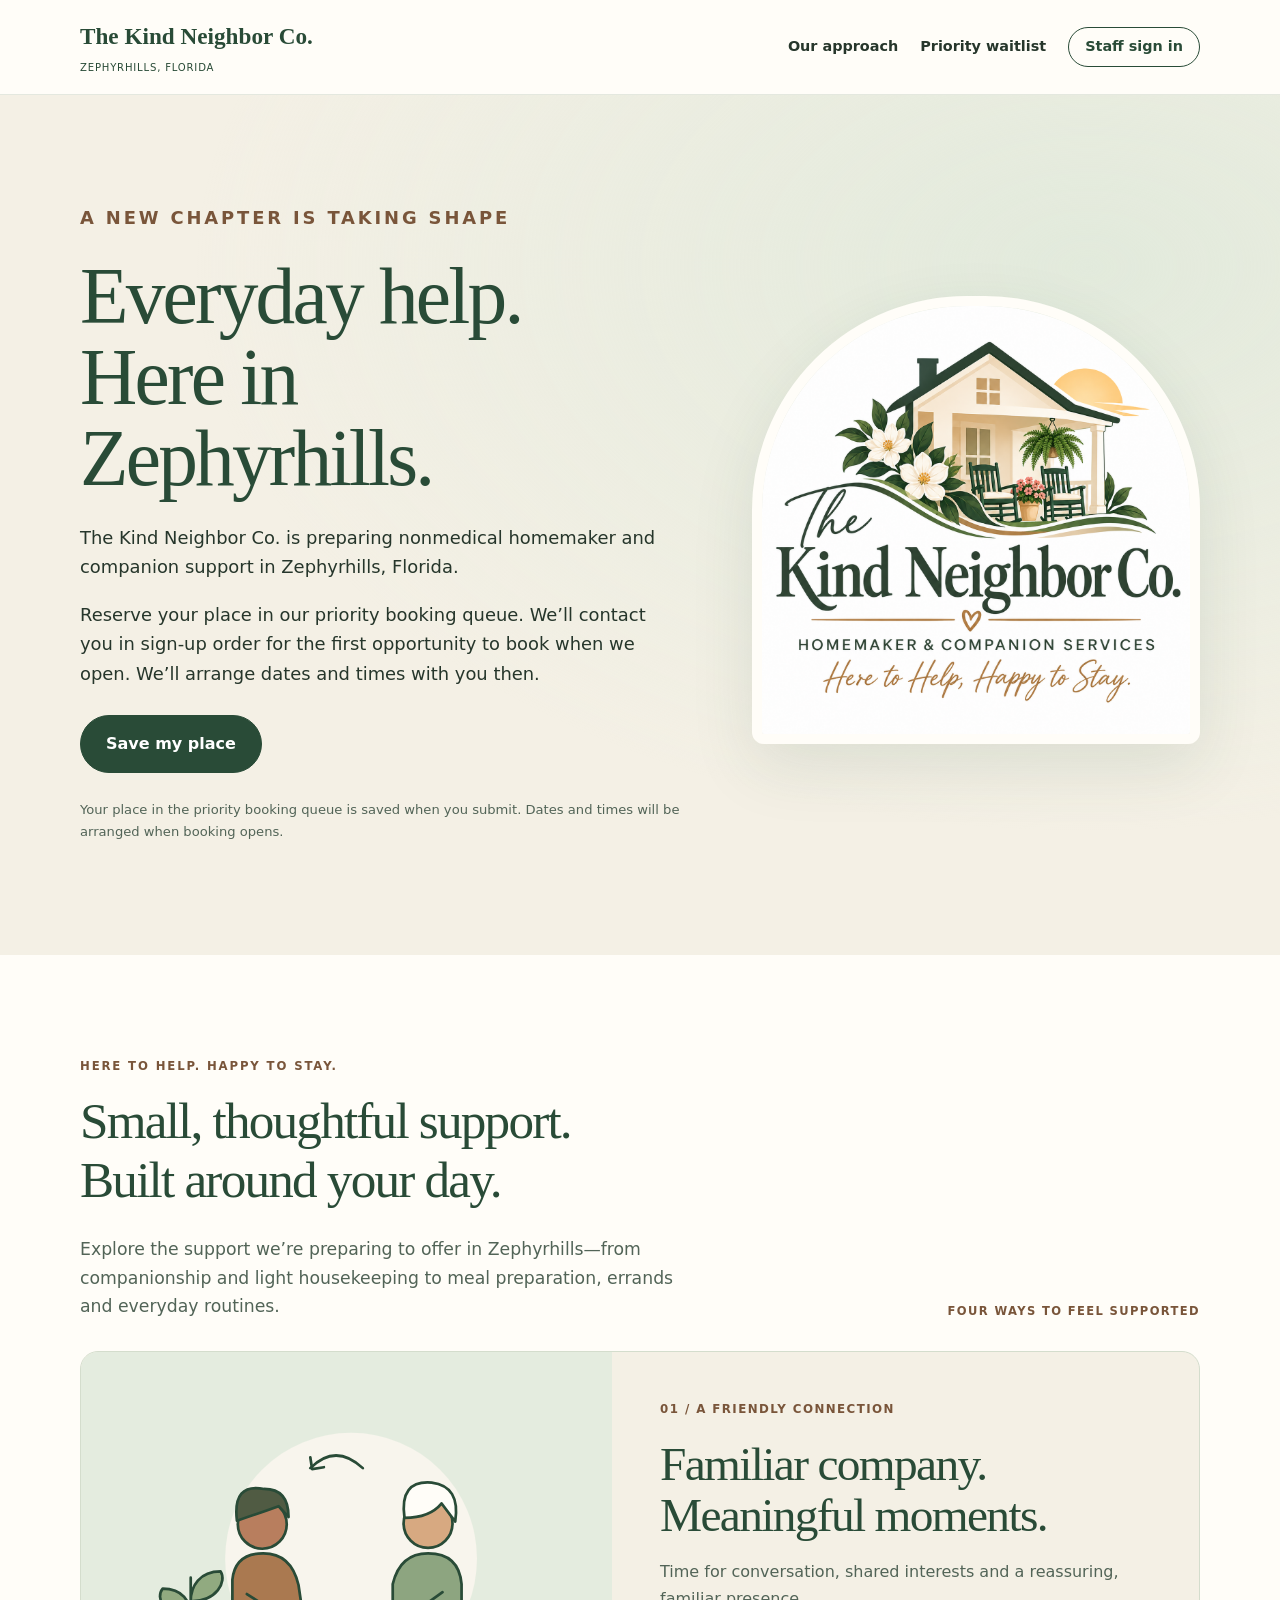
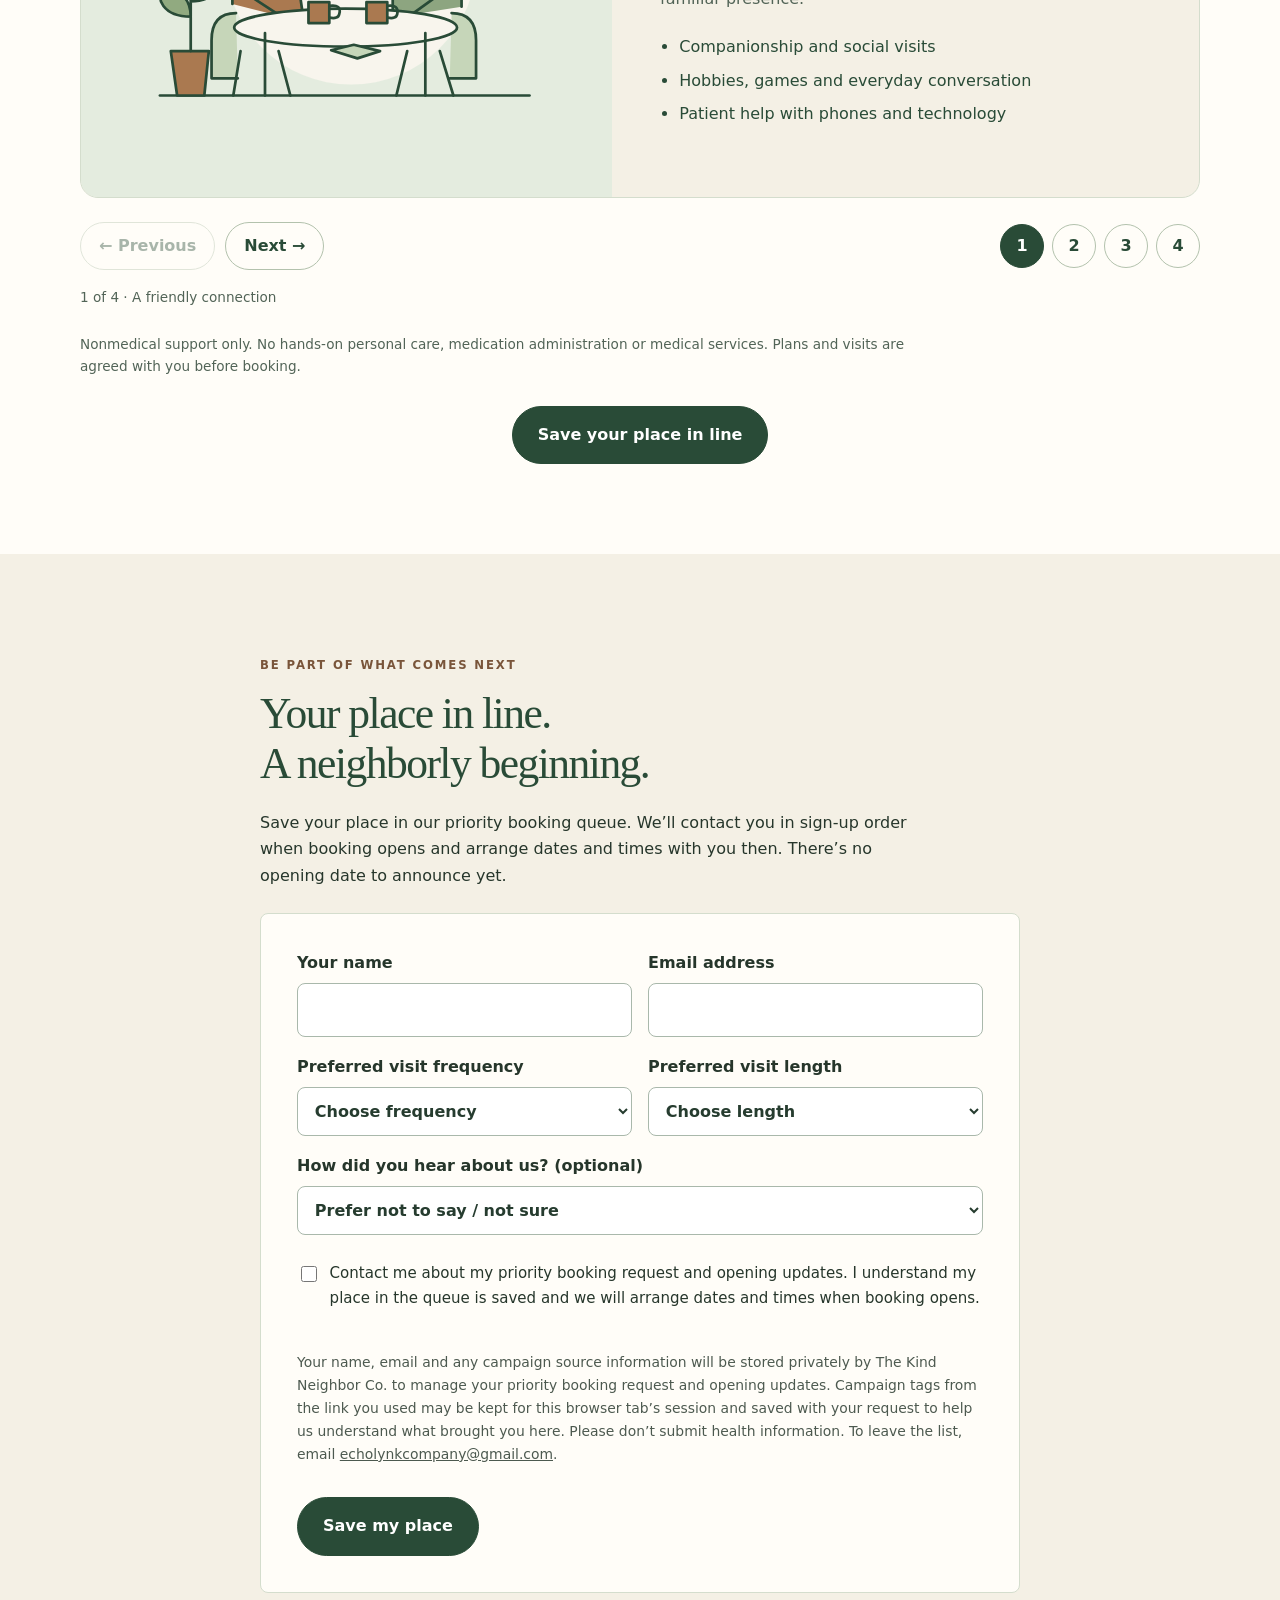
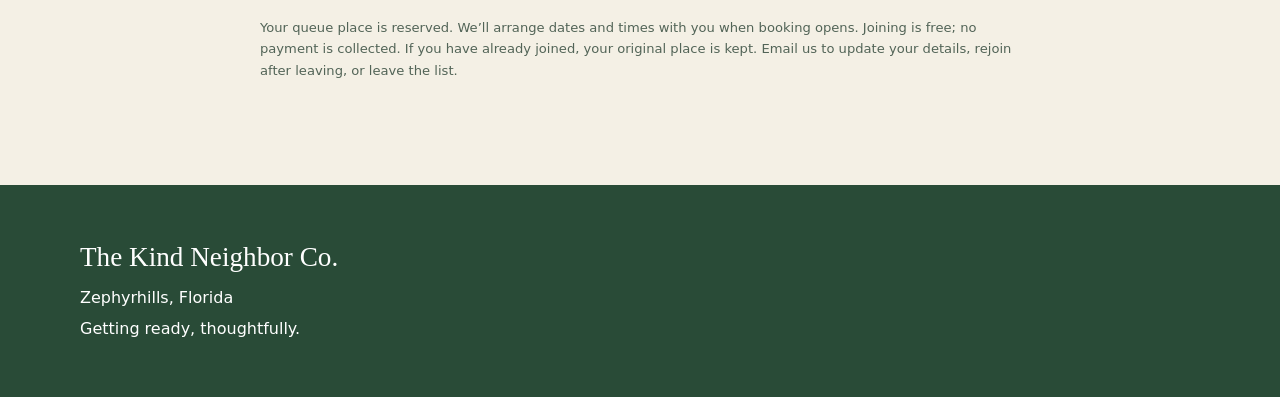
==== index.html @ ed4eddf7 "Capture campaign source with priority requests and add optional referral answer" ====
<!doctype html>
<html lang="en"><head><meta charset="utf-8"><meta name="viewport" content="width=device-width,initial-scale=1"><meta name="theme-color" content="#294b37"><meta name="robots" content="index,follow,max-image-preview:large"><meta name="description" content="Preparing nonmedical homemaker and companion support in Zephyrhills, FL. Explore our planned services and join The Kind Neighbor Co. priority waitlist."><title>Zephyrhills Homemaker &amp; Companion Support | Kind Neighbor</title><link rel="icon" href="assets/logo.png"><link rel="stylesheet" href="styles.css?v=priority1"><link rel="stylesheet" href="carousel.css?v=2"><script src="carousel.js?v=1" defer></script><script src="launch.js?v=4" defer></script><link rel="canonical" href="https://thekindneighbor.site/">
<meta property="og:type" content="website"><meta property="og:locale" content="en_US"><meta property="og:site_name" content="The Kind Neighbor Co."><meta property="og:url" content="https://thekindneighbor.site/"><meta property="og:title" content="Zephyrhills Homemaker &amp; Companion Support | Kind Neighbor"><meta property="og:description" content="Preparing nonmedical homemaker and companion support in Zephyrhills, FL. Explore our planned services and join The Kind Neighbor Co. priority waitlist."><meta property="og:image" content="https://thekindneighbor.site/assets/logo.png"><meta property="og:image:alt" content="The Kind Neighbor Co. logo">
<meta name="twitter:card" content="summary"><meta name="twitter:title" content="Zephyrhills Homemaker &amp; Companion Support | Kind Neighbor"><meta name="twitter:description" content="Preparing nonmedical homemaker and companion support in Zephyrhills, FL. Explore our planned services and join The Kind Neighbor Co. priority waitlist."><meta name="twitter:image" content="https://thekindneighbor.site/assets/logo.png">
<script type="application/ld+json">{"@context":"https://schema.org","@graph":[{"@type":"Organization","@id":"https://thekindneighbor.site/#organization","name":"The Kind Neighbor Co.","url":"https://thekindneighbor.site/","logo":"https://thekindneighbor.site/assets/logo.png","email":"echolynkcompany@gmail.com"},{"@type":"WebSite","@id":"https://thekindneighbor.site/#website","url":"https://thekindneighbor.site/","name":"The Kind Neighbor Co.","inLanguage":"en-US","publisher":{"@id":"https://thekindneighbor.site/#organization"}}]}</script></head>
<body><a class="skip" href="#main">Skip to content</a><header class="header"><div class="wrap nav"><a href="#main" class="brand">The Kind Neighbor Co.<small>Zephyrhills, Florida</small></a><nav aria-label="Main navigation"><a href="#our-approach">Our approach</a><a href="#launch-list">Priority waitlist</a><a class="navcta" href="https://portal.thekindneighbor.site">Staff sign in</a></nav></div></header>
<main id="main"><section class="hero"><div class="wrap hero-grid"><div><p class="eyebrow">A new chapter is taking shape</p><h1>Everyday help.<br>Here in<br>Zephyrhills.</h1><p>The Kind Neighbor Co. is preparing nonmedical homemaker and companion support in Zephyrhills, Florida.</p><p>Reserve your place in our priority booking queue. We’ll contact you in sign-up order for the first opportunity to book when we open. We’ll arrange dates and times with you then.</p><div class="actions"><a class="button" href="#launch-list">Save my place</a></div><p class="fine">Your place in the priority booking queue is saved when you submit. Dates and times will be arranged when booking opens.</p></div><img class="hero-logo" src="assets/logo.png" alt="The Kind Neighbor Co. front porch logo" width="650" height="650"></div></section>
<section id="our-approach" class="section neighbor-stories" data-neighbor-carousel role="region" aria-roledescription="carousel" aria-labelledby="stories-title"><div class="wrap"><div class="story-head"><div><p class="eyebrow">Here to help. Happy to stay.</p><h2 id="stories-title">Small, thoughtful support.<br>Built around your day.</h2><p class="lead">Explore the support we’re preparing to offer in Zephyrhills—from companionship and light housekeeping to meal preparation, errands and everyday routines.</p></div><span class="story-kicker">Four ways to feel supported</span></div><div class="story-track" data-story-track aria-label="Explore planned support; use arrow keys to move between slides"><article class="story-card" data-story data-title="A friendly connection" role="group" aria-roledescription="slide" aria-label="1 of 4: A friendly connection"><div class="story-art green"><svg viewBox="0 0 520 380" xmlns="http://www.w3.org/2000/svg" aria-hidden="true" focusable="false"><g stroke="#294b37" stroke-width="3" stroke-linecap="round" stroke-linejoin="round"><circle cx="265" cy="173" r="139" fill="#f8f5ed" stroke="none"/><path d="M54 324h408"/><path d="M66 275h42l-5 49H73z" fill="#aa7950"/><path d="M88 275v-81m0 43c-31 0-39-21-31-31 22 0 31 14 31 31zm0-17c29 0 40-22 33-33-23 0-33 16-33 33z" fill="#91aa80"/><path d="M138 233q-27 0-27 30v42h29m236-72q27 0 27 30v42h-29" fill="#c6d6b9"/><circle cx="167" cy="135" r="27" fill="#b87e5e"/><path d="M139 131q-5-42 30-35 27 0 27 31l-11-12q-22 8-46 16" fill="#505b43"/><path d="M134 223v-27q3-29 34-29t39 35l6 41" fill="#aa7950"/><path d="m150 212 40 26h47" fill="none"/><path d="m143 275-8 49m50-49 13 49"/><circle cx="350" cy="134" r="27" fill="#d7a981"/><path d="M324 128q-6-42 30-39 32 4 26 43l-15-20q-13 16-41 16" fill="#fffdf8"/><path d="M311 238v-37q8-34 39-34 34 0 37 34v25" fill="#8da580"/><path d="m366 210-39 28h-46" fill="none"/><path d="m327 275-12 49m48-49 15 49"/><ellipse cx="259" cy="249" rx="123" ry="21" fill="#f8f5ed"/><path d="M170 255v69m177-69v69"/><path d="M218 221h23v23h-23zm64 0h23v23h-23z" fill="#aa7950"/><path d="M241 225q14-2 11 9-1 6-11 4m64-13q13-2 11 9-1 6-11 4" fill="none"/><path d="m243 274 25-6 29 7-25 8z" fill="#c6d6b9"/><path d="M220 73q28-28 58 0" fill="none"/><path d="m222 74-2-13m2 13 13-2" fill="none"/></g></svg></div><div class="story-copy"><span class="story-number">01 / A friendly connection</span><h3>Familiar company.<br>Meaningful moments.</h3><p>Time for conversation, shared interests and a reassuring, familiar presence.</p><ul><li>Companionship and social visits</li><li>Hobbies, games and everyday conversation</li><li>Patient help with phones and technology</li></ul></div></article><article class="story-card" data-story data-title="Help around the home" role="group" aria-roledescription="slide" aria-label="2 of 4: Help around the home"><div class="story-art warm"><svg viewBox="0 0 520 380" xmlns="http://www.w3.org/2000/svg" aria-hidden="true" focusable="false"><g stroke="#294b37" stroke-width="3" stroke-linecap="round" stroke-linejoin="round"><circle cx="270" cy="176" r="143" fill="#f8f5ed" stroke="none"/><path d="M55 326h411"/><rect x="74" y="225" width="159" height="99" rx="12" fill="#c6d6b9"/><path d="m88 250 131 0m-123 23h113m-103 23h94"/><rect x="91" y="196" width="128" height="29" rx="8" fill="#f8f5ed"/><rect x="105" y="170" width="109" height="26" rx="8" fill="#aa7950"/><path d="M156 172v25m21 0v26" fill="none"/><path d="M264 222h170v102H264z" fill="#fffdf8"/><path d="M254 215h190v13H254z" fill="#aa7950"/><ellipse cx="348" cy="180" rx="50" ry="14" fill="#c6d6b9"/><path d="M298 179v25q50 24 100 0v-25m-99 9h-18m118 0h18" fill="#8da580"/><path d="M331 150q-14-15 1-31m22 31q-14-15 1-31m21 31q-14-15 1-31" fill="none"/><path d="M281 252h137m-73 0v72" fill="none"/><circle cx="333" cy="276" r="3" fill="#294b37"/><circle cx="362" cy="276" r="3" fill="#294b37"/><path d="M101 110h99m-82-1V72h65v37" fill="#fffdf8"/><path d="M126 72q-5-28 13-42m19 42q22-22 10-39" fill="none"/><path d="M138 50q-27-7-23-22 25-2 23 22m25-1q26-5 27-22-26 0-27 22" fill="#8da580"/></g></svg></div><div class="story-copy"><span class="story-number">02 / Help around the home</span><h3>A little help.<br>A lighter day.</h3><p>Practical support for the everyday tasks that make home feel comfortable.</p><ul><li>Light housekeeping and laundry</li><li>Meal preparation and grocery planning</li><li>Home organization and everyday routines</li></ul></div></article><article class="story-card" data-story data-title="Everyday outings" role="group" aria-roledescription="slide" aria-label="3 of 4: Everyday outings"><div class="story-art soft"><svg viewBox="0 0 520 380" xmlns="http://www.w3.org/2000/svg" aria-hidden="true" focusable="false"><g stroke="#294b37" stroke-width="3" stroke-linecap="round" stroke-linejoin="round"><circle cx="266" cy="176" r="141" fill="#f8f5ed" stroke="none"/><path d="M58 327h409"/><rect x="286" y="66" width="148" height="133" rx="12" fill="#fffdf8"/><path d="M286 102h148m-116-49v27m85-27v27"/><path d="m319 148 17 16 35-38" fill="none" stroke-width="6"/><path d="M126 220h131l-14 104H139z" fill="#aa7950"/><path d="M154 223v-29q0-36 38-36 37 0 37 36v29" fill="none"/><circle cx="164" cy="201" r="22" fill="#b56645"/><circle cx="205" cy="208" r="24" fill="#8da580"/><path d="M167 180q-4-23 17-27m21 31q24-14 33 5" fill="none"/><path d="m218 220 31-68q13-22 26-9l-25 80" fill="#d9bc81"/><path d="M158 252q32 22 68 0" fill="none"/><path d="M292 324q19-63 59-63t65 63" fill="#c6d6b9"/><path d="m306 263 29-39h48l19 39m-66-38v37m-24 22h14m55 0h14" fill="none"/><circle cx="320" cy="324" r="12" fill="#fffdf8"/><circle cx="392" cy="324" r="12" fill="#fffdf8"/><path d="M96 151q-28-28-43 0m43 0q-2-37-28-42" fill="none"/></g></svg></div><div class="story-copy"><span class="story-number">03 / Everyday outings</span><h3>A helping hand.<br>Beyond the front door.</h3><p>Plan everyday errands and outings together, with companionship along the way.</p><ul><li>Grocery shopping and everyday errands</li><li>Appointment and outing companionship</li><li>Companionship while family takes a break</li></ul></div></article><article class="story-card" data-story data-title="A plan built together" role="group" aria-roledescription="slide" aria-label="4 of 4: A plan built together"><div class="story-art paper"><svg viewBox="0 0 520 380" xmlns="http://www.w3.org/2000/svg" aria-hidden="true" focusable="false"><g stroke="#294b37" stroke-width="3" stroke-linecap="round" stroke-linejoin="round"><circle cx="259" cy="179" r="144" fill="#f8f5ed" stroke="none"/><path d="M69 326h387"/><rect x="136" y="63" width="233" height="258" rx="17" fill="#fffdf8"/><rect x="192" y="48" width="120" height="37" rx="9" fill="#aa7950"/><path d="m166 128 10 10 18-23m-28 73 10 10 18-23m-28 73 10 10 18-23" fill="none" stroke-width="5"/><path d="M214 127h121m-121 14h79m-79 46h121m-121 14h100m-100 46h121m-121 14h64" stroke="#8da580"/><path d="m355 295 49-91 15 9-49 92-19 14z" fill="#aa7950"/><path d="m404 204 7-13q5-8 12-3 7 4 3 12l-7 13" fill="#c6d6b9"/><path d="M87 270h39l-5 54H92z" fill="#c6d6b9"/><path d="M106 269v-66m0 25q-24-3-28-25 26-1 28 25m0 7q26-4 29-25-27 0-29 25" fill="#8da580"/></g></svg></div><div class="story-copy"><span class="story-number">04 / A plan built together</span><h3>Your preferences.<br>A plan we agree on.</h3><p>Start with a conversation about what would help, what matters to you and the support we can provide.</p><ul><li>Discuss needs, preferences and boundaries</li><li>Agree on the plan, visit length and price</li><li>Confirm dates and times when booking opens</li></ul></div></article></div><div class="story-controls"><div class="story-buttons"><button type="button" data-story-prev aria-label="Previous story">← Previous</button><button type="button" data-story-next aria-label="Next story">Next →</button></div><div class="story-dots" aria-label="Choose a story"><button type="button" class="story-dot" data-story-go aria-label="Show story 1: A friendly connection">1</button><button type="button" class="story-dot" data-story-go aria-label="Show story 2: Help around the home">2</button><button type="button" class="story-dot" data-story-go aria-label="Show story 3: Everyday outings">3</button><button type="button" class="story-dot" data-story-go aria-label="Show story 4: A plan built together">4</button></div></div><p class="story-status" data-story-status role="status" aria-live="polite" aria-atomic="true"></p><p class="story-boundary">Nonmedical support only. No hands-on personal care, medication administration or medical services. Plans and visits are agreed with you before booking.</p><div class="story-cta"><a class="button" href="#launch-list">Save your place in line</a></div></div></section>
<section class="section tinted" id="launch-list"><div class="wrap narrow"><p class="eyebrow">Be part of what comes next</p><h2>Your place in line.<br>A neighborly beginning.</h2><p class="launch-note">Save your place in our priority booking queue. We’ll contact you in sign-up order when booking opens and arrange dates and times with you then. There’s no opening date to announce yet.</p>
<form id="launch-form" class="inquiry-form" aria-describedby="launch-privacy launch-boundary">
<div class="form-grid"><label for="launch-name">Your name<input id="launch-name" name="name" autocomplete="name" maxlength="100" required></label><label for="launch-email">Email address<input id="launch-email" name="email" type="email" autocomplete="email" maxlength="150" required></label></div>
<div class="form-grid"><label for="visit-frequency">Preferred visit frequency<select id="visit-frequency" name="frequency" required><option value="">Choose frequency</option><option>One-time visit</option><option>Weekly</option><option>Twice a week</option><option>Three or more times a week</option><option>Not sure yet</option></select></label><label for="visit-hours">Preferred visit length<select id="visit-hours" name="hours" required><option value="">Choose length</option><option value="1">1 hour</option><option value="2">2 hours</option><option value="3">3 hours</option><option value="4">4 hours</option></select></label></div>
<div class="launch-trap" aria-hidden="true"><label>Leave this empty<input name="company_website" tabindex="-1" autocomplete="off"></label></div>
<label>How did you hear about us? (optional)<select name="heard_from"><option value="">Prefer not to say / not sure</option><option value="google_business_profile">Google Business Profile / Maps</option><option value="facebook">Facebook</option><option value="nextdoor">Nextdoor</option><option value="flyer">Flyer</option><option value="referral">Referral</option><option value="other">Other</option></select></label>
<label class="choice consent"><input type="checkbox" name="contact_consent" value="Yes" required><span>Contact me about my priority booking request and opening updates. I understand my place in the queue is saved and we will arrange dates and times when booking opens.</span></label>
<p id="launch-privacy" class="form-hint">Your name, email and any campaign source information will be stored privately by The Kind Neighbor Co. to manage your priority booking request and opening updates. Campaign tags from the link you used may be kept for this browser tab’s session and saved with your request to help us understand what brought you here. Please don’t submit health information. To leave the list, email <a href="mailto:echolynkcompany@gmail.com?subject=Remove%20me%20from%20Kind%20Neighbor%20priority%20waitlist">echolynkcompany@gmail.com</a>.</p>
<button type="submit" class="button" id="join-launch">Save my place</button><p id="launch-status" class="form-status" role="status" aria-live="polite" aria-atomic="true"></p>
<noscript><p>This form needs JavaScript. You can email echolynkcompany@gmail.com to ask about joining the priority waitlist.</p></noscript></form>
<p id="launch-boundary" class="fine">Your queue place is reserved. We’ll arrange dates and times with you when booking opens. Joining is free; no payment is collected. If you have already joined, your original place is kept. Email us to update your details, rejoin after leaving, or leave the list.</p></div></section></main>
<footer><div class="wrap"><strong>The Kind Neighbor Co.</strong><p>Zephyrhills, Florida</p><p>Getting ready, thoughtfully.</p></div></footer></body></html>
---- styles.css ----
:root{--green:#294b37;--sage:#dce7d8;--cream:#f8f5ed;--gold:#aa7950;--ink:#26362b;--muted:#526457}*{box-sizing:border-box}html{scroll-behavior:smooth}body{margin:0;color:var(--ink);font-family:system-ui,-apple-system,Segoe UI,Arial,sans-serif;line-height:1.65}a{color:inherit}h1,h2,h3{font-family:Georgia,serif;line-height:1.15;color:var(--green)}h1{font-size:clamp(2.4rem,5vw,4.5rem);margin:.3em 0}h2{font-size:clamp(1.9rem,3.4vw,3rem);margin:.3em 0 .5em}h3{font-size:1.28rem;margin:.5em 0}.wrap{width:min(1120px,calc(100% - 36px));margin:auto}.narrow{max-width:780px}.skip{position:absolute;left:-9999px}.skip:focus{left:12px;top:12px;background:white;padding:10px;z-index:10}.header{background:white;position:sticky;top:0;z-index:5;border-bottom:1px solid #e4e8df}.nav{display:flex;align-items:center;justify-content:space-between;gap:20px;min-height:82px}.brand{font-family:Georgia,serif;font-size:1.25rem;font-weight:bold;text-decoration:none;color:var(--green)}.brand small{display:block;font-family:system-ui;font-size:.65rem;text-transform:uppercase;letter-spacing:.08em;font-weight:500}.nav nav{display:flex;gap:22px;align-items:center}.nav nav a{text-decoration:none;font-size:.9rem;font-weight:600}.navcta{color:var(--green);border:1px solid var(--green);border-radius:999px;padding:7px 16px}.hero{background:var(--cream);padding:75px 0}.hero-grid{display:grid;grid-template-columns:1.15fr .85fr;gap:40px;align-items:center}.hero p{font-size:1.12rem;max-width:600px}.hero-logo{width:100%;height:auto;border-radius:22px;box-shadow:0 14px 40px #294b3717}.eyebrow{color:#8c623f;font-size:.8rem;font-weight:800;text-transform:uppercase;letter-spacing:.14em}.actions{display:flex;flex-wrap:wrap;gap:12px;margin:26px 0}.button{display:inline-block;background:var(--green);color:white;text-decoration:none;border-radius:8px;padding:13px 22px;font-weight:700;text-align:center}.button:hover,.button:focus{background:#41674e}.button.secondary{background:transparent;color:var(--green);border:1px solid var(--green)}.fine{font-size:.82rem!important;color:var(--muted)}.section{padding:75px 0;scroll-margin-top:90px}.lead{max-width:800px;color:var(--muted);font-size:1.08rem}.cards,.prices{display:grid;grid-template-columns:repeat(3,minmax(0,1fr));gap:18px;margin-top:32px}.cards article,.prices article{background:white;border:1px solid #e2e8df;border-radius:15px;padding:24px}.symbol{color:var(--gold);font-size:2rem}.tinted{background:var(--cream)}.price{font-size:2rem;font-weight:800;color:var(--green);margin:12px 0}.price small{font-size:.9rem;font-weight:500;color:var(--muted)}details{border-bottom:1px solid #d4ded0;padding:16px 0}summary{cursor:pointer;font-weight:700;color:var(--green)}.contact{text-align:center}.contact .button{margin:18px 0}footer{background:var(--green);color:white;padding:42px 0;text-align:center}footer .fine{color:#e0e8dd}footer p{margin:5px 0}@media(max-width:800px){.hero-grid{grid-template-columns:1fr}.hero-logo{max-width:460px;margin:auto}.cards,.prices{grid-template-columns:repeat(2,minmax(0,1fr))}.nav{align-items:flex-start;flex-direction:column;padding:15px 0}.nav nav{gap:12px;flex-wrap:wrap}}@media(max-width:520px){.cards,.prices{grid-template-columns:1fr}.hero{padding:45px 0}.section{padding:55px 0}.nav nav a{font-size:.82rem}.nav nav{gap:10px}}

/* Consultation inquiry form */
.inquiry-form{display:grid;gap:1.1rem;margin:1.5rem 0;text-align:left}
.inquiry-form label{display:grid;gap:.4rem;font-weight:600}
.inquiry-form input:not([type=checkbox]),.inquiry-form select,.inquiry-form textarea{width:100%;box-sizing:border-box;padding:.8rem;border:1px solid #a9b8ab;border-radius:8px;background:white;color:#263c2f;font:inherit}
.inquiry-form input:focus-visible,.inquiry-form select:focus-visible,.inquiry-form textarea:focus-visible{outline:3px solid #91b39a;outline-offset:2px}
.inquiry-form fieldset{border:1px solid #b6c4b9;border-radius:12px;padding:1rem}
.inquiry-form legend{font-weight:700;padding:0 .3rem}
.inquiry-form .choice{display:flex;align-items:flex-start;gap:.6rem;font-weight:400;margin:.55rem 0}
.inquiry-form .choice input{margin-top:.3rem;min-width:1rem;min-height:1rem}
.inquiry-form .consent{font-size:.94rem}
.form-grid{display:grid;grid-template-columns:repeat(2,minmax(0,1fr));gap:1rem}
.form-hint{font-size:.87rem;opacity:.82}
.form-status{min-height:1.5rem;font-weight:600}
.form-status.error{color:#a12b27}.form-status.success{color:#216e42}
.inquiry-form button:disabled{opacity:.6;cursor:wait}
@media(max-width:640px){.form-grid{grid-template-columns:1fr}}

/* Kind Neighbor launch design: warm paper, forest green and generous type. */
body{background:#fffdf8}h1,h2,h3{font-weight:500;letter-spacing:-.035em}.header{background:#fffdf8f5;backdrop-filter:blur(12px)}.nav{min-height:94px}.brand{font-size:1.45rem}.brand small{margin-top:5px;font-size:.63rem}.hero{background:radial-gradient(ellipse at 85% 20%,#e2eadc 0,transparent 58%),#f4f0e5;padding:90px 0 100px}.hero-grid{gap:65px}.hero h1{font-size:clamp(3rem,6.2vw,5.5rem);line-height:1.02}.hero-logo{border-radius:48% 48% 12px 12px;box-shadow:0 22px 65px #294b371b;border:10px solid #fffdf8}.eyebrow{color:#79553a;font-size:.73rem;letter-spacing:.16em}.button{border-radius:999px;padding:15px 25px;border:1px solid var(--green);font:inherit;font-weight:650;cursor:pointer}.button.secondary:hover{background:#e1e9db}.welcome-strip{background:#294b37;color:#fffdf8;padding:22px 0}.welcome-strip .wrap{display:flex;justify-content:space-between;gap:18px;font-size:.86rem}.section{padding:90px 0}.tinted{background:#f4f0e5}.cards article,.prices article{border:1px solid #dce2d7;border-radius:5px;padding:29px;background:#fffdf8}.cards h3{font-size:1.5rem}.cards p,.prices p{color:#526457}.symbol{display:block;font-size:2.3rem;margin-bottom:20px}.prices{grid-template-columns:repeat(3,minmax(0,1fr))}.prices article:first-child{background:#e4ecdf}.price{font-family:Georgia,serif;font-size:2.8rem;font-weight:500;letter-spacing:-.03em}.narrow{max-width:760px}.contact{text-align:left;background:#e8eedf}.inquiry-form{background:#fffdf8;border:1px solid #d4ddcd;padding:clamp(18px,4vw,36px);border-radius:8px}.inquiry-form .button{justify-self:start;margin:0}.form-status:empty{display:none}summary{padding-right:20px}footer{text-align:left;padding:50px 0}footer strong{font-family:Georgia,serif;font-size:1.7rem;font-weight:500}footer a{text-underline-offset:4px}:focus-visible{outline:3px solid #aa7950;outline-offset:4px}@media(max-width:800px){.hero{padding:55px 0}.hero-grid{gap:35px}.hero-logo{max-width:350px}.welcome-strip .wrap{flex-wrap:wrap;justify-content:center;text-align:center}.section{padding:60px 0}.prices{grid-template-columns:repeat(2,minmax(0,1fr))}.nav{min-height:auto}}@media(max-width:520px){.prices{grid-template-columns:1fr}.hero h1{font-size:3.2rem}.welcome-strip .wrap{flex-direction:column;gap:6px}.hero-logo{max-width:280px}}@media(prefers-reduced-motion:reduce){html{scroll-behavior:auto}}

.launch-trap{position:absolute;left:-10000px;width:1px;height:1px;overflow:hidden}.launch-note{max-width:42rem}.inquiry-form input[type=checkbox]{accent-color:#294b37}
---- carousel.css ----
/* Four stories, read at your own pace. No autoplay. */
.neighbor-stories{background:#fffdf8}.story-head{display:flex;justify-content:space-between;align-items:end;gap:28px;margin-bottom:30px}.story-head h2{font-size:clamp(2rem,4vw,3.4rem);max-width:680px}.story-head .lead{max-width:620px;margin-bottom:0}.story-kicker{white-space:nowrap;letter-spacing:.12em;text-transform:uppercase;color:#79553a;font-size:.72rem;font-weight:700}.story-track{position:relative;display:grid;grid-template-columns:repeat(2,minmax(0,1fr));gap:22px}.story-card{border:1px solid #d4ddcd;border-radius:18px;overflow:hidden;background:#f4f0e5;min-width:0}.story-art{background:#e4ecdf;display:flex;align-items:center;justify-content:center;min-height:260px;padding:30px}.story-art svg{display:block;width:100%;max-width:490px;height:auto}.story-copy{padding:clamp(25px,4vw,48px)}.story-number{display:block;font-size:.74rem;color:#79553a;font-weight:750;letter-spacing:.12em;text-transform:uppercase;margin-bottom:20px}.story-copy h3{font-size:clamp(1.9rem,3.7vw,3.1rem);margin:0 0 18px;line-height:1.08}.story-copy p{color:#526457;max-width:38em}.story-copy ul{padding-left:1.2em;color:#294b37;margin:22px 0;line-height:1.6}.story-copy li{margin:8px 0}.story-copy a{display:inline-block;color:#294b37;font-weight:700;text-underline-offset:5px}.story-controls{display:none;align-items:center;justify-content:space-between;gap:18px;margin-top:24px}.story-buttons{display:flex;gap:10px}.story-buttons button,.story-dot{border:1px solid #b3c2ad;background:#fffdf8;color:#294b37;cursor:pointer;min-height:44px;min-width:44px;border-radius:999px;font:inherit;font-weight:650}.story-buttons button{padding:10px 18px}.story-buttons button:disabled{opacity:.4;cursor:default}.story-buttons button:not(:disabled):hover,.story-dot:hover{background:#e4ecdf}.story-dots{display:flex;gap:8px}.story-dot[aria-current=true]{background:#294b37;color:white;border-color:#294b37}.story-status{font-size:.85rem;color:#526457;margin:16px 0 0;min-height:1.5em}.story-boundary{font-size:.85rem;color:#526457;max-width:850px;margin-top:24px}.stories-enhanced .story-track{display:flex;gap:0;overflow-x:auto;scroll-snap-type:x mandatory;scrollbar-width:thin;scrollbar-color:#9ab08e transparent;overscroll-behavior-x:contain}.stories-enhanced .story-card{flex:0 0 100%;scroll-snap-align:start;display:grid;grid-template-columns:.95fr 1.05fr;min-height:440px}.stories-enhanced .story-controls{display:flex}.stories-enhanced .story-track:focus-visible{outline:3px solid #aa7950;outline-offset:5px;border-radius:18px}.story-art.warm{background:#ede2d2}.story-art.soft{background:#dce8e0}.story-art.paper{background:#ebe6d8}@media(max-width:760px){.story-head{display:block}.story-kicker{display:none}.story-track{grid-template-columns:1fr}.stories-enhanced .story-card{grid-template-columns:1fr;min-height:0}.story-art{min-height:0;padding:20px}.story-art svg{max-width:320px}.story-copy{padding:28px}.story-number{margin-bottom:12px}.story-copy h3{font-size:2rem}.story-copy p{font-size:.98rem}.story-controls{flex-wrap:wrap;justify-content:center}.story-buttons{order:2;width:100%;justify-content:space-between}.story-buttons button{flex:1}.story-dots{justify-content:center}.story-status{text-align:center}}@media(prefers-reduced-motion:reduce){.story-track{scroll-behavior:auto}}

.story-cta{margin:28px 0 0;text-align:center}.story-cta .button{min-height:48px}
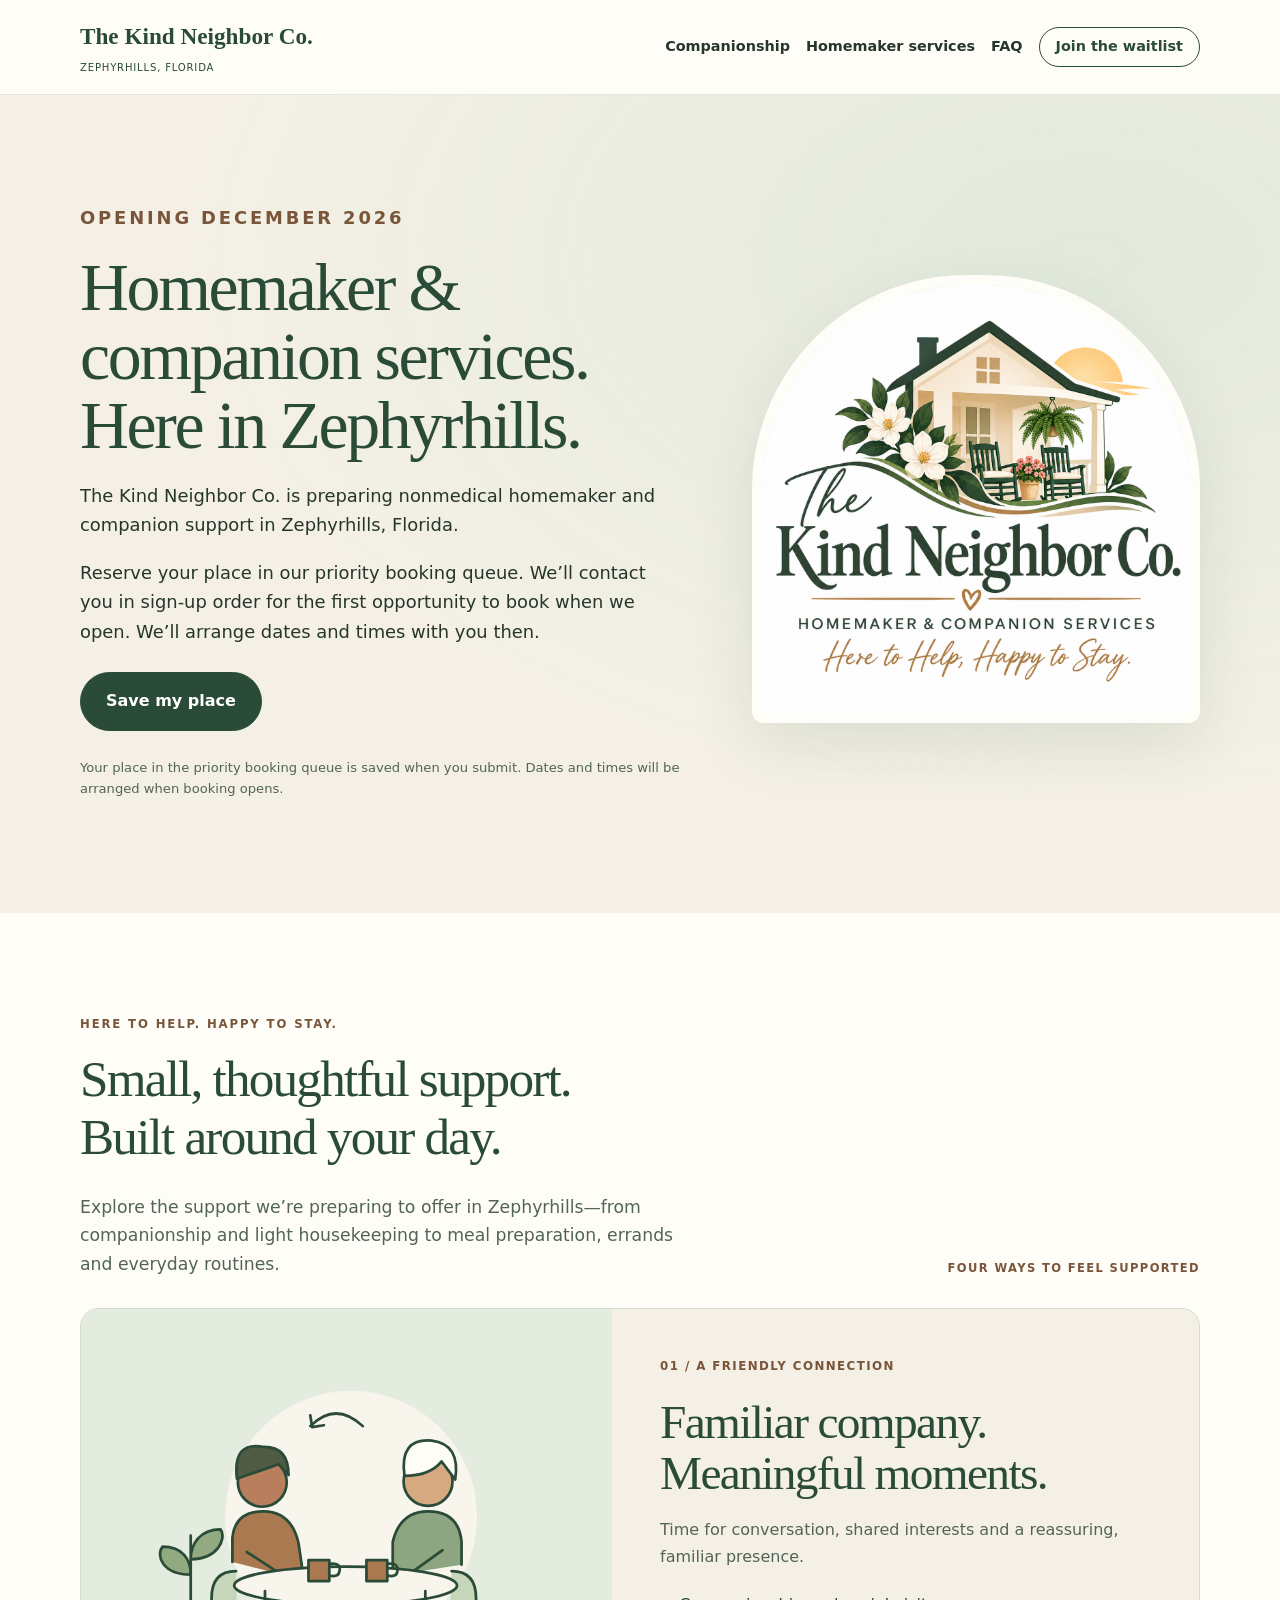
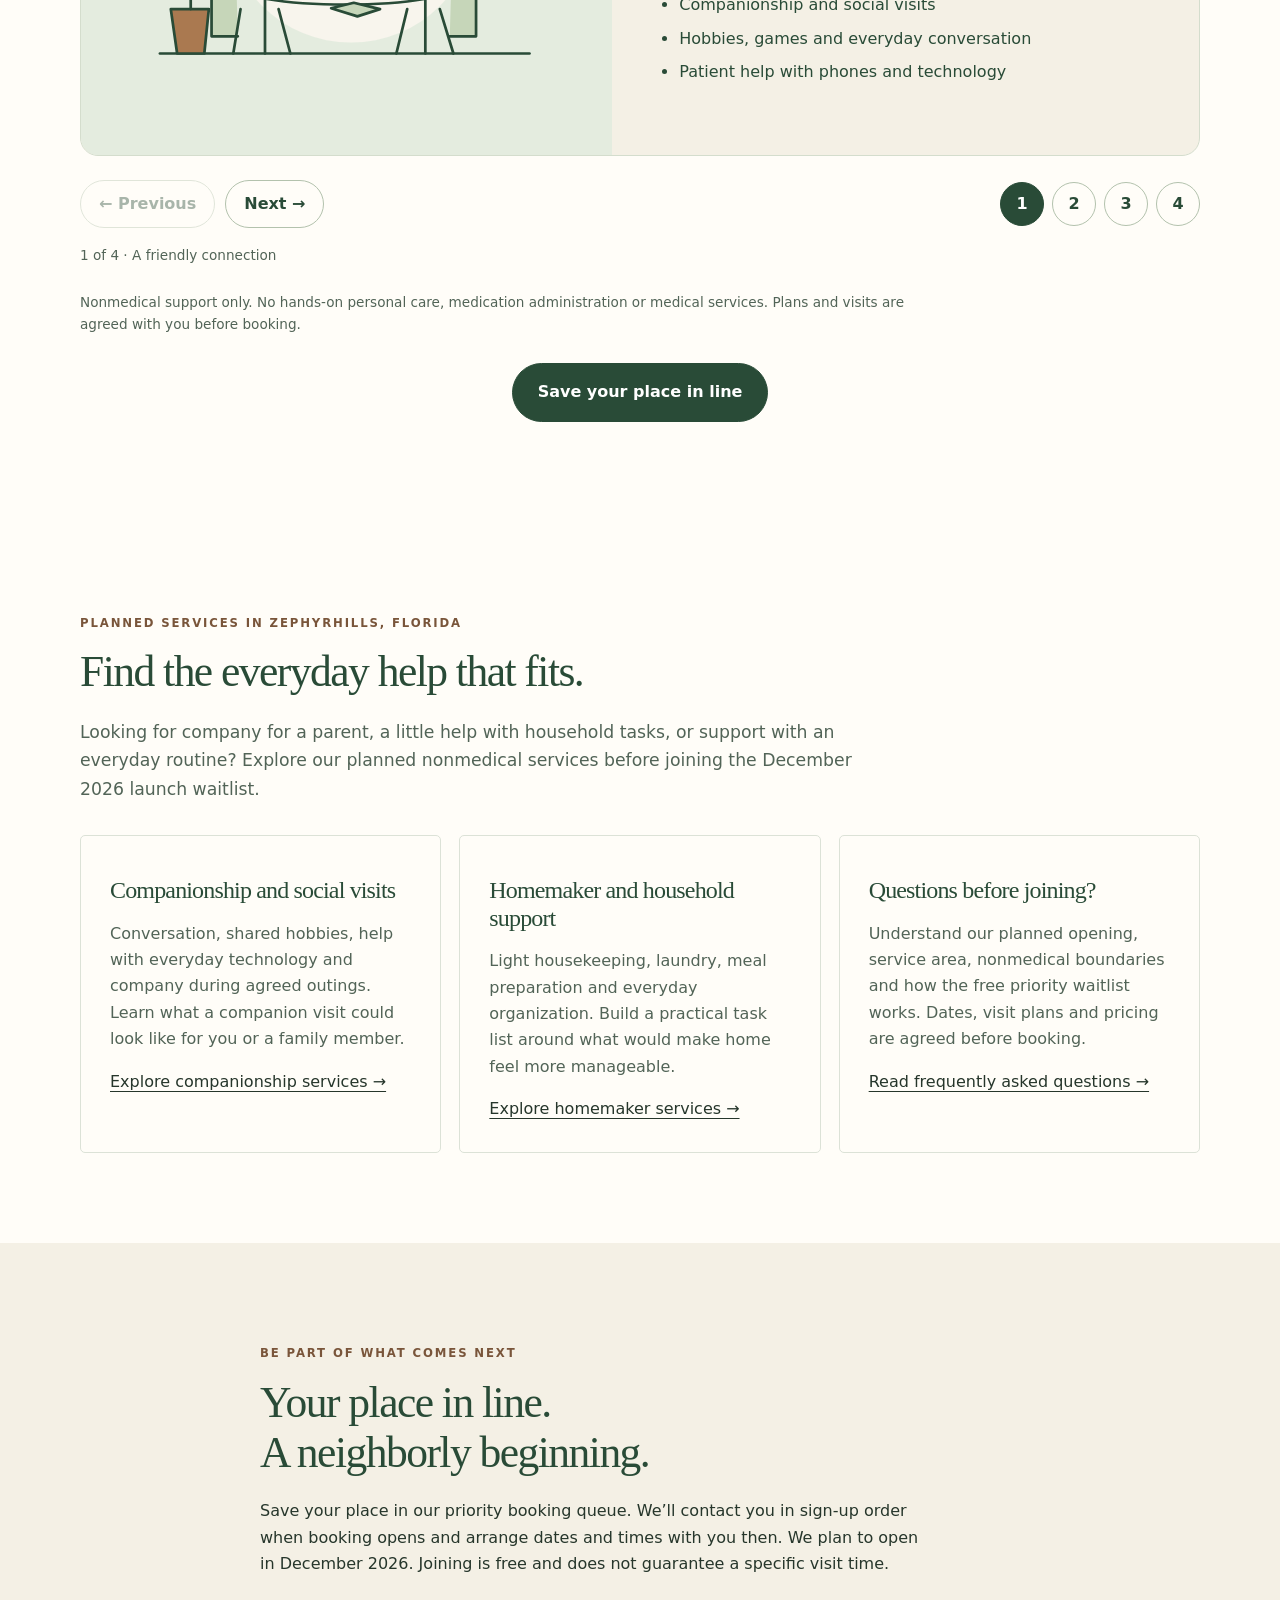
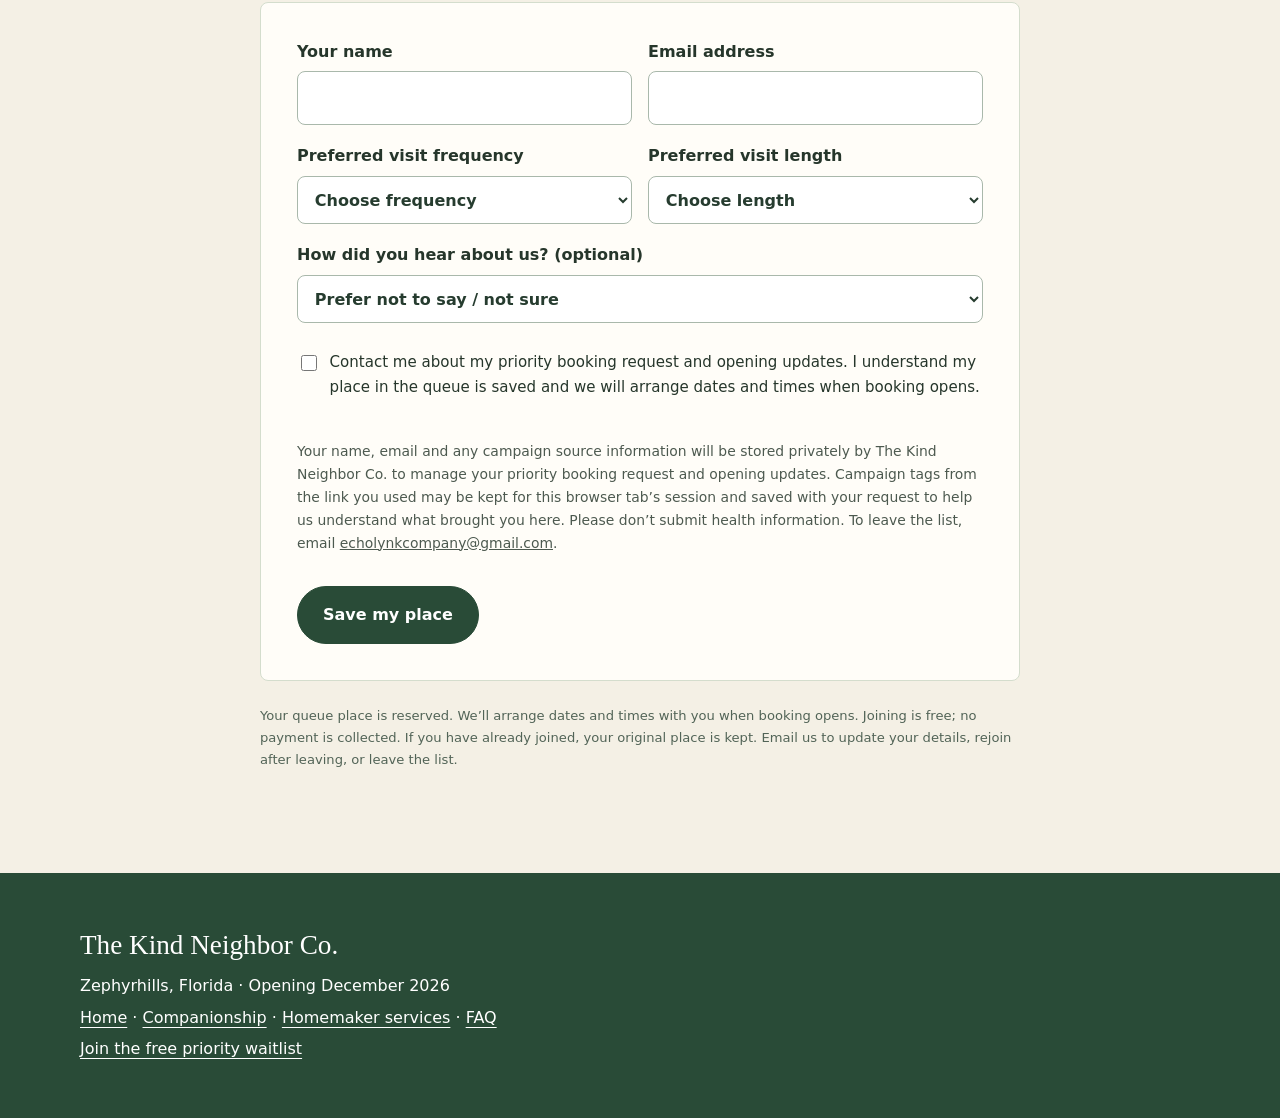
==== commit 52a7706f: "Expand Zephyrhills service content and December 2026 launch information" ====
--- a/index.html
+++ b/index.html
@@ -1,12 +1,12 @@
 <!doctype html>
-<html lang="en"><head><meta charset="utf-8"><meta name="viewport" content="width=device-width,initial-scale=1"><meta name="theme-color" content="#294b37"><meta name="robots" content="index,follow,max-image-preview:large"><meta name="description" content="Preparing nonmedical homemaker and companion support in Zephyrhills, FL. Explore our planned services and join The Kind Neighbor Co. priority waitlist."><title>Zephyrhills Homemaker &amp; Companion Support | Kind Neighbor</title><link rel="icon" href="assets/logo.png"><link rel="stylesheet" href="styles.css?v=priority1"><link rel="stylesheet" href="carousel.css?v=2"><script src="carousel.js?v=1" defer></script><script src="launch.js?v=4" defer></script><link rel="canonical" href="https://thekindneighbor.site/">
-<meta property="og:type" content="website"><meta property="og:locale" content="en_US"><meta property="og:site_name" content="The Kind Neighbor Co."><meta property="og:url" content="https://thekindneighbor.site/"><meta property="og:title" content="Zephyrhills Homemaker &amp; Companion Support | Kind Neighbor"><meta property="og:description" content="Preparing nonmedical homemaker and companion support in Zephyrhills, FL. Explore our planned services and join The Kind Neighbor Co. priority waitlist."><meta property="og:image" content="https://thekindneighbor.site/assets/logo.png"><meta property="og:image:alt" content="The Kind Neighbor Co. logo">
-<meta name="twitter:card" content="summary"><meta name="twitter:title" content="Zephyrhills Homemaker &amp; Companion Support | Kind Neighbor"><meta name="twitter:description" content="Preparing nonmedical homemaker and companion support in Zephyrhills, FL. Explore our planned services and join The Kind Neighbor Co. priority waitlist."><meta name="twitter:image" content="https://thekindneighbor.site/assets/logo.png">
+<html lang="en"><head><meta charset="utf-8"><meta name="viewport" content="width=device-width,initial-scale=1"><meta name="theme-color" content="#294b37"><meta name="robots" content="index,follow,max-image-preview:large"><meta name="description" content="Opening December 2026: nonmedical homemaker and companion services in Zephyrhills, FL. Explore planned support and join our free priority waitlist."><title>Homemaker &amp; Companion Services in Zephyrhills | The Kind Neighbor Co.</title><link rel="icon" href="assets/logo.png"><link rel="stylesheet" href="styles.css?v=priority1"><link rel="stylesheet" href="carousel.css?v=2"><script src="carousel.js?v=1" defer></script><script src="launch.js?v=4" defer></script><link rel="canonical" href="https://thekindneighbor.site/">
+<meta property="og:type" content="website"><meta property="og:locale" content="en_US"><meta property="og:site_name" content="The Kind Neighbor Co."><meta property="og:url" content="https://thekindneighbor.site/"><meta property="og:title" content="Homemaker &amp; Companion Services in Zephyrhills | The Kind Neighbor Co."><meta property="og:description" content="Opening December 2026: nonmedical homemaker and companion services in Zephyrhills, FL. Explore planned support and join our free priority waitlist."><meta property="og:image" content="https://thekindneighbor.site/assets/logo.png"><meta property="og:image:alt" content="The Kind Neighbor Co. logo">
+<meta name="twitter:card" content="summary"><meta name="twitter:title" content="Homemaker &amp; Companion Services in Zephyrhills | The Kind Neighbor Co."><meta name="twitter:description" content="Opening December 2026: nonmedical homemaker and companion services in Zephyrhills, FL. Explore planned support and join our free priority waitlist."><meta name="twitter:image" content="https://thekindneighbor.site/assets/logo.png">
 <script type="application/ld+json">{"@context":"https://schema.org","@graph":[{"@type":"Organization","@id":"https://thekindneighbor.site/#organization","name":"The Kind Neighbor Co.","url":"https://thekindneighbor.site/","logo":"https://thekindneighbor.site/assets/logo.png","email":"echolynkcompany@gmail.com"},{"@type":"WebSite","@id":"https://thekindneighbor.site/#website","url":"https://thekindneighbor.site/","name":"The Kind Neighbor Co.","inLanguage":"en-US","publisher":{"@id":"https://thekindneighbor.site/#organization"}}]}</script></head>
-<body><a class="skip" href="#main">Skip to content</a><header class="header"><div class="wrap nav"><a href="#main" class="brand">The Kind Neighbor Co.<small>Zephyrhills, Florida</small></a><nav aria-label="Main navigation"><a href="#our-approach">Our approach</a><a href="#launch-list">Priority waitlist</a><a class="navcta" href="https://portal.thekindneighbor.site">Staff sign in</a></nav></div></header>
-<main id="main"><section class="hero"><div class="wrap hero-grid"><div><p class="eyebrow">A new chapter is taking shape</p><h1>Everyday help.<br>Here in<br>Zephyrhills.</h1><p>The Kind Neighbor Co. is preparing nonmedical homemaker and companion support in Zephyrhills, Florida.</p><p>Reserve your place in our priority booking queue. We’ll contact you in sign-up order for the first opportunity to book when we open. We’ll arrange dates and times with you then.</p><div class="actions"><a class="button" href="#launch-list">Save my place</a></div><p class="fine">Your place in the priority booking queue is saved when you submit. Dates and times will be arranged when booking opens.</p></div><img class="hero-logo" src="assets/logo.png" alt="The Kind Neighbor Co. front porch logo" width="650" height="650"></div></section>
+<body><a class="skip" href="#main">Skip to content</a><header class="header"><div class="wrap nav"><a href="#main" class="brand">The Kind Neighbor Co.<small>Zephyrhills, Florida</small></a><nav aria-label="Main navigation"><a href="/companionship.html">Companionship</a><a href="/homemaker-services.html">Homemaker services</a><a href="/faq.html">FAQ</a><a class="navcta" href="/#launch-list">Join the waitlist</a></nav></div></header>
+<main id="main"><section class="hero"><div class="wrap hero-grid"><div><p class="eyebrow">Opening December 2026</p><h1>Homemaker &amp; companion services.<br>Here in Zephyrhills.</h1><p>The Kind Neighbor Co. is preparing nonmedical homemaker and companion support in Zephyrhills, Florida.</p><p>Reserve your place in our priority booking queue. We’ll contact you in sign-up order for the first opportunity to book when we open. We’ll arrange dates and times with you then.</p><div class="actions"><a class="button" href="#launch-list">Save my place</a></div><p class="fine">Your place in the priority booking queue is saved when you submit. Dates and times will be arranged when booking opens.</p></div><img class="hero-logo" src="assets/logo.png" alt="The Kind Neighbor Co. front porch logo" width="650" height="650"></div></section>
 <section id="our-approach" class="section neighbor-stories" data-neighbor-carousel role="region" aria-roledescription="carousel" aria-labelledby="stories-title"><div class="wrap"><div class="story-head"><div><p class="eyebrow">Here to help. Happy to stay.</p><h2 id="stories-title">Small, thoughtful support.<br>Built around your day.</h2><p class="lead">Explore the support we’re preparing to offer in Zephyrhills—from companionship and light housekeeping to meal preparation, errands and everyday routines.</p></div><span class="story-kicker">Four ways to feel supported</span></div><div class="story-track" data-story-track aria-label="Explore planned support; use arrow keys to move between slides"><article class="story-card" data-story data-title="A friendly connection" role="group" aria-roledescription="slide" aria-label="1 of 4: A friendly connection"><div class="story-art green"><svg viewBox="0 0 520 380" xmlns="http://www.w3.org/2000/svg" aria-hidden="true" focusable="false"><g stroke="#294b37" stroke-width="3" stroke-linecap="round" stroke-linejoin="round"><circle cx="265" cy="173" r="139" fill="#f8f5ed" stroke="none"/><path d="M54 324h408"/><path d="M66 275h42l-5 49H73z" fill="#aa7950"/><path d="M88 275v-81m0 43c-31 0-39-21-31-31 22 0 31 14 31 31zm0-17c29 0 40-22 33-33-23 0-33 16-33 33z" fill="#91aa80"/><path d="M138 233q-27 0-27 30v42h29m236-72q27 0 27 30v42h-29" fill="#c6d6b9"/><circle cx="167" cy="135" r="27" fill="#b87e5e"/><path d="M139 131q-5-42 30-35 27 0 27 31l-11-12q-22 8-46 16" fill="#505b43"/><path d="M134 223v-27q3-29 34-29t39 35l6 41" fill="#aa7950"/><path d="m150 212 40 26h47" fill="none"/><path d="m143 275-8 49m50-49 13 49"/><circle cx="350" cy="134" r="27" fill="#d7a981"/><path d="M324 128q-6-42 30-39 32 4 26 43l-15-20q-13 16-41 16" fill="#fffdf8"/><path d="M311 238v-37q8-34 39-34 34 0 37 34v25" fill="#8da580"/><path d="m366 210-39 28h-46" fill="none"/><path d="m327 275-12 49m48-49 15 49"/><ellipse cx="259" cy="249" rx="123" ry="21" fill="#f8f5ed"/><path d="M170 255v69m177-69v69"/><path d="M218 221h23v23h-23zm64 0h23v23h-23z" fill="#aa7950"/><path d="M241 225q14-2 11 9-1 6-11 4m64-13q13-2 11 9-1 6-11 4" fill="none"/><path d="m243 274 25-6 29 7-25 8z" fill="#c6d6b9"/><path d="M220 73q28-28 58 0" fill="none"/><path d="m222 74-2-13m2 13 13-2" fill="none"/></g></svg></div><div class="story-copy"><span class="story-number">01 / A friendly connection</span><h3>Familiar company.<br>Meaningful moments.</h3><p>Time for conversation, shared interests and a reassuring, familiar presence.</p><ul><li>Companionship and social visits</li><li>Hobbies, games and everyday conversation</li><li>Patient help with phones and technology</li></ul></div></article><article class="story-card" data-story data-title="Help around the home" role="group" aria-roledescription="slide" aria-label="2 of 4: Help around the home"><div class="story-art warm"><svg viewBox="0 0 520 380" xmlns="http://www.w3.org/2000/svg" aria-hidden="true" focusable="false"><g stroke="#294b37" stroke-width="3" stroke-linecap="round" stroke-linejoin="round"><circle cx="270" cy="176" r="143" fill="#f8f5ed" stroke="none"/><path d="M55 326h411"/><rect x="74" y="225" width="159" height="99" rx="12" fill="#c6d6b9"/><path d="m88 250 131 0m-123 23h113m-103 23h94"/><rect x="91" y="196" width="128" height="29" rx="8" fill="#f8f5ed"/><rect x="105" y="170" width="109" height="26" rx="8" fill="#aa7950"/><path d="M156 172v25m21 0v26" fill="none"/><path d="M264 222h170v102H264z" fill="#fffdf8"/><path d="M254 215h190v13H254z" fill="#aa7950"/><ellipse cx="348" cy="180" rx="50" ry="14" fill="#c6d6b9"/><path d="M298 179v25q50 24 100 0v-25m-99 9h-18m118 0h18" fill="#8da580"/><path d="M331 150q-14-15 1-31m22 31q-14-15 1-31m21 31q-14-15 1-31" fill="none"/><path d="M281 252h137m-73 0v72" fill="none"/><circle cx="333" cy="276" r="3" fill="#294b37"/><circle cx="362" cy="276" r="3" fill="#294b37"/><path d="M101 110h99m-82-1V72h65v37" fill="#fffdf8"/><path d="M126 72q-5-28 13-42m19 42q22-22 10-39" fill="none"/><path d="M138 50q-27-7-23-22 25-2 23 22m25-1q26-5 27-22-26 0-27 22" fill="#8da580"/></g></svg></div><div class="story-copy"><span class="story-number">02 / Help around the home</span><h3>A little help.<br>A lighter day.</h3><p>Practical support for the everyday tasks that make home feel comfortable.</p><ul><li>Light housekeeping and laundry</li><li>Meal preparation and grocery planning</li><li>Home organization and everyday routines</li></ul></div></article><article class="story-card" data-story data-title="Everyday outings" role="group" aria-roledescription="slide" aria-label="3 of 4: Everyday outings"><div class="story-art soft"><svg viewBox="0 0 520 380" xmlns="http://www.w3.org/2000/svg" aria-hidden="true" focusable="false"><g stroke="#294b37" stroke-width="3" stroke-linecap="round" stroke-linejoin="round"><circle cx="266" cy="176" r="141" fill="#f8f5ed" stroke="none"/><path d="M58 327h409"/><rect x="286" y="66" width="148" height="133" rx="12" fill="#fffdf8"/><path d="M286 102h148m-116-49v27m85-27v27"/><path d="m319 148 17 16 35-38" fill="none" stroke-width="6"/><path d="M126 220h131l-14 104H139z" fill="#aa7950"/><path d="M154 223v-29q0-36 38-36 37 0 37 36v29" fill="none"/><circle cx="164" cy="201" r="22" fill="#b56645"/><circle cx="205" cy="208" r="24" fill="#8da580"/><path d="M167 180q-4-23 17-27m21 31q24-14 33 5" fill="none"/><path d="m218 220 31-68q13-22 26-9l-25 80" fill="#d9bc81"/><path d="M158 252q32 22 68 0" fill="none"/><path d="M292 324q19-63 59-63t65 63" fill="#c6d6b9"/><path d="m306 263 29-39h48l19 39m-66-38v37m-24 22h14m55 0h14" fill="none"/><circle cx="320" cy="324" r="12" fill="#fffdf8"/><circle cx="392" cy="324" r="12" fill="#fffdf8"/><path d="M96 151q-28-28-43 0m43 0q-2-37-28-42" fill="none"/></g></svg></div><div class="story-copy"><span class="story-number">03 / Everyday outings</span><h3>A helping hand.<br>Beyond the front door.</h3><p>Plan everyday errands and outings together, with companionship along the way.</p><ul><li>Grocery shopping and everyday errands</li><li>Appointment and outing companionship</li><li>Companionship while family takes a break</li></ul></div></article><article class="story-card" data-story data-title="A plan built together" role="group" aria-roledescription="slide" aria-label="4 of 4: A plan built together"><div class="story-art paper"><svg viewBox="0 0 520 380" xmlns="http://www.w3.org/2000/svg" aria-hidden="true" focusable="false"><g stroke="#294b37" stroke-width="3" stroke-linecap="round" stroke-linejoin="round"><circle cx="259" cy="179" r="144" fill="#f8f5ed" stroke="none"/><path d="M69 326h387"/><rect x="136" y="63" width="233" height="258" rx="17" fill="#fffdf8"/><rect x="192" y="48" width="120" height="37" rx="9" fill="#aa7950"/><path d="m166 128 10 10 18-23m-28 73 10 10 18-23m-28 73 10 10 18-23" fill="none" stroke-width="5"/><path d="M214 127h121m-121 14h79m-79 46h121m-121 14h100m-100 46h121m-121 14h64" stroke="#8da580"/><path d="m355 295 49-91 15 9-49 92-19 14z" fill="#aa7950"/><path d="m404 204 7-13q5-8 12-3 7 4 3 12l-7 13" fill="#c6d6b9"/><path d="M87 270h39l-5 54H92z" fill="#c6d6b9"/><path d="M106 269v-66m0 25q-24-3-28-25 26-1 28 25m0 7q26-4 29-25-27 0-29 25" fill="#8da580"/></g></svg></div><div class="story-copy"><span class="story-number">04 / A plan built together</span><h3>Your preferences.<br>A plan we agree on.</h3><p>Start with a conversation about what would help, what matters to you and the support we can provide.</p><ul><li>Discuss needs, preferences and boundaries</li><li>Agree on the plan, visit length and price</li><li>Confirm dates and times when booking opens</li></ul></div></article></div><div class="story-controls"><div class="story-buttons"><button type="button" data-story-prev aria-label="Previous story">← Previous</button><button type="button" data-story-next aria-label="Next story">Next →</button></div><div class="story-dots" aria-label="Choose a story"><button type="button" class="story-dot" data-story-go aria-label="Show story 1: A friendly connection">1</button><button type="button" class="story-dot" data-story-go aria-label="Show story 2: Help around the home">2</button><button type="button" class="story-dot" data-story-go aria-label="Show story 3: Everyday outings">3</button><button type="button" class="story-dot" data-story-go aria-label="Show story 4: A plan built together">4</button></div></div><p class="story-status" data-story-status role="status" aria-live="polite" aria-atomic="true"></p><p class="story-boundary">Nonmedical support only. No hands-on personal care, medication administration or medical services. Plans and visits are agreed with you before booking.</p><div class="story-cta"><a class="button" href="#launch-list">Save your place in line</a></div></div></section>
-<section class="section tinted" id="launch-list"><div class="wrap narrow"><p class="eyebrow">Be part of what comes next</p><h2>Your place in line.<br>A neighborly beginning.</h2><p class="launch-note">Save your place in our priority booking queue. We’ll contact you in sign-up order when booking opens and arrange dates and times with you then. There’s no opening date to announce yet.</p>
+<section class="section" id="services"><div class="wrap"><p class="eyebrow">Planned services in Zephyrhills, Florida</p><h2>Find the everyday help that fits.</h2><p class="lead">Looking for company for a parent, a little help with household tasks, or support with an everyday routine? Explore our planned nonmedical services before joining the December 2026 launch waitlist.</p><div class="cards"><article><h3>Companionship and social visits</h3><p>Conversation, shared hobbies, help with everyday technology and company during agreed outings. Learn what a companion visit could look like for you or a family member.</p><a href="/companionship.html">Explore companionship services →</a></article><article><h3>Homemaker and household support</h3><p>Light housekeeping, laundry, meal preparation and everyday organization. Build a practical task list around what would make home feel more manageable.</p><a href="/homemaker-services.html">Explore homemaker services →</a></article><article><h3>Questions before joining?</h3><p>Understand our planned opening, service area, nonmedical boundaries and how the free priority waitlist works. Dates, visit plans and pricing are agreed before booking.</p><a href="/faq.html">Read frequently asked questions →</a></article></div></div></section><section class="section tinted" id="launch-list"><div class="wrap narrow"><p class="eyebrow">Be part of what comes next</p><h2>Your place in line.<br>A neighborly beginning.</h2><p class="launch-note">Save your place in our priority booking queue. We’ll contact you in sign-up order when booking opens and arrange dates and times with you then. We plan to open in December 2026. Joining is free and does not guarantee a specific visit time.</p>
 <form id="launch-form" class="inquiry-form" aria-describedby="launch-privacy launch-boundary">
 <div class="form-grid"><label for="launch-name">Your name<input id="launch-name" name="name" autocomplete="name" maxlength="100" required></label><label for="launch-email">Email address<input id="launch-email" name="email" type="email" autocomplete="email" maxlength="150" required></label></div>
 <div class="form-grid"><label for="visit-frequency">Preferred visit frequency<select id="visit-frequency" name="frequency" required><option value="">Choose frequency</option><option>One-time visit</option><option>Weekly</option><option>Twice a week</option><option>Three or more times a week</option><option>Not sure yet</option></select></label><label for="visit-hours">Preferred visit length<select id="visit-hours" name="hours" required><option value="">Choose length</option><option value="1">1 hour</option><option value="2">2 hours</option><option value="3">3 hours</option><option value="4">4 hours</option></select></label></div>
@@ -17,5 +17,5 @@
 <button type="submit" class="button" id="join-launch">Save my place</button><p id="launch-status" class="form-status" role="status" aria-live="polite" aria-atomic="true"></p>
 <noscript><p>This form needs JavaScript. You can email echolynkcompany@gmail.com to ask about joining the priority waitlist.</p></noscript></form>
 <p id="launch-boundary" class="fine">Your queue place is reserved. We’ll arrange dates and times with you when booking opens. Joining is free; no payment is collected. If you have already joined, your original place is kept. Email us to update your details, rejoin after leaving, or leave the list.</p></div></section></main>
-<footer><div class="wrap"><strong>The Kind Neighbor Co.</strong><p>Zephyrhills, Florida</p><p>Getting ready, thoughtfully.</p></div></footer></body></html>
+<footer><div class="wrap"><strong>The Kind Neighbor Co.</strong><p>Zephyrhills, Florida · Opening December 2026</p><p><a href="/">Home</a> · <a href="/companionship.html">Companionship</a> · <a href="/homemaker-services.html">Homemaker services</a> · <a href="/faq.html">FAQ</a></p><p><a href="/#launch-list">Join the free priority waitlist</a></p></div></footer></body></html>
 
--- a/styles.css
+++ b/styles.css
@@ -21,3 +21,6 @@
 body{background:#fffdf8}h1,h2,h3{font-weight:500;letter-spacing:-.035em}.header{background:#fffdf8f5;backdrop-filter:blur(12px)}.nav{min-height:94px}.brand{font-size:1.45rem}.brand small{margin-top:5px;font-size:.63rem}.hero{background:radial-gradient(ellipse at 85% 20%,#e2eadc 0,transparent 58%),#f4f0e5;padding:90px 0 100px}.hero-grid{gap:65px}.hero h1{font-size:clamp(3rem,6.2vw,5.5rem);line-height:1.02}.hero-logo{border-radius:48% 48% 12px 12px;box-shadow:0 22px 65px #294b371b;border:10px solid #fffdf8}.eyebrow{color:#79553a;font-size:.73rem;letter-spacing:.16em}.button{border-radius:999px;padding:15px 25px;border:1px solid var(--green);font:inherit;font-weight:650;cursor:pointer}.button.secondary:hover{background:#e1e9db}.welcome-strip{background:#294b37;color:#fffdf8;padding:22px 0}.welcome-strip .wrap{display:flex;justify-content:space-between;gap:18px;font-size:.86rem}.section{padding:90px 0}.tinted{background:#f4f0e5}.cards article,.prices article{border:1px solid #dce2d7;border-radius:5px;padding:29px;background:#fffdf8}.cards h3{font-size:1.5rem}.cards p,.prices p{color:#526457}.symbol{display:block;font-size:2.3rem;margin-bottom:20px}.prices{grid-template-columns:repeat(3,minmax(0,1fr))}.prices article:first-child{background:#e4ecdf}.price{font-family:Georgia,serif;font-size:2.8rem;font-weight:500;letter-spacing:-.03em}.narrow{max-width:760px}.contact{text-align:left;background:#e8eedf}.inquiry-form{background:#fffdf8;border:1px solid #d4ddcd;padding:clamp(18px,4vw,36px);border-radius:8px}.inquiry-form .button{justify-self:start;margin:0}.form-status:empty{display:none}summary{padding-right:20px}footer{text-align:left;padding:50px 0}footer strong{font-family:Georgia,serif;font-size:1.7rem;font-weight:500}footer a{text-underline-offset:4px}:focus-visible{outline:3px solid #aa7950;outline-offset:4px}@media(max-width:800px){.hero{padding:55px 0}.hero-grid{gap:35px}.hero-logo{max-width:350px}.welcome-strip .wrap{flex-wrap:wrap;justify-content:center;text-align:center}.section{padding:60px 0}.prices{grid-template-columns:repeat(2,minmax(0,1fr))}.nav{min-height:auto}}@media(max-width:520px){.prices{grid-template-columns:1fr}.hero h1{font-size:3.2rem}.welcome-strip .wrap{flex-direction:column;gap:6px}.hero-logo{max-width:280px}}@media(prefers-reduced-motion:reduce){html{scroll-behavior:auto}}
 
 .launch-trap{position:absolute;left:-10000px;width:1px;height:1px;overflow:hidden}.launch-note{max-width:42rem}.inquiry-form input[type=checkbox]{accent-color:#294b37}
+
+/* Detailed service pages */
+.service-copy h1{font-size:clamp(2.4rem,5vw,3.8rem)}.service-copy h2{font-size:clamp(1.65rem,3vw,2.2rem);margin-top:1.5em}.service-copy li{margin:.7em 0}.service-copy a,.cards a{text-underline-offset:4px}.nav nav{flex-wrap:wrap;gap:16px}.hero h1{font-size:clamp(2.8rem,5.3vw,4.6rem)}
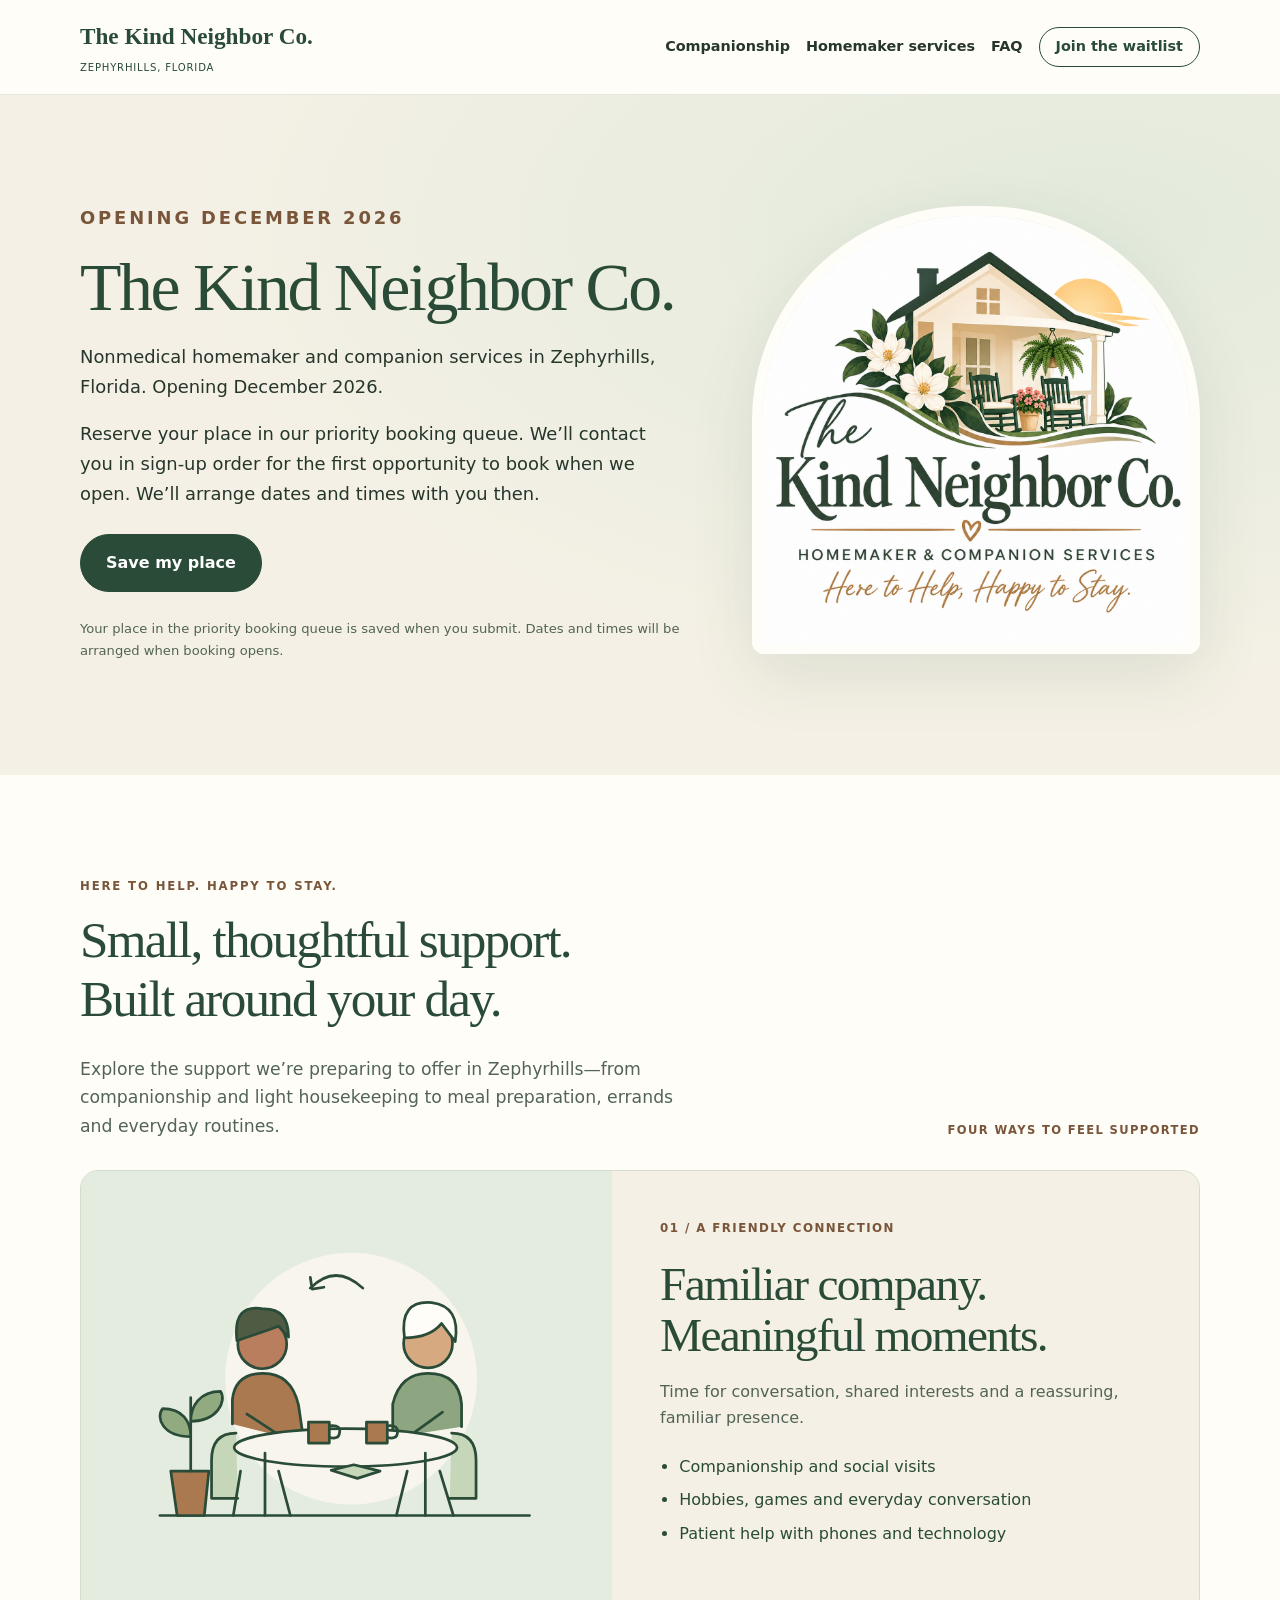
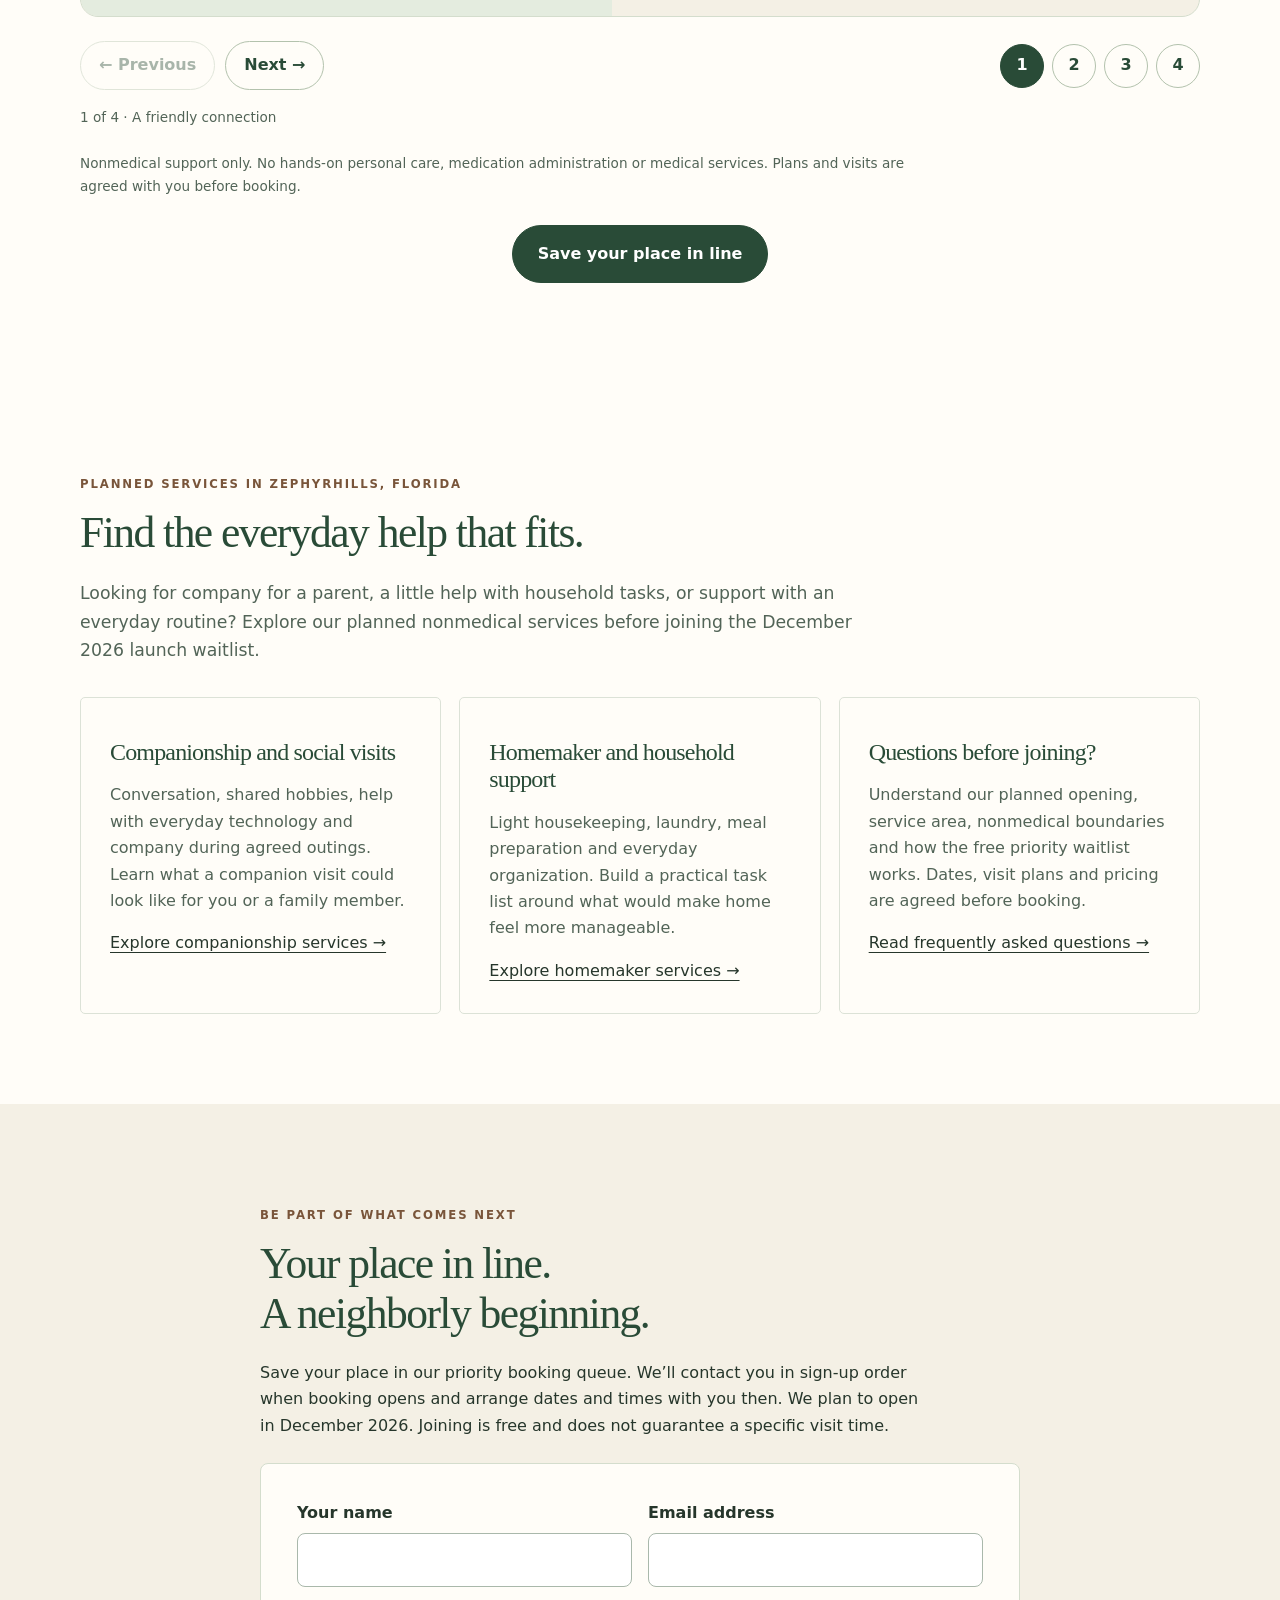
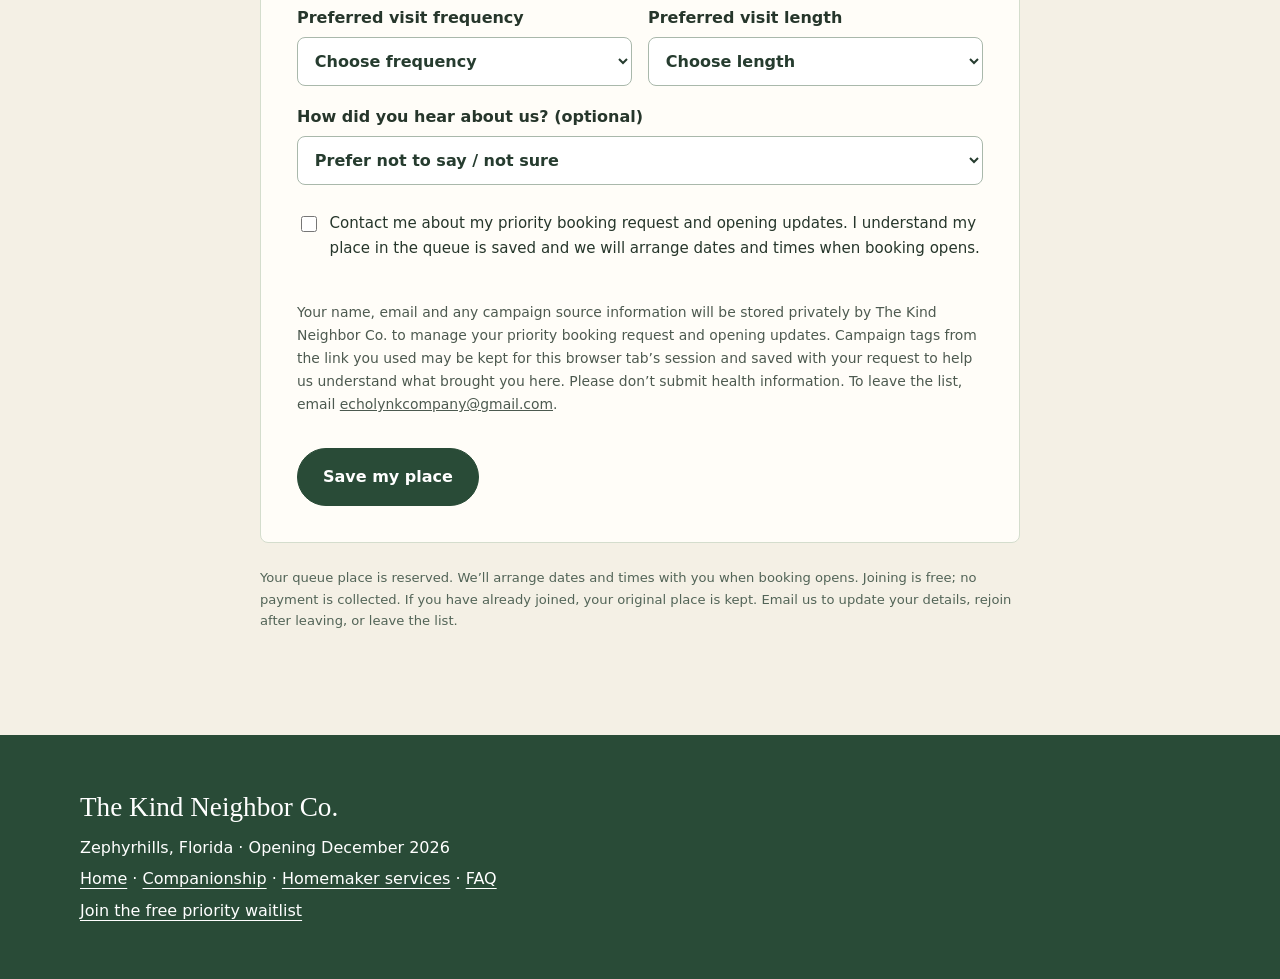
==== commit 01d37224: "Put business identity first in homepage SEO and heading" ====
--- a/index.html
+++ b/index.html
@@ -1,10 +1,10 @@
 <!doctype html>
-<html lang="en"><head><meta charset="utf-8"><meta name="viewport" content="width=device-width,initial-scale=1"><meta name="theme-color" content="#294b37"><meta name="robots" content="index,follow,max-image-preview:large"><meta name="description" content="Opening December 2026: nonmedical homemaker and companion services in Zephyrhills, FL. Explore planned support and join our free priority waitlist."><title>Homemaker &amp; Companion Services in Zephyrhills | The Kind Neighbor Co.</title><link rel="icon" href="assets/logo.png"><link rel="stylesheet" href="styles.css?v=priority1"><link rel="stylesheet" href="carousel.css?v=2"><script src="carousel.js?v=1" defer></script><script src="launch.js?v=4" defer></script><link rel="canonical" href="https://thekindneighbor.site/">
-<meta property="og:type" content="website"><meta property="og:locale" content="en_US"><meta property="og:site_name" content="The Kind Neighbor Co."><meta property="og:url" content="https://thekindneighbor.site/"><meta property="og:title" content="Homemaker &amp; Companion Services in Zephyrhills | The Kind Neighbor Co."><meta property="og:description" content="Opening December 2026: nonmedical homemaker and companion services in Zephyrhills, FL. Explore planned support and join our free priority waitlist."><meta property="og:image" content="https://thekindneighbor.site/assets/logo.png"><meta property="og:image:alt" content="The Kind Neighbor Co. logo">
-<meta name="twitter:card" content="summary"><meta name="twitter:title" content="Homemaker &amp; Companion Services in Zephyrhills | The Kind Neighbor Co."><meta name="twitter:description" content="Opening December 2026: nonmedical homemaker and companion services in Zephyrhills, FL. Explore planned support and join our free priority waitlist."><meta name="twitter:image" content="https://thekindneighbor.site/assets/logo.png">
+<html lang="en"><head><meta charset="utf-8"><meta name="viewport" content="width=device-width,initial-scale=1"><meta name="theme-color" content="#294b37"><meta name="robots" content="index,follow,max-image-preview:large"><meta name="description" content="The Kind Neighbor Co. is preparing nonmedical homemaker and companion services in Zephyrhills, Florida. Opening December 2026. Join our free waitlist."><title>The Kind Neighbor Co. | Homemaker &amp; Companion Services in Zephyrhills</title><link rel="icon" href="assets/logo.png"><link rel="stylesheet" href="styles.css?v=priority1"><link rel="stylesheet" href="carousel.css?v=2"><script src="carousel.js?v=1" defer></script><script src="launch.js?v=4" defer></script><link rel="canonical" href="https://thekindneighbor.site/">
+<meta property="og:type" content="website"><meta property="og:locale" content="en_US"><meta property="og:site_name" content="The Kind Neighbor Co."><meta property="og:url" content="https://thekindneighbor.site/"><meta property="og:title" content="The Kind Neighbor Co. | Homemaker &amp; Companion Services in Zephyrhills"><meta property="og:description" content="The Kind Neighbor Co. is preparing nonmedical homemaker and companion services in Zephyrhills, Florida. Opening December 2026. Join our free waitlist."><meta property="og:image" content="https://thekindneighbor.site/assets/logo.png"><meta property="og:image:alt" content="The Kind Neighbor Co. logo">
+<meta name="twitter:card" content="summary"><meta name="twitter:title" content="The Kind Neighbor Co. | Homemaker &amp; Companion Services in Zephyrhills"><meta name="twitter:description" content="The Kind Neighbor Co. is preparing nonmedical homemaker and companion services in Zephyrhills, Florida. Opening December 2026. Join our free waitlist."><meta name="twitter:image" content="https://thekindneighbor.site/assets/logo.png">
 <script type="application/ld+json">{"@context":"https://schema.org","@graph":[{"@type":"Organization","@id":"https://thekindneighbor.site/#organization","name":"The Kind Neighbor Co.","url":"https://thekindneighbor.site/","logo":"https://thekindneighbor.site/assets/logo.png","email":"echolynkcompany@gmail.com"},{"@type":"WebSite","@id":"https://thekindneighbor.site/#website","url":"https://thekindneighbor.site/","name":"The Kind Neighbor Co.","inLanguage":"en-US","publisher":{"@id":"https://thekindneighbor.site/#organization"}}]}</script></head>
 <body><a class="skip" href="#main">Skip to content</a><header class="header"><div class="wrap nav"><a href="#main" class="brand">The Kind Neighbor Co.<small>Zephyrhills, Florida</small></a><nav aria-label="Main navigation"><a href="/companionship.html">Companionship</a><a href="/homemaker-services.html">Homemaker services</a><a href="/faq.html">FAQ</a><a class="navcta" href="/#launch-list">Join the waitlist</a></nav></div></header>
-<main id="main"><section class="hero"><div class="wrap hero-grid"><div><p class="eyebrow">Opening December 2026</p><h1>Homemaker &amp; companion services.<br>Here in Zephyrhills.</h1><p>The Kind Neighbor Co. is preparing nonmedical homemaker and companion support in Zephyrhills, Florida.</p><p>Reserve your place in our priority booking queue. We’ll contact you in sign-up order for the first opportunity to book when we open. We’ll arrange dates and times with you then.</p><div class="actions"><a class="button" href="#launch-list">Save my place</a></div><p class="fine">Your place in the priority booking queue is saved when you submit. Dates and times will be arranged when booking opens.</p></div><img class="hero-logo" src="assets/logo.png" alt="The Kind Neighbor Co. front porch logo" width="650" height="650"></div></section>
+<main id="main"><section class="hero"><div class="wrap hero-grid"><div><p class="eyebrow">Opening December 2026</p><h1>The Kind Neighbor Co.</h1><p>Nonmedical homemaker and companion services in Zephyrhills, Florida. Opening December 2026.</p><p>Reserve your place in our priority booking queue. We’ll contact you in sign-up order for the first opportunity to book when we open. We’ll arrange dates and times with you then.</p><div class="actions"><a class="button" href="#launch-list">Save my place</a></div><p class="fine">Your place in the priority booking queue is saved when you submit. Dates and times will be arranged when booking opens.</p></div><img class="hero-logo" src="assets/logo.png" alt="The Kind Neighbor Co. front porch logo" width="650" height="650"></div></section>
 <section id="our-approach" class="section neighbor-stories" data-neighbor-carousel role="region" aria-roledescription="carousel" aria-labelledby="stories-title"><div class="wrap"><div class="story-head"><div><p class="eyebrow">Here to help. Happy to stay.</p><h2 id="stories-title">Small, thoughtful support.<br>Built around your day.</h2><p class="lead">Explore the support we’re preparing to offer in Zephyrhills—from companionship and light housekeeping to meal preparation, errands and everyday routines.</p></div><span class="story-kicker">Four ways to feel supported</span></div><div class="story-track" data-story-track aria-label="Explore planned support; use arrow keys to move between slides"><article class="story-card" data-story data-title="A friendly connection" role="group" aria-roledescription="slide" aria-label="1 of 4: A friendly connection"><div class="story-art green"><svg viewBox="0 0 520 380" xmlns="http://www.w3.org/2000/svg" aria-hidden="true" focusable="false"><g stroke="#294b37" stroke-width="3" stroke-linecap="round" stroke-linejoin="round"><circle cx="265" cy="173" r="139" fill="#f8f5ed" stroke="none"/><path d="M54 324h408"/><path d="M66 275h42l-5 49H73z" fill="#aa7950"/><path d="M88 275v-81m0 43c-31 0-39-21-31-31 22 0 31 14 31 31zm0-17c29 0 40-22 33-33-23 0-33 16-33 33z" fill="#91aa80"/><path d="M138 233q-27 0-27 30v42h29m236-72q27 0 27 30v42h-29" fill="#c6d6b9"/><circle cx="167" cy="135" r="27" fill="#b87e5e"/><path d="M139 131q-5-42 30-35 27 0 27 31l-11-12q-22 8-46 16" fill="#505b43"/><path d="M134 223v-27q3-29 34-29t39 35l6 41" fill="#aa7950"/><path d="m150 212 40 26h47" fill="none"/><path d="m143 275-8 49m50-49 13 49"/><circle cx="350" cy="134" r="27" fill="#d7a981"/><path d="M324 128q-6-42 30-39 32 4 26 43l-15-20q-13 16-41 16" fill="#fffdf8"/><path d="M311 238v-37q8-34 39-34 34 0 37 34v25" fill="#8da580"/><path d="m366 210-39 28h-46" fill="none"/><path d="m327 275-12 49m48-49 15 49"/><ellipse cx="259" cy="249" rx="123" ry="21" fill="#f8f5ed"/><path d="M170 255v69m177-69v69"/><path d="M218 221h23v23h-23zm64 0h23v23h-23z" fill="#aa7950"/><path d="M241 225q14-2 11 9-1 6-11 4m64-13q13-2 11 9-1 6-11 4" fill="none"/><path d="m243 274 25-6 29 7-25 8z" fill="#c6d6b9"/><path d="M220 73q28-28 58 0" fill="none"/><path d="m222 74-2-13m2 13 13-2" fill="none"/></g></svg></div><div class="story-copy"><span class="story-number">01 / A friendly connection</span><h3>Familiar company.<br>Meaningful moments.</h3><p>Time for conversation, shared interests and a reassuring, familiar presence.</p><ul><li>Companionship and social visits</li><li>Hobbies, games and everyday conversation</li><li>Patient help with phones and technology</li></ul></div></article><article class="story-card" data-story data-title="Help around the home" role="group" aria-roledescription="slide" aria-label="2 of 4: Help around the home"><div class="story-art warm"><svg viewBox="0 0 520 380" xmlns="http://www.w3.org/2000/svg" aria-hidden="true" focusable="false"><g stroke="#294b37" stroke-width="3" stroke-linecap="round" stroke-linejoin="round"><circle cx="270" cy="176" r="143" fill="#f8f5ed" stroke="none"/><path d="M55 326h411"/><rect x="74" y="225" width="159" height="99" rx="12" fill="#c6d6b9"/><path d="m88 250 131 0m-123 23h113m-103 23h94"/><rect x="91" y="196" width="128" height="29" rx="8" fill="#f8f5ed"/><rect x="105" y="170" width="109" height="26" rx="8" fill="#aa7950"/><path d="M156 172v25m21 0v26" fill="none"/><path d="M264 222h170v102H264z" fill="#fffdf8"/><path d="M254 215h190v13H254z" fill="#aa7950"/><ellipse cx="348" cy="180" rx="50" ry="14" fill="#c6d6b9"/><path d="M298 179v25q50 24 100 0v-25m-99 9h-18m118 0h18" fill="#8da580"/><path d="M331 150q-14-15 1-31m22 31q-14-15 1-31m21 31q-14-15 1-31" fill="none"/><path d="M281 252h137m-73 0v72" fill="none"/><circle cx="333" cy="276" r="3" fill="#294b37"/><circle cx="362" cy="276" r="3" fill="#294b37"/><path d="M101 110h99m-82-1V72h65v37" fill="#fffdf8"/><path d="M126 72q-5-28 13-42m19 42q22-22 10-39" fill="none"/><path d="M138 50q-27-7-23-22 25-2 23 22m25-1q26-5 27-22-26 0-27 22" fill="#8da580"/></g></svg></div><div class="story-copy"><span class="story-number">02 / Help around the home</span><h3>A little help.<br>A lighter day.</h3><p>Practical support for the everyday tasks that make home feel comfortable.</p><ul><li>Light housekeeping and laundry</li><li>Meal preparation and grocery planning</li><li>Home organization and everyday routines</li></ul></div></article><article class="story-card" data-story data-title="Everyday outings" role="group" aria-roledescription="slide" aria-label="3 of 4: Everyday outings"><div class="story-art soft"><svg viewBox="0 0 520 380" xmlns="http://www.w3.org/2000/svg" aria-hidden="true" focusable="false"><g stroke="#294b37" stroke-width="3" stroke-linecap="round" stroke-linejoin="round"><circle cx="266" cy="176" r="141" fill="#f8f5ed" stroke="none"/><path d="M58 327h409"/><rect x="286" y="66" width="148" height="133" rx="12" fill="#fffdf8"/><path d="M286 102h148m-116-49v27m85-27v27"/><path d="m319 148 17 16 35-38" fill="none" stroke-width="6"/><path d="M126 220h131l-14 104H139z" fill="#aa7950"/><path d="M154 223v-29q0-36 38-36 37 0 37 36v29" fill="none"/><circle cx="164" cy="201" r="22" fill="#b56645"/><circle cx="205" cy="208" r="24" fill="#8da580"/><path d="M167 180q-4-23 17-27m21 31q24-14 33 5" fill="none"/><path d="m218 220 31-68q13-22 26-9l-25 80" fill="#d9bc81"/><path d="M158 252q32 22 68 0" fill="none"/><path d="M292 324q19-63 59-63t65 63" fill="#c6d6b9"/><path d="m306 263 29-39h48l19 39m-66-38v37m-24 22h14m55 0h14" fill="none"/><circle cx="320" cy="324" r="12" fill="#fffdf8"/><circle cx="392" cy="324" r="12" fill="#fffdf8"/><path d="M96 151q-28-28-43 0m43 0q-2-37-28-42" fill="none"/></g></svg></div><div class="story-copy"><span class="story-number">03 / Everyday outings</span><h3>A helping hand.<br>Beyond the front door.</h3><p>Plan everyday errands and outings together, with companionship along the way.</p><ul><li>Grocery shopping and everyday errands</li><li>Appointment and outing companionship</li><li>Companionship while family takes a break</li></ul></div></article><article class="story-card" data-story data-title="A plan built together" role="group" aria-roledescription="slide" aria-label="4 of 4: A plan built together"><div class="story-art paper"><svg viewBox="0 0 520 380" xmlns="http://www.w3.org/2000/svg" aria-hidden="true" focusable="false"><g stroke="#294b37" stroke-width="3" stroke-linecap="round" stroke-linejoin="round"><circle cx="259" cy="179" r="144" fill="#f8f5ed" stroke="none"/><path d="M69 326h387"/><rect x="136" y="63" width="233" height="258" rx="17" fill="#fffdf8"/><rect x="192" y="48" width="120" height="37" rx="9" fill="#aa7950"/><path d="m166 128 10 10 18-23m-28 73 10 10 18-23m-28 73 10 10 18-23" fill="none" stroke-width="5"/><path d="M214 127h121m-121 14h79m-79 46h121m-121 14h100m-100 46h121m-121 14h64" stroke="#8da580"/><path d="m355 295 49-91 15 9-49 92-19 14z" fill="#aa7950"/><path d="m404 204 7-13q5-8 12-3 7 4 3 12l-7 13" fill="#c6d6b9"/><path d="M87 270h39l-5 54H92z" fill="#c6d6b9"/><path d="M106 269v-66m0 25q-24-3-28-25 26-1 28 25m0 7q26-4 29-25-27 0-29 25" fill="#8da580"/></g></svg></div><div class="story-copy"><span class="story-number">04 / A plan built together</span><h3>Your preferences.<br>A plan we agree on.</h3><p>Start with a conversation about what would help, what matters to you and the support we can provide.</p><ul><li>Discuss needs, preferences and boundaries</li><li>Agree on the plan, visit length and price</li><li>Confirm dates and times when booking opens</li></ul></div></article></div><div class="story-controls"><div class="story-buttons"><button type="button" data-story-prev aria-label="Previous story">← Previous</button><button type="button" data-story-next aria-label="Next story">Next →</button></div><div class="story-dots" aria-label="Choose a story"><button type="button" class="story-dot" data-story-go aria-label="Show story 1: A friendly connection">1</button><button type="button" class="story-dot" data-story-go aria-label="Show story 2: Help around the home">2</button><button type="button" class="story-dot" data-story-go aria-label="Show story 3: Everyday outings">3</button><button type="button" class="story-dot" data-story-go aria-label="Show story 4: A plan built together">4</button></div></div><p class="story-status" data-story-status role="status" aria-live="polite" aria-atomic="true"></p><p class="story-boundary">Nonmedical support only. No hands-on personal care, medication administration or medical services. Plans and visits are agreed with you before booking.</p><div class="story-cta"><a class="button" href="#launch-list">Save your place in line</a></div></div></section>
 <section class="section" id="services"><div class="wrap"><p class="eyebrow">Planned services in Zephyrhills, Florida</p><h2>Find the everyday help that fits.</h2><p class="lead">Looking for company for a parent, a little help with household tasks, or support with an everyday routine? Explore our planned nonmedical services before joining the December 2026 launch waitlist.</p><div class="cards"><article><h3>Companionship and social visits</h3><p>Conversation, shared hobbies, help with everyday technology and company during agreed outings. Learn what a companion visit could look like for you or a family member.</p><a href="/companionship.html">Explore companionship services →</a></article><article><h3>Homemaker and household support</h3><p>Light housekeeping, laundry, meal preparation and everyday organization. Build a practical task list around what would make home feel more manageable.</p><a href="/homemaker-services.html">Explore homemaker services →</a></article><article><h3>Questions before joining?</h3><p>Understand our planned opening, service area, nonmedical boundaries and how the free priority waitlist works. Dates, visit plans and pricing are agreed before booking.</p><a href="/faq.html">Read frequently asked questions →</a></article></div></div></section><section class="section tinted" id="launch-list"><div class="wrap narrow"><p class="eyebrow">Be part of what comes next</p><h2>Your place in line.<br>A neighborly beginning.</h2><p class="launch-note">Save your place in our priority booking queue. We’ll contact you in sign-up order when booking opens and arrange dates and times with you then. We plan to open in December 2026. Joining is free and does not guarantee a specific visit time.</p>
 <form id="launch-form" class="inquiry-form" aria-describedby="launch-privacy launch-boundary">
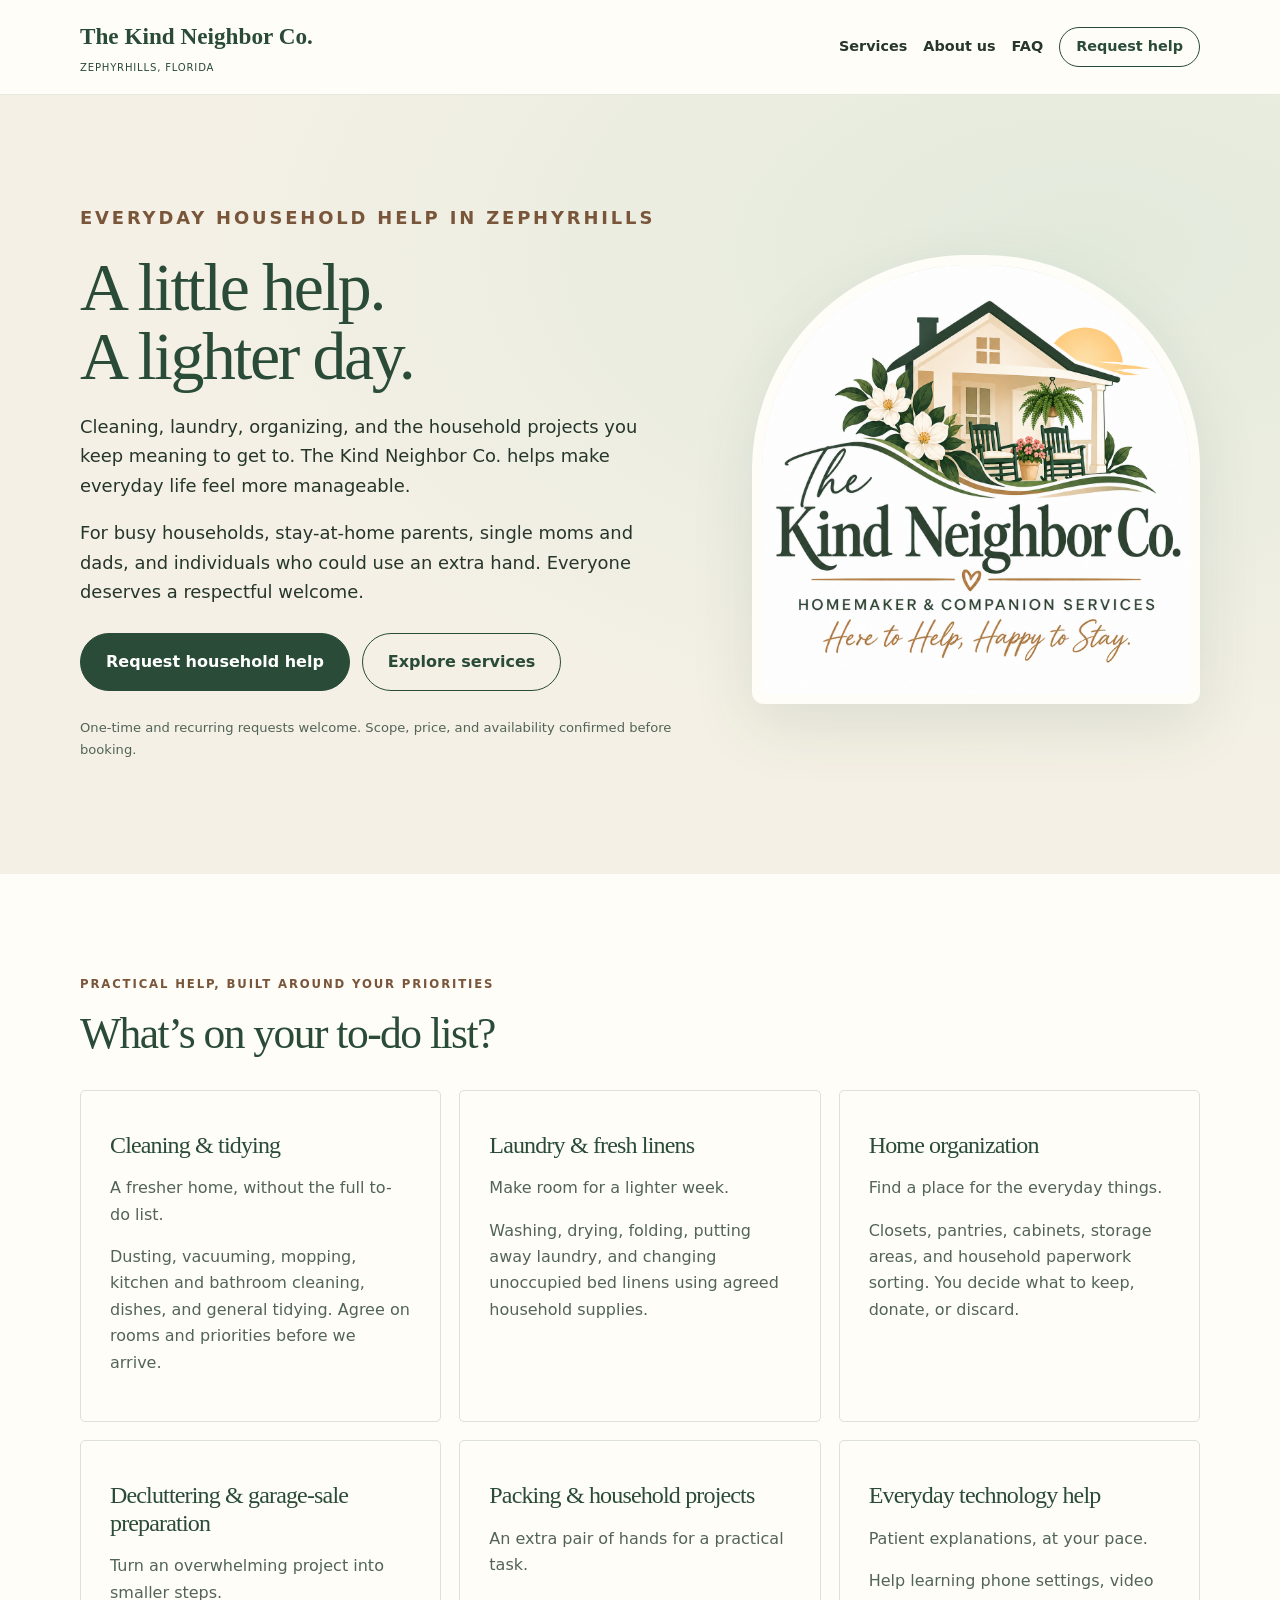
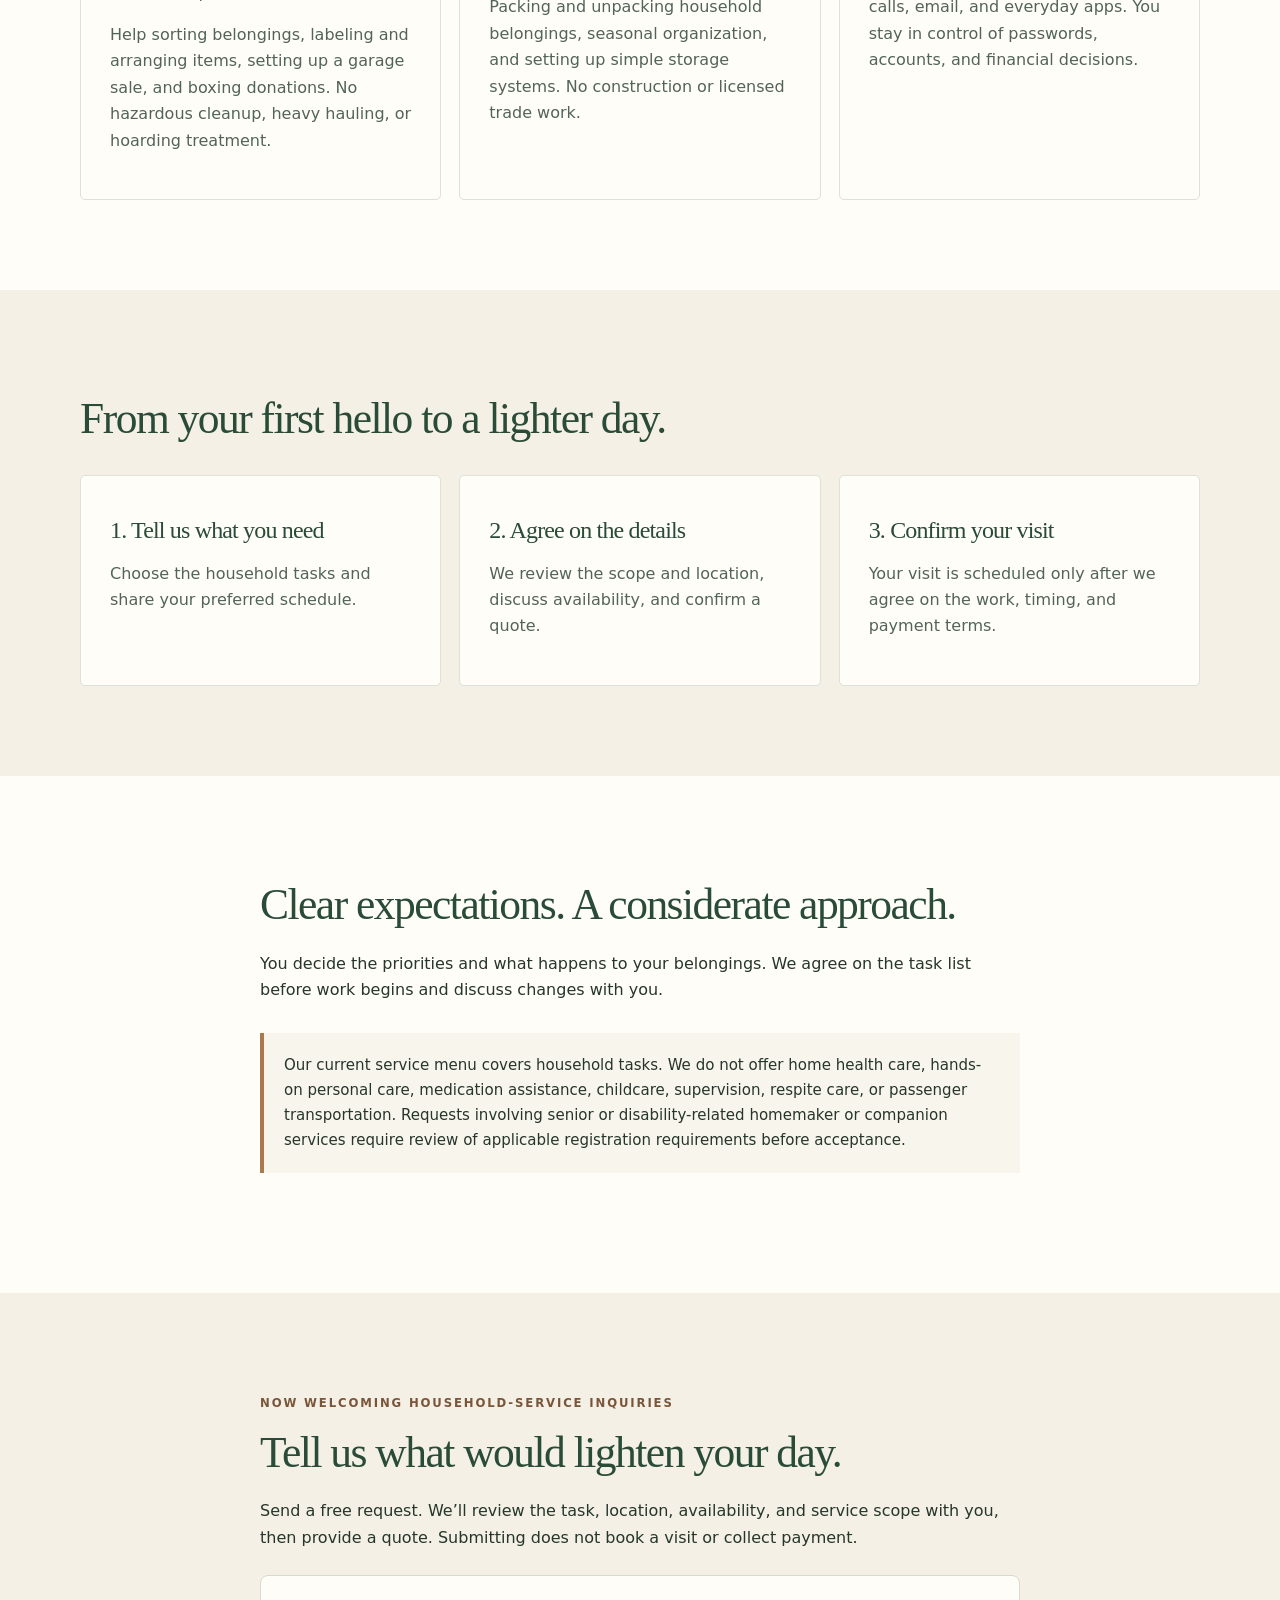
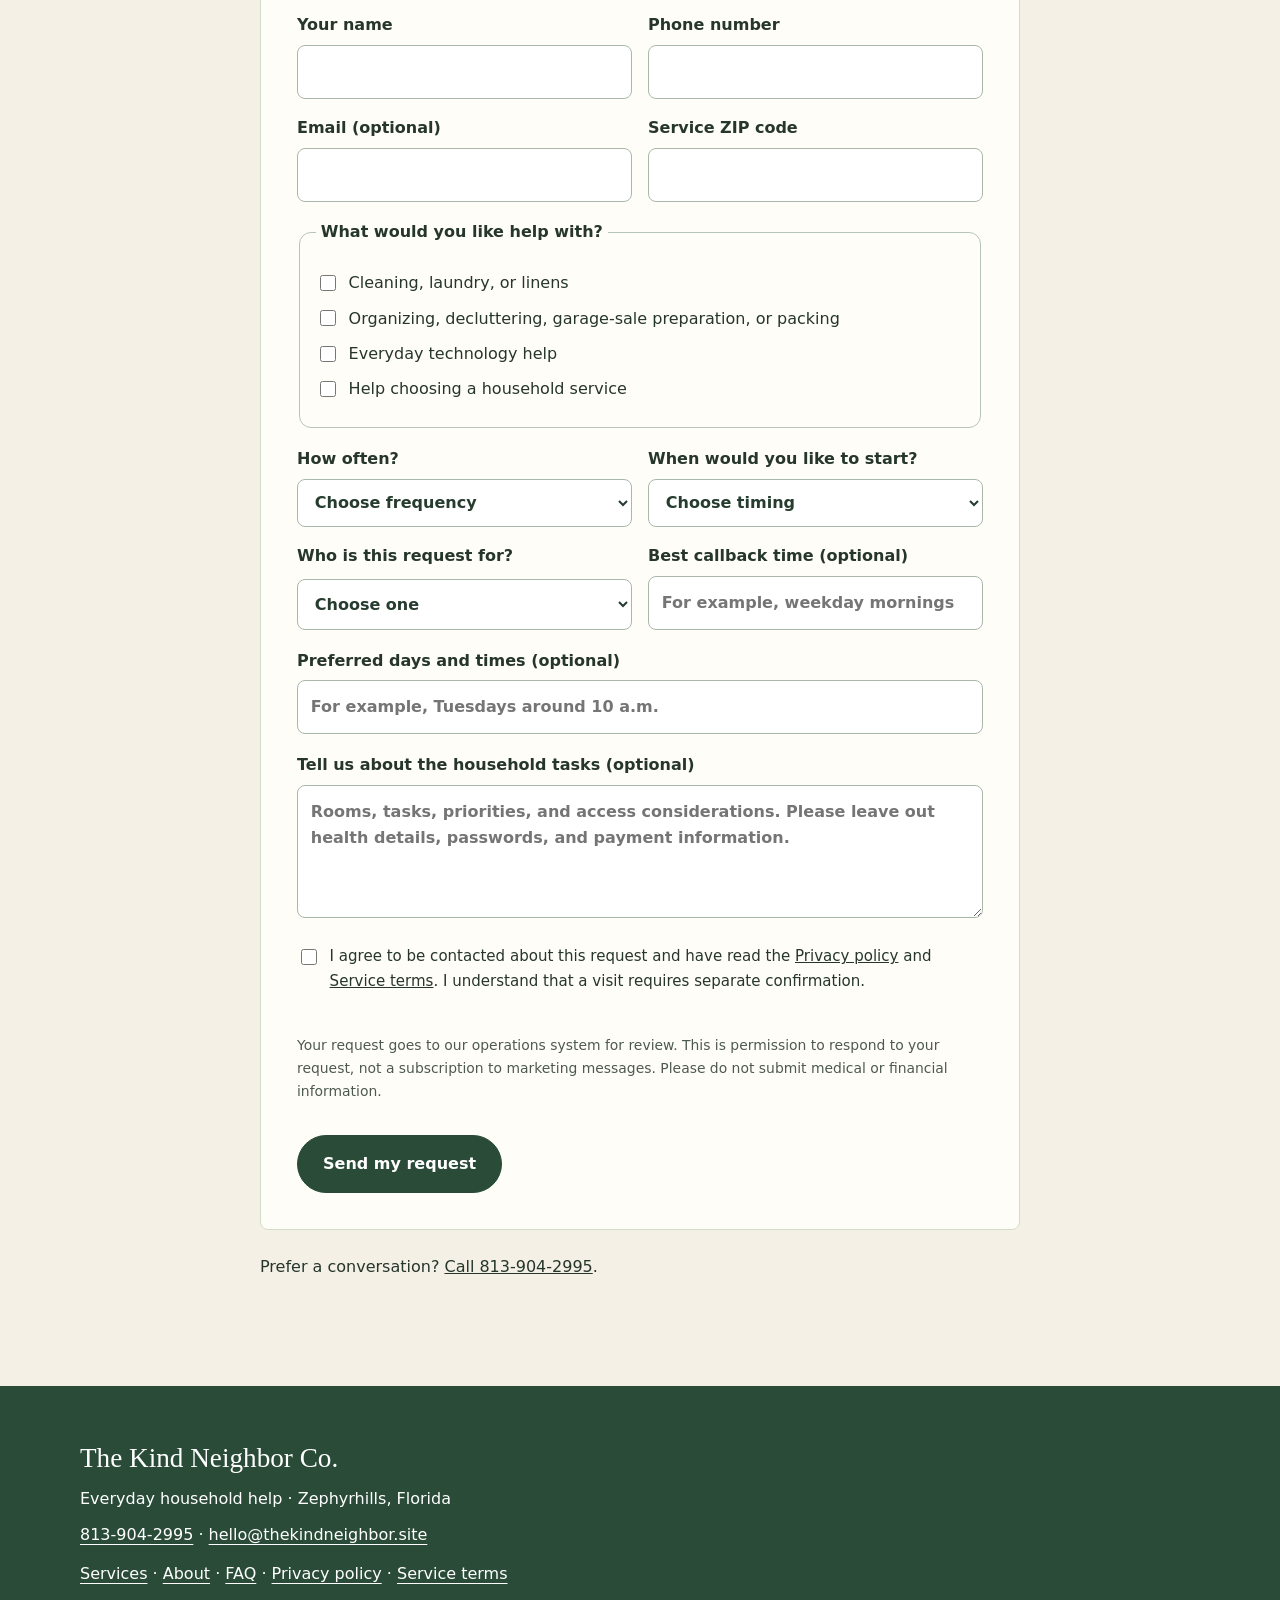
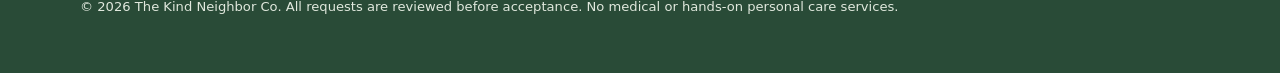
==== commit 634ebbd8: "Launch household service inquiries with privacy and service policies" ====
--- a/index.html
+++ b/index.html
@@ -1,21 +1 @@
-<!doctype html>
-<html lang="en"><head><meta charset="utf-8"><meta name="viewport" content="width=device-width,initial-scale=1"><meta name="theme-color" content="#294b37"><meta name="robots" content="index,follow,max-image-preview:large"><meta name="description" content="The Kind Neighbor Co. is preparing nonmedical homemaker and companion services in Zephyrhills, Florida. Opening December 2026. Join our free waitlist."><title>The Kind Neighbor Co. | Homemaker &amp; Companion Services in Zephyrhills</title><link rel="icon" href="assets/logo.png"><link rel="stylesheet" href="styles.css?v=priority1"><link rel="stylesheet" href="carousel.css?v=2"><script src="carousel.js?v=1" defer></script><script src="launch.js?v=4" defer></script><link rel="canonical" href="https://thekindneighbor.site/">
-<meta property="og:type" content="website"><meta property="og:locale" content="en_US"><meta property="og:site_name" content="The Kind Neighbor Co."><meta property="og:url" content="https://thekindneighbor.site/"><meta property="og:title" content="The Kind Neighbor Co. | Homemaker &amp; Companion Services in Zephyrhills"><meta property="og:description" content="The Kind Neighbor Co. is preparing nonmedical homemaker and companion services in Zephyrhills, Florida. Opening December 2026. Join our free waitlist."><meta property="og:image" content="https://thekindneighbor.site/assets/logo.png"><meta property="og:image:alt" content="The Kind Neighbor Co. logo">
-<meta name="twitter:card" content="summary"><meta name="twitter:title" content="The Kind Neighbor Co. | Homemaker &amp; Companion Services in Zephyrhills"><meta name="twitter:description" content="The Kind Neighbor Co. is preparing nonmedical homemaker and companion services in Zephyrhills, Florida. Opening December 2026. Join our free waitlist."><meta name="twitter:image" content="https://thekindneighbor.site/assets/logo.png">
-<script type="application/ld+json">{"@context":"https://schema.org","@graph":[{"@type":"Organization","@id":"https://thekindneighbor.site/#organization","name":"The Kind Neighbor Co.","url":"https://thekindneighbor.site/","logo":"https://thekindneighbor.site/assets/logo.png","email":"echolynkcompany@gmail.com"},{"@type":"WebSite","@id":"https://thekindneighbor.site/#website","url":"https://thekindneighbor.site/","name":"The Kind Neighbor Co.","inLanguage":"en-US","publisher":{"@id":"https://thekindneighbor.site/#organization"}}]}</script></head>
-<body><a class="skip" href="#main">Skip to content</a><header class="header"><div class="wrap nav"><a href="#main" class="brand">The Kind Neighbor Co.<small>Zephyrhills, Florida</small></a><nav aria-label="Main navigation"><a href="/companionship.html">Companionship</a><a href="/homemaker-services.html">Homemaker services</a><a href="/faq.html">FAQ</a><a class="navcta" href="/#launch-list">Join the waitlist</a></nav></div></header>
-<main id="main"><section class="hero"><div class="wrap hero-grid"><div><p class="eyebrow">Opening December 2026</p><h1>The Kind Neighbor Co.</h1><p>Nonmedical homemaker and companion services in Zephyrhills, Florida. Opening December 2026.</p><p>Reserve your place in our priority booking queue. We’ll contact you in sign-up order for the first opportunity to book when we open. We’ll arrange dates and times with you then.</p><div class="actions"><a class="button" href="#launch-list">Save my place</a></div><p class="fine">Your place in the priority booking queue is saved when you submit. Dates and times will be arranged when booking opens.</p></div><img class="hero-logo" src="assets/logo.png" alt="The Kind Neighbor Co. front porch logo" width="650" height="650"></div></section>
-<section id="our-approach" class="section neighbor-stories" data-neighbor-carousel role="region" aria-roledescription="carousel" aria-labelledby="stories-title"><div class="wrap"><div class="story-head"><div><p class="eyebrow">Here to help. Happy to stay.</p><h2 id="stories-title">Small, thoughtful support.<br>Built around your day.</h2><p class="lead">Explore the support we’re preparing to offer in Zephyrhills—from companionship and light housekeeping to meal preparation, errands and everyday routines.</p></div><span class="story-kicker">Four ways to feel supported</span></div><div class="story-track" data-story-track aria-label="Explore planned support; use arrow keys to move between slides"><article class="story-card" data-story data-title="A friendly connection" role="group" aria-roledescription="slide" aria-label="1 of 4: A friendly connection"><div class="story-art green"><svg viewBox="0 0 520 380" xmlns="http://www.w3.org/2000/svg" aria-hidden="true" focusable="false"><g stroke="#294b37" stroke-width="3" stroke-linecap="round" stroke-linejoin="round"><circle cx="265" cy="173" r="139" fill="#f8f5ed" stroke="none"/><path d="M54 324h408"/><path d="M66 275h42l-5 49H73z" fill="#aa7950"/><path d="M88 275v-81m0 43c-31 0-39-21-31-31 22 0 31 14 31 31zm0-17c29 0 40-22 33-33-23 0-33 16-33 33z" fill="#91aa80"/><path d="M138 233q-27 0-27 30v42h29m236-72q27 0 27 30v42h-29" fill="#c6d6b9"/><circle cx="167" cy="135" r="27" fill="#b87e5e"/><path d="M139 131q-5-42 30-35 27 0 27 31l-11-12q-22 8-46 16" fill="#505b43"/><path d="M134 223v-27q3-29 34-29t39 35l6 41" fill="#aa7950"/><path d="m150 212 40 26h47" fill="none"/><path d="m143 275-8 49m50-49 13 49"/><circle cx="350" cy="134" r="27" fill="#d7a981"/><path d="M324 128q-6-42 30-39 32 4 26 43l-15-20q-13 16-41 16" fill="#fffdf8"/><path d="M311 238v-37q8-34 39-34 34 0 37 34v25" fill="#8da580"/><path d="m366 210-39 28h-46" fill="none"/><path d="m327 275-12 49m48-49 15 49"/><ellipse cx="259" cy="249" rx="123" ry="21" fill="#f8f5ed"/><path d="M170 255v69m177-69v69"/><path d="M218 221h23v23h-23zm64 0h23v23h-23z" fill="#aa7950"/><path d="M241 225q14-2 11 9-1 6-11 4m64-13q13-2 11 9-1 6-11 4" fill="none"/><path d="m243 274 25-6 29 7-25 8z" fill="#c6d6b9"/><path d="M220 73q28-28 58 0" fill="none"/><path d="m222 74-2-13m2 13 13-2" fill="none"/></g></svg></div><div class="story-copy"><span class="story-number">01 / A friendly connection</span><h3>Familiar company.<br>Meaningful moments.</h3><p>Time for conversation, shared interests and a reassuring, familiar presence.</p><ul><li>Companionship and social visits</li><li>Hobbies, games and everyday conversation</li><li>Patient help with phones and technology</li></ul></div></article><article class="story-card" data-story data-title="Help around the home" role="group" aria-roledescription="slide" aria-label="2 of 4: Help around the home"><div class="story-art warm"><svg viewBox="0 0 520 380" xmlns="http://www.w3.org/2000/svg" aria-hidden="true" focusable="false"><g stroke="#294b37" stroke-width="3" stroke-linecap="round" stroke-linejoin="round"><circle cx="270" cy="176" r="143" fill="#f8f5ed" stroke="none"/><path d="M55 326h411"/><rect x="74" y="225" width="159" height="99" rx="12" fill="#c6d6b9"/><path d="m88 250 131 0m-123 23h113m-103 23h94"/><rect x="91" y="196" width="128" height="29" rx="8" fill="#f8f5ed"/><rect x="105" y="170" width="109" height="26" rx="8" fill="#aa7950"/><path d="M156 172v25m21 0v26" fill="none"/><path d="M264 222h170v102H264z" fill="#fffdf8"/><path d="M254 215h190v13H254z" fill="#aa7950"/><ellipse cx="348" cy="180" rx="50" ry="14" fill="#c6d6b9"/><path d="M298 179v25q50 24 100 0v-25m-99 9h-18m118 0h18" fill="#8da580"/><path d="M331 150q-14-15 1-31m22 31q-14-15 1-31m21 31q-14-15 1-31" fill="none"/><path d="M281 252h137m-73 0v72" fill="none"/><circle cx="333" cy="276" r="3" fill="#294b37"/><circle cx="362" cy="276" r="3" fill="#294b37"/><path d="M101 110h99m-82-1V72h65v37" fill="#fffdf8"/><path d="M126 72q-5-28 13-42m19 42q22-22 10-39" fill="none"/><path d="M138 50q-27-7-23-22 25-2 23 22m25-1q26-5 27-22-26 0-27 22" fill="#8da580"/></g></svg></div><div class="story-copy"><span class="story-number">02 / Help around the home</span><h3>A little help.<br>A lighter day.</h3><p>Practical support for the everyday tasks that make home feel comfortable.</p><ul><li>Light housekeeping and laundry</li><li>Meal preparation and grocery planning</li><li>Home organization and everyday routines</li></ul></div></article><article class="story-card" data-story data-title="Everyday outings" role="group" aria-roledescription="slide" aria-label="3 of 4: Everyday outings"><div class="story-art soft"><svg viewBox="0 0 520 380" xmlns="http://www.w3.org/2000/svg" aria-hidden="true" focusable="false"><g stroke="#294b37" stroke-width="3" stroke-linecap="round" stroke-linejoin="round"><circle cx="266" cy="176" r="141" fill="#f8f5ed" stroke="none"/><path d="M58 327h409"/><rect x="286" y="66" width="148" height="133" rx="12" fill="#fffdf8"/><path d="M286 102h148m-116-49v27m85-27v27"/><path d="m319 148 17 16 35-38" fill="none" stroke-width="6"/><path d="M126 220h131l-14 104H139z" fill="#aa7950"/><path d="M154 223v-29q0-36 38-36 37 0 37 36v29" fill="none"/><circle cx="164" cy="201" r="22" fill="#b56645"/><circle cx="205" cy="208" r="24" fill="#8da580"/><path d="M167 180q-4-23 17-27m21 31q24-14 33 5" fill="none"/><path d="m218 220 31-68q13-22 26-9l-25 80" fill="#d9bc81"/><path d="M158 252q32 22 68 0" fill="none"/><path d="M292 324q19-63 59-63t65 63" fill="#c6d6b9"/><path d="m306 263 29-39h48l19 39m-66-38v37m-24 22h14m55 0h14" fill="none"/><circle cx="320" cy="324" r="12" fill="#fffdf8"/><circle cx="392" cy="324" r="12" fill="#fffdf8"/><path d="M96 151q-28-28-43 0m43 0q-2-37-28-42" fill="none"/></g></svg></div><div class="story-copy"><span class="story-number">03 / Everyday outings</span><h3>A helping hand.<br>Beyond the front door.</h3><p>Plan everyday errands and outings together, with companionship along the way.</p><ul><li>Grocery shopping and everyday errands</li><li>Appointment and outing companionship</li><li>Companionship while family takes a break</li></ul></div></article><article class="story-card" data-story data-title="A plan built together" role="group" aria-roledescription="slide" aria-label="4 of 4: A plan built together"><div class="story-art paper"><svg viewBox="0 0 520 380" xmlns="http://www.w3.org/2000/svg" aria-hidden="true" focusable="false"><g stroke="#294b37" stroke-width="3" stroke-linecap="round" stroke-linejoin="round"><circle cx="259" cy="179" r="144" fill="#f8f5ed" stroke="none"/><path d="M69 326h387"/><rect x="136" y="63" width="233" height="258" rx="17" fill="#fffdf8"/><rect x="192" y="48" width="120" height="37" rx="9" fill="#aa7950"/><path d="m166 128 10 10 18-23m-28 73 10 10 18-23m-28 73 10 10 18-23" fill="none" stroke-width="5"/><path d="M214 127h121m-121 14h79m-79 46h121m-121 14h100m-100 46h121m-121 14h64" stroke="#8da580"/><path d="m355 295 49-91 15 9-49 92-19 14z" fill="#aa7950"/><path d="m404 204 7-13q5-8 12-3 7 4 3 12l-7 13" fill="#c6d6b9"/><path d="M87 270h39l-5 54H92z" fill="#c6d6b9"/><path d="M106 269v-66m0 25q-24-3-28-25 26-1 28 25m0 7q26-4 29-25-27 0-29 25" fill="#8da580"/></g></svg></div><div class="story-copy"><span class="story-number">04 / A plan built together</span><h3>Your preferences.<br>A plan we agree on.</h3><p>Start with a conversation about what would help, what matters to you and the support we can provide.</p><ul><li>Discuss needs, preferences and boundaries</li><li>Agree on the plan, visit length and price</li><li>Confirm dates and times when booking opens</li></ul></div></article></div><div class="story-controls"><div class="story-buttons"><button type="button" data-story-prev aria-label="Previous story">← Previous</button><button type="button" data-story-next aria-label="Next story">Next →</button></div><div class="story-dots" aria-label="Choose a story"><button type="button" class="story-dot" data-story-go aria-label="Show story 1: A friendly connection">1</button><button type="button" class="story-dot" data-story-go aria-label="Show story 2: Help around the home">2</button><button type="button" class="story-dot" data-story-go aria-label="Show story 3: Everyday outings">3</button><button type="button" class="story-dot" data-story-go aria-label="Show story 4: A plan built together">4</button></div></div><p class="story-status" data-story-status role="status" aria-live="polite" aria-atomic="true"></p><p class="story-boundary">Nonmedical support only. No hands-on personal care, medication administration or medical services. Plans and visits are agreed with you before booking.</p><div class="story-cta"><a class="button" href="#launch-list">Save your place in line</a></div></div></section>
-<section class="section" id="services"><div class="wrap"><p class="eyebrow">Planned services in Zephyrhills, Florida</p><h2>Find the everyday help that fits.</h2><p class="lead">Looking for company for a parent, a little help with household tasks, or support with an everyday routine? Explore our planned nonmedical services before joining the December 2026 launch waitlist.</p><div class="cards"><article><h3>Companionship and social visits</h3><p>Conversation, shared hobbies, help with everyday technology and company during agreed outings. Learn what a companion visit could look like for you or a family member.</p><a href="/companionship.html">Explore companionship services →</a></article><article><h3>Homemaker and household support</h3><p>Light housekeeping, laundry, meal preparation and everyday organization. Build a practical task list around what would make home feel more manageable.</p><a href="/homemaker-services.html">Explore homemaker services →</a></article><article><h3>Questions before joining?</h3><p>Understand our planned opening, service area, nonmedical boundaries and how the free priority waitlist works. Dates, visit plans and pricing are agreed before booking.</p><a href="/faq.html">Read frequently asked questions →</a></article></div></div></section><section class="section tinted" id="launch-list"><div class="wrap narrow"><p class="eyebrow">Be part of what comes next</p><h2>Your place in line.<br>A neighborly beginning.</h2><p class="launch-note">Save your place in our priority booking queue. We’ll contact you in sign-up order when booking opens and arrange dates and times with you then. We plan to open in December 2026. Joining is free and does not guarantee a specific visit time.</p>
-<form id="launch-form" class="inquiry-form" aria-describedby="launch-privacy launch-boundary">
-<div class="form-grid"><label for="launch-name">Your name<input id="launch-name" name="name" autocomplete="name" maxlength="100" required></label><label for="launch-email">Email address<input id="launch-email" name="email" type="email" autocomplete="email" maxlength="150" required></label></div>
-<div class="form-grid"><label for="visit-frequency">Preferred visit frequency<select id="visit-frequency" name="frequency" required><option value="">Choose frequency</option><option>One-time visit</option><option>Weekly</option><option>Twice a week</option><option>Three or more times a week</option><option>Not sure yet</option></select></label><label for="visit-hours">Preferred visit length<select id="visit-hours" name="hours" required><option value="">Choose length</option><option value="1">1 hour</option><option value="2">2 hours</option><option value="3">3 hours</option><option value="4">4 hours</option></select></label></div>
-<div class="launch-trap" aria-hidden="true"><label>Leave this empty<input name="company_website" tabindex="-1" autocomplete="off"></label></div>
-<label>How did you hear about us? (optional)<select name="heard_from"><option value="">Prefer not to say / not sure</option><option value="google_business_profile">Google Business Profile / Maps</option><option value="facebook">Facebook</option><option value="nextdoor">Nextdoor</option><option value="flyer">Flyer</option><option value="referral">Referral</option><option value="other">Other</option></select></label>
-<label class="choice consent"><input type="checkbox" name="contact_consent" value="Yes" required><span>Contact me about my priority booking request and opening updates. I understand my place in the queue is saved and we will arrange dates and times when booking opens.</span></label>
-<p id="launch-privacy" class="form-hint">Your name, email and any campaign source information will be stored privately by The Kind Neighbor Co. to manage your priority booking request and opening updates. Campaign tags from the link you used may be kept for this browser tab’s session and saved with your request to help us understand what brought you here. Please don’t submit health information. To leave the list, email <a href="mailto:echolynkcompany@gmail.com?subject=Remove%20me%20from%20Kind%20Neighbor%20priority%20waitlist">echolynkcompany@gmail.com</a>.</p>
-<button type="submit" class="button" id="join-launch">Save my place</button><p id="launch-status" class="form-status" role="status" aria-live="polite" aria-atomic="true"></p>
-<noscript><p>This form needs JavaScript. You can email echolynkcompany@gmail.com to ask about joining the priority waitlist.</p></noscript></form>
-<p id="launch-boundary" class="fine">Your queue place is reserved. We’ll arrange dates and times with you when booking opens. Joining is free; no payment is collected. If you have already joined, your original place is kept. Email us to update your details, rejoin after leaving, or leave the list.</p></div></section></main>
-<footer><div class="wrap"><strong>The Kind Neighbor Co.</strong><p>Zephyrhills, Florida · Opening December 2026</p><p><a href="/">Home</a> · <a href="/companionship.html">Companionship</a> · <a href="/homemaker-services.html">Homemaker services</a> · <a href="/faq.html">FAQ</a></p><p><a href="/#launch-list">Join the free priority waitlist</a></p></div></footer></body></html>
-
+<!doctype html><html lang="en"><head><meta charset="utf-8"><meta name="viewport" content="width=device-width,initial-scale=1"><meta name="theme-color" content="#294b37"><meta name="description" content="Cleaning, laundry, organizing, decluttering, garage-sale preparation, and everyday technology help in Zephyrhills, Florida. Request a quote."><title>Everyday Household Help in Zephyrhills | The Kind Neighbor Co.</title><link rel="canonical" href="https://thekindneighbor.site/"><link rel="icon" href="/assets/logo.png"><link rel="stylesheet" href="/styles.css?v=household1"><meta property="og:type" content="website"><meta property="og:title" content="Everyday Household Help in Zephyrhills | The Kind Neighbor Co."><meta property="og:description" content="Cleaning, laundry, organizing, decluttering, garage-sale preparation, and everyday technology help in Zephyrhills, Florida. Request a quote."><meta property="og:url" content="https://thekindneighbor.site/"><meta property="og:image" content="https://thekindneighbor.site/assets/logo.png"><script src="/script.js?v=household1" defer></script></head><body><a class="skip" href="#main">Skip to content</a><header class="header"><div class="wrap nav"><a href="/" class="brand">The Kind Neighbor Co.<small>Zephyrhills, Florida</small></a><nav aria-label="Main navigation"><a href="/services.html">Services</a><a href="/about.html">About us</a><a href="/faq.html">FAQ</a><a class="navcta" href="/#request">Request help</a></nav></div></header><main id="main"><section class="hero"><div class="wrap hero-grid"><div><p class="eyebrow">Everyday household help in Zephyrhills</p><h1>A little help.<br>A lighter day.</h1><p>Cleaning, laundry, organizing, and the household projects you keep meaning to get to. The Kind Neighbor Co. helps make everyday life feel more manageable.</p><p>For busy households, stay-at-home parents, single moms and dads, and individuals who could use an extra hand. Everyone deserves a respectful welcome.</p><div class="actions"><a class="button" href="#request">Request household help</a><a class="button secondary" href="/services.html">Explore services</a></div><p class="fine">One-time and recurring requests welcome. Scope, price, and availability confirmed before booking.</p></div><img class="hero-logo" src="/assets/logo.png" alt="The Kind Neighbor Co. porch logo" width="650" height="650"></div></section><section class="section" id="services"><div class="wrap"><p class="eyebrow">Practical help, built around your priorities</p><h2>What’s on your to-do list?</h2><div class="cards"><article><h3>Cleaning & tidying</h3><p>A fresher home, without the full to-do list.</p><p>Dusting, vacuuming, mopping, kitchen and bathroom cleaning, dishes, and general tidying. Agree on rooms and priorities before we arrive.</p></article><article><h3>Laundry & fresh linens</h3><p>Make room for a lighter week.</p><p>Washing, drying, folding, putting away laundry, and changing unoccupied bed linens using agreed household supplies.</p></article><article><h3>Home organization</h3><p>Find a place for the everyday things.</p><p>Closets, pantries, cabinets, storage areas, and household paperwork sorting. You decide what to keep, donate, or discard.</p></article><article><h3>Decluttering & garage-sale preparation</h3><p>Turn an overwhelming project into smaller steps.</p><p>Help sorting belongings, labeling and arranging items, setting up a garage sale, and boxing donations. No hazardous cleanup, heavy hauling, or hoarding treatment.</p></article><article><h3>Packing & household projects</h3><p>An extra pair of hands for a practical task.</p><p>Packing and unpacking household belongings, seasonal organization, and setting up simple storage systems. No construction or licensed trade work.</p></article><article><h3>Everyday technology help</h3><p>Patient explanations, at your pace.</p><p>Help learning phone settings, video calls, email, and everyday apps. You stay in control of passwords, accounts, and financial decisions.</p></article></div></div></section><section class="section tinted"><div class="wrap"><h2>From your first hello to a lighter day.</h2><div class="cards"><article><h3>1. Tell us what you need</h3><p>Choose the household tasks and share your preferred schedule.</p></article><article><h3>2. Agree on the details</h3><p>We review the scope and location, discuss availability, and confirm a quote.</p></article><article><h3>3. Confirm your visit</h3><p>Your visit is scheduled only after we agree on the work, timing, and payment terms.</p></article></div></div></section><section class="section"><div class="wrap narrow"><h2>Clear expectations. A considerate approach.</h2><p>You decide the priorities and what happens to your belongings. We agree on the task list before work begins and discuss changes with you.</p><p class="scope-note">Our current service menu covers household tasks. We do not offer home health care, hands-on personal care, medication assistance, childcare, supervision, respite care, or passenger transportation. Requests involving senior or disability-related homemaker or companion services require review of applicable registration requirements before acceptance.</p></div></section><section class="section tinted" id="request"><div class="wrap narrow"><p class="eyebrow">Now welcoming household-service inquiries</p><h2>Tell us what would lighten your day.</h2><p>Send a free request. We’ll review the task, location, availability, and service scope with you, then provide a quote. Submitting does not book a visit or collect payment.</p><form id="inquiry-form" class="inquiry-form" aria-describedby="request-privacy"><div class="form-grid"><label>Your name<input name="name" autocomplete="name" maxlength="100" required></label><label>Phone number<input name="phone" type="tel" autocomplete="tel" maxlength="30" pattern="[+0-9 ().-]{7,30}" required></label><label>Email (optional)<input name="email" type="email" autocomplete="email" maxlength="150"></label><label>Service ZIP code<input name="zip" inputmode="numeric" autocomplete="postal-code" pattern="[0-9]{5}" maxlength="5" required></label></div><fieldset><legend>What would you like help with?</legend><label class="choice"><input type="checkbox" name="services" value="Light housekeeping &amp; laundry">Cleaning, laundry, or linens</label><label class="choice"><input type="checkbox" name="services" value="Home organization &amp; routines">Organizing, decluttering, garage-sale preparation, or packing</label><label class="choice"><input type="checkbox" name="services" value="Technology assistance">Everyday technology help</label><label class="choice"><input type="checkbox" name="services" value="Not sure yet">Help choosing a household service</label></fieldset><div class="form-grid"><label>How often?<select name="frequency" required><option value="">Choose frequency</option><option>One-time visit</option><option>Once a week</option><option>Twice a week</option><option>Three or more times a week</option><option>Not sure yet</option></select></label><label>When would you like to start?<select name="start_time" required><option value="">Choose timing</option><option>As soon as available</option><option>Within a month</option><option>Just exploring options</option></select></label><label>Who is this request for?<select name="request_for" required><option value="">Choose one</option><option>Myself</option><option>A family member</option><option>Someone else</option></select></label><label>Best callback time (optional)<input name="callback_time" maxlength="100" placeholder="For example, weekday mornings"></label></div><label>Preferred days and times (optional)<input name="visit_preferences" maxlength="200" placeholder="For example, Tuesdays around 10 a.m."></label><label>Tell us about the household tasks (optional)<textarea name="message" rows="4" maxlength="500" placeholder="Rooms, tasks, priorities, and access considerations. Please leave out health details, passwords, and payment information."></textarea></label><div class="launch-trap" aria-hidden="true"><label>Leave this empty<input name="company_website" tabindex="-1" autocomplete="off"></label></div><label class="choice consent"><input name="contact_consent" type="checkbox" value="Yes" required><span>I agree to be contacted about this request and have read the <a href="/privacy.html">Privacy policy</a> and <a href="/terms.html">Service terms</a>. I understand that a visit requires separate confirmation.</span></label><p class="form-hint" id="request-privacy">Your request goes to our operations system for review. This is permission to respond to your request, not a subscription to marketing messages. Please do not submit medical or financial information.</p><button id="submit-inquiry" class="button" type="submit">Send my request</button><p id="form-status" class="form-status" role="status" aria-live="polite"></p><noscript><p>JavaScript is required for this form. Call <a href="tel:+18139042995">813-904-2995</a> instead.</p></noscript></form><p>Prefer a conversation? <a href="tel:+18139042995">Call 813-904-2995</a>.</p></div></section></main><footer><div class="wrap"><strong>The Kind Neighbor Co.</strong><p>Everyday household help · Zephyrhills, Florida</p><p><a href="tel:+18139042995">813-904-2995</a> · <a href="mailto:hello@thekindneighbor.site">hello@thekindneighbor.site</a></p><p><a href="/services.html">Services</a> · <a href="/about.html">About</a> · <a href="/faq.html">FAQ</a> · <a href="/privacy.html">Privacy policy</a> · <a href="/terms.html">Service terms</a></p><p class="fine">© <span id="year">2026</span> The Kind Neighbor Co. All requests are reviewed before acceptance. No medical or hands-on personal care services.</p></div></footer></body></html>
--- a/styles.css
+++ b/styles.css
@@ -24,3 +24,5 @@
 
 /* Detailed service pages */
 .service-copy h1{font-size:clamp(2.4rem,5vw,3.8rem)}.service-copy h2{font-size:clamp(1.65rem,3vw,2.2rem);margin-top:1.5em}.service-copy li{margin:.7em 0}.service-copy a,.cards a{text-underline-offset:4px}.nav nav{flex-wrap:wrap;gap:16px}.hero h1{font-size:clamp(2.8rem,5.3vw,4.6rem)}
+
+.scope-note{padding:20px;border-left:4px solid var(--gold);background:var(--cream);font-size:.94rem;margin:30px 0}textarea{resize:vertical}footer a{display:inline-block;padding:4px 0}.service-copy{overflow-wrap:anywhere}
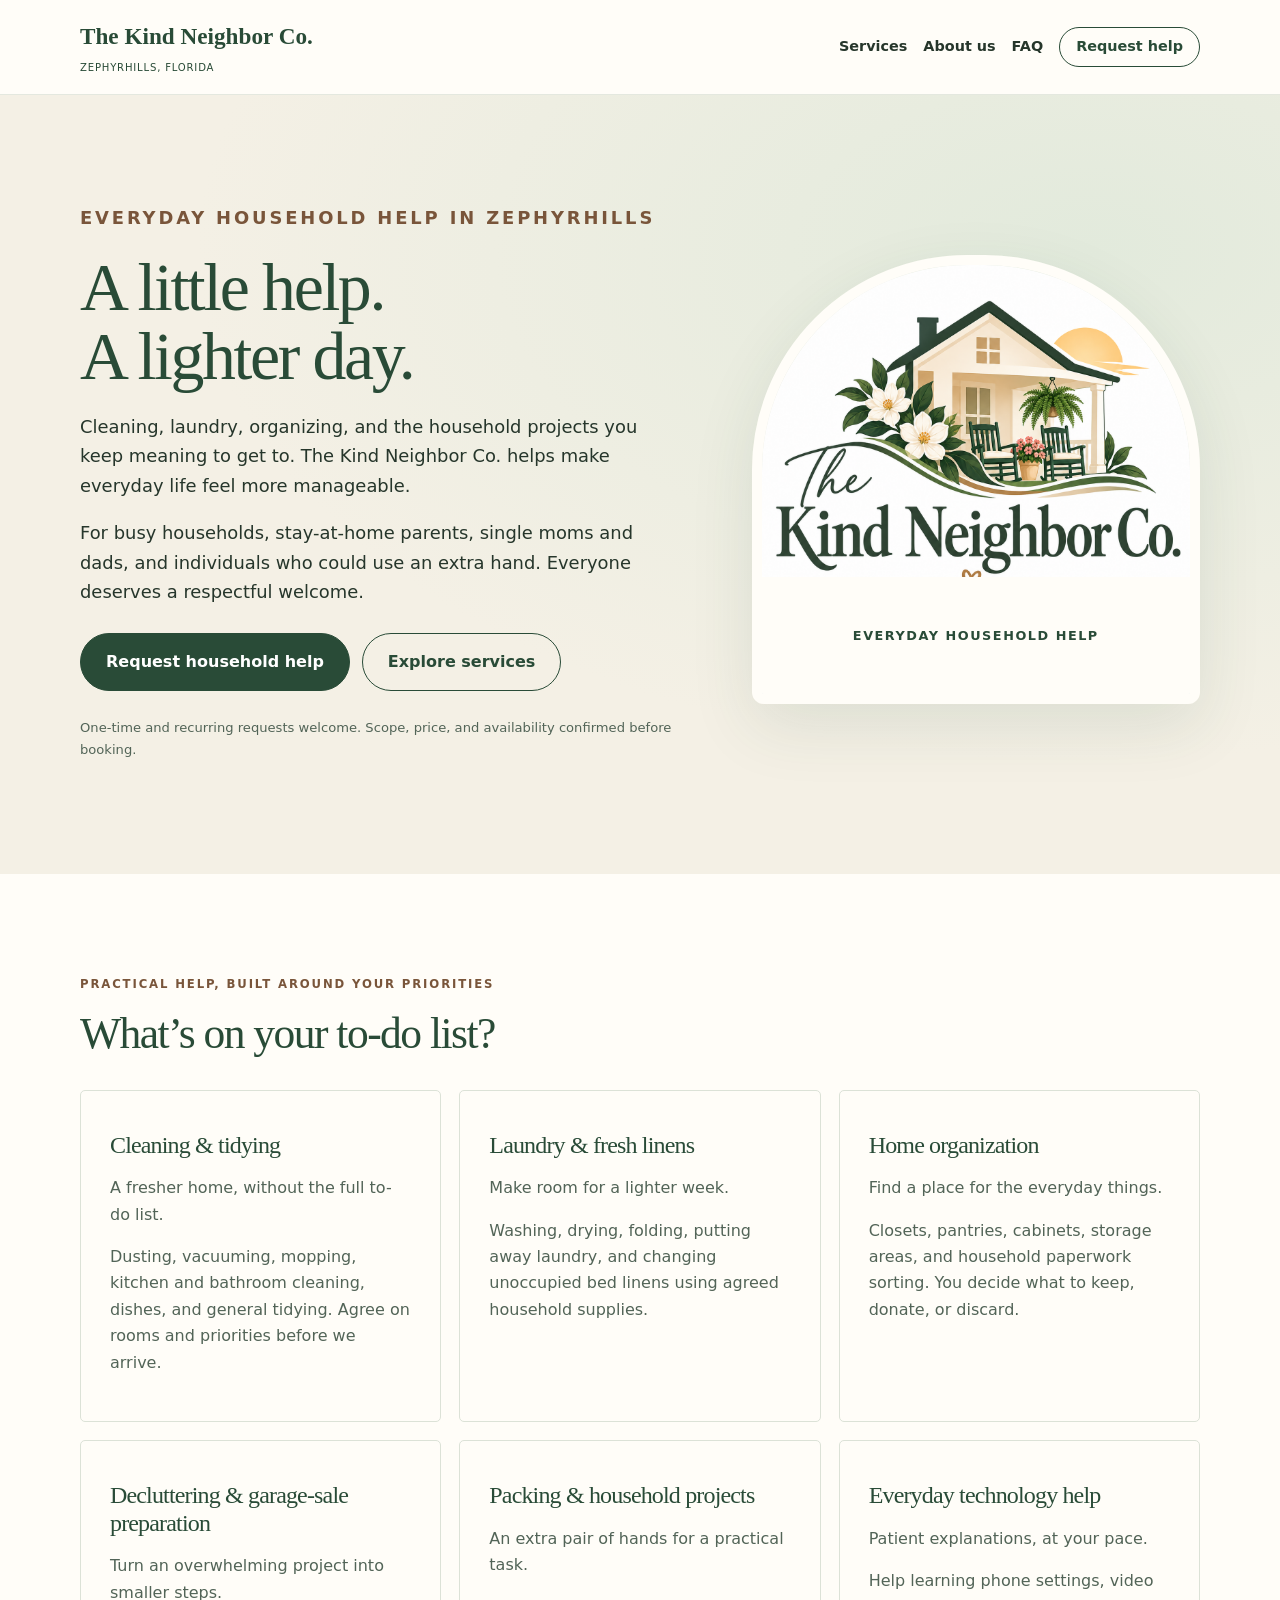
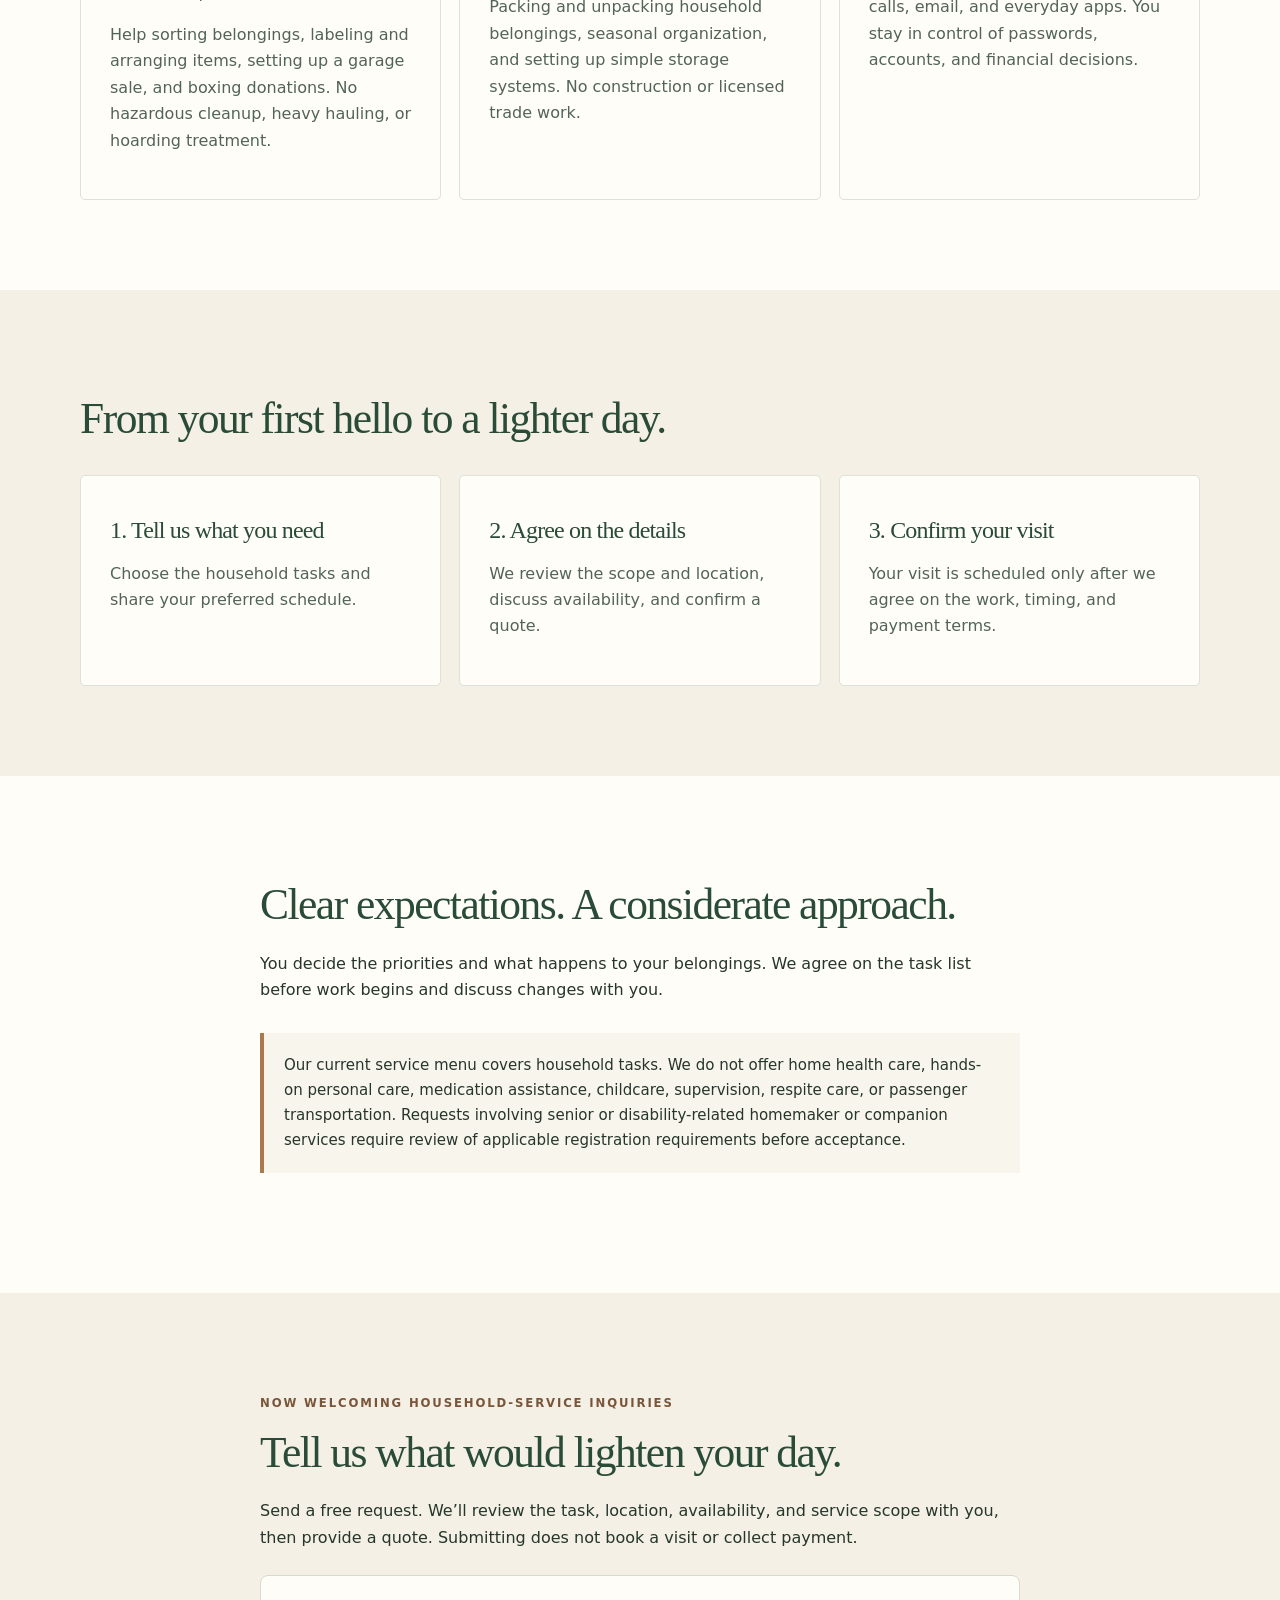
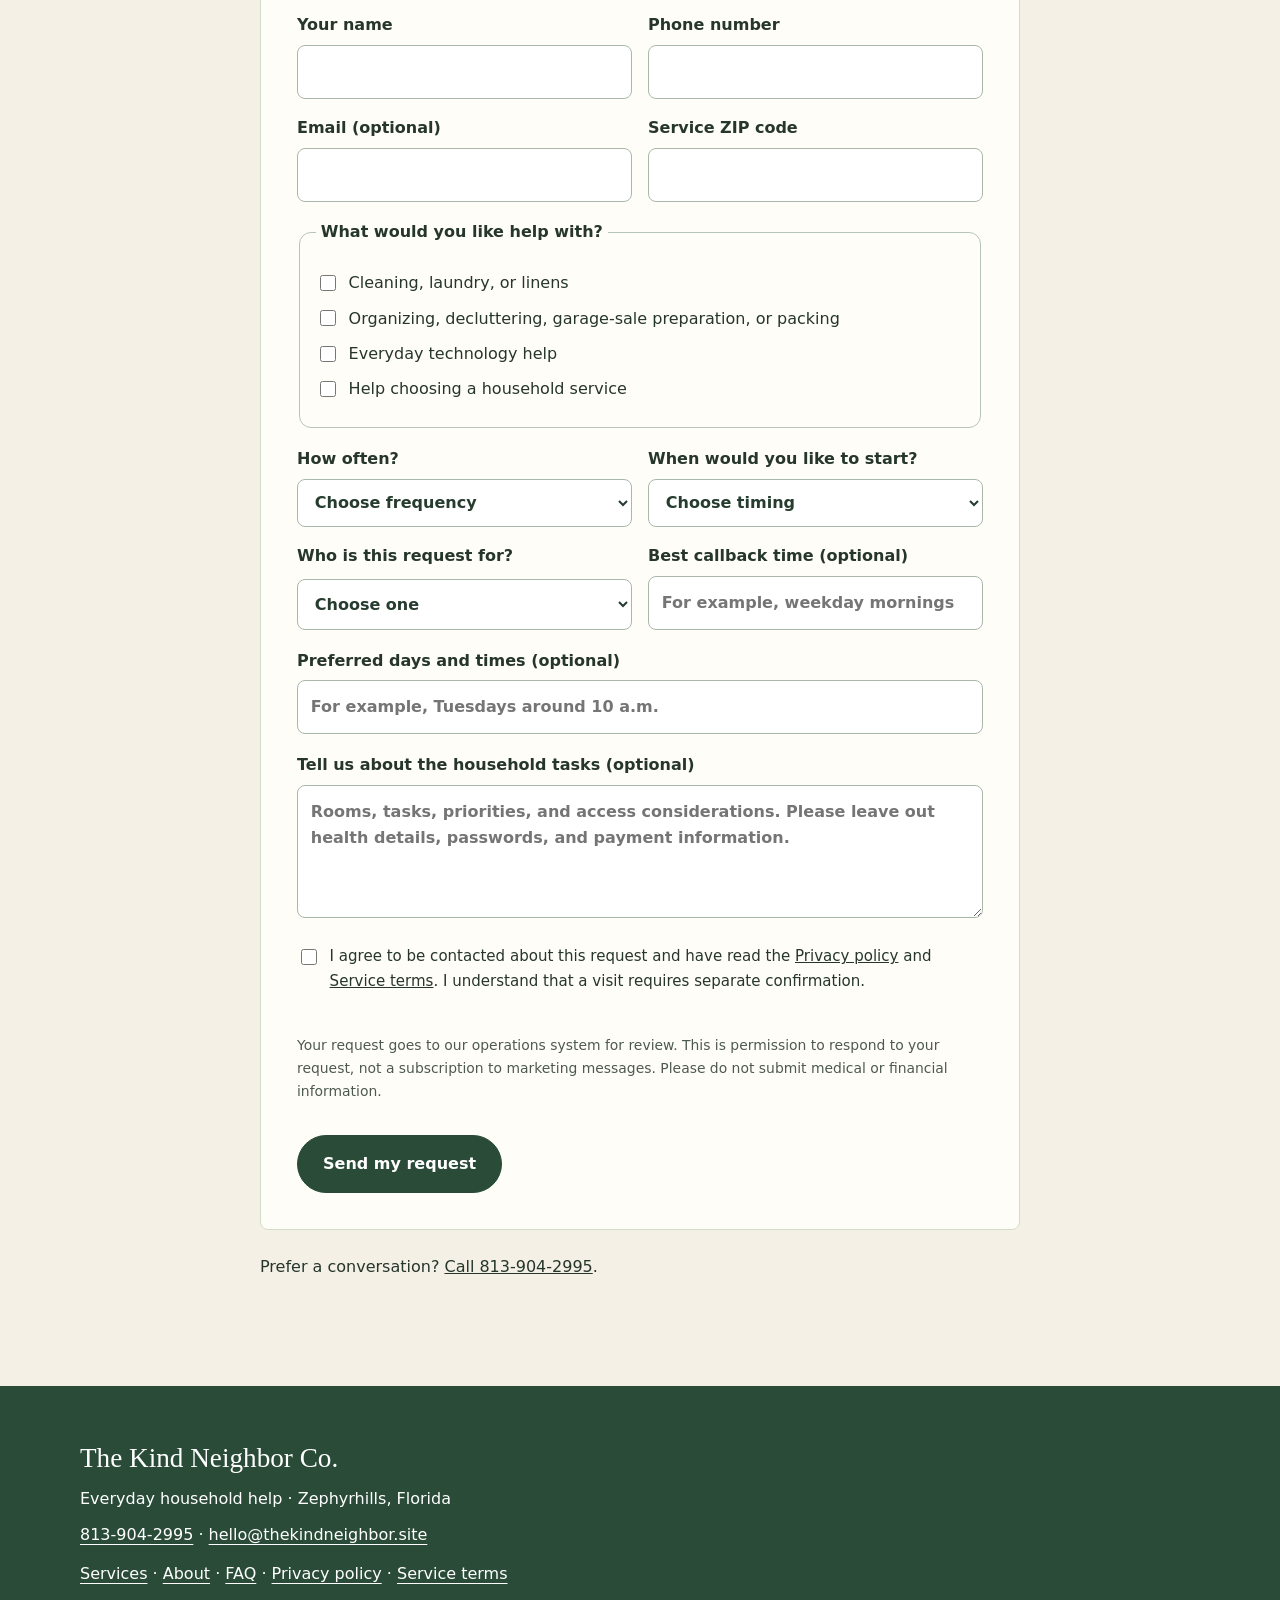
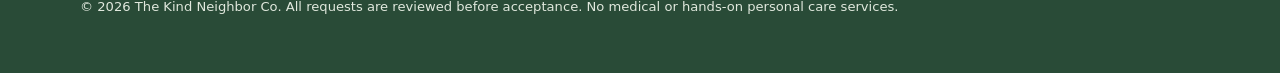
==== commit 6c12f6a7: "Align displayed logo caption with household services" ====
--- a/index.html
+++ b/index.html
@@ -1 +1 @@
-<!doctype html><html lang="en"><head><meta charset="utf-8"><meta name="viewport" content="width=device-width,initial-scale=1"><meta name="theme-color" content="#294b37"><meta name="description" content="Cleaning, laundry, organizing, decluttering, garage-sale preparation, and everyday technology help in Zephyrhills, Florida. Request a quote."><title>Everyday Household Help in Zephyrhills | The Kind Neighbor Co.</title><link rel="canonical" href="https://thekindneighbor.site/"><link rel="icon" href="/assets/logo.png"><link rel="stylesheet" href="/styles.css?v=household1"><meta property="og:type" content="website"><meta property="og:title" content="Everyday Household Help in Zephyrhills | The Kind Neighbor Co."><meta property="og:description" content="Cleaning, laundry, organizing, decluttering, garage-sale preparation, and everyday technology help in Zephyrhills, Florida. Request a quote."><meta property="og:url" content="https://thekindneighbor.site/"><meta property="og:image" content="https://thekindneighbor.site/assets/logo.png"><script src="/script.js?v=household1" defer></script></head><body><a class="skip" href="#main">Skip to content</a><header class="header"><div class="wrap nav"><a href="/" class="brand">The Kind Neighbor Co.<small>Zephyrhills, Florida</small></a><nav aria-label="Main navigation"><a href="/services.html">Services</a><a href="/about.html">About us</a><a href="/faq.html">FAQ</a><a class="navcta" href="/#request">Request help</a></nav></div></header><main id="main"><section class="hero"><div class="wrap hero-grid"><div><p class="eyebrow">Everyday household help in Zephyrhills</p><h1>A little help.<br>A lighter day.</h1><p>Cleaning, laundry, organizing, and the household projects you keep meaning to get to. The Kind Neighbor Co. helps make everyday life feel more manageable.</p><p>For busy households, stay-at-home parents, single moms and dads, and individuals who could use an extra hand. Everyone deserves a respectful welcome.</p><div class="actions"><a class="button" href="#request">Request household help</a><a class="button secondary" href="/services.html">Explore services</a></div><p class="fine">One-time and recurring requests welcome. Scope, price, and availability confirmed before booking.</p></div><img class="hero-logo" src="/assets/logo.png" alt="The Kind Neighbor Co. porch logo" width="650" height="650"></div></section><section class="section" id="services"><div class="wrap"><p class="eyebrow">Practical help, built around your priorities</p><h2>What’s on your to-do list?</h2><div class="cards"><article><h3>Cleaning & tidying</h3><p>A fresher home, without the full to-do list.</p><p>Dusting, vacuuming, mopping, kitchen and bathroom cleaning, dishes, and general tidying. Agree on rooms and priorities before we arrive.</p></article><article><h3>Laundry & fresh linens</h3><p>Make room for a lighter week.</p><p>Washing, drying, folding, putting away laundry, and changing unoccupied bed linens using agreed household supplies.</p></article><article><h3>Home organization</h3><p>Find a place for the everyday things.</p><p>Closets, pantries, cabinets, storage areas, and household paperwork sorting. You decide what to keep, donate, or discard.</p></article><article><h3>Decluttering & garage-sale preparation</h3><p>Turn an overwhelming project into smaller steps.</p><p>Help sorting belongings, labeling and arranging items, setting up a garage sale, and boxing donations. No hazardous cleanup, heavy hauling, or hoarding treatment.</p></article><article><h3>Packing & household projects</h3><p>An extra pair of hands for a practical task.</p><p>Packing and unpacking household belongings, seasonal organization, and setting up simple storage systems. No construction or licensed trade work.</p></article><article><h3>Everyday technology help</h3><p>Patient explanations, at your pace.</p><p>Help learning phone settings, video calls, email, and everyday apps. You stay in control of passwords, accounts, and financial decisions.</p></article></div></div></section><section class="section tinted"><div class="wrap"><h2>From your first hello to a lighter day.</h2><div class="cards"><article><h3>1. Tell us what you need</h3><p>Choose the household tasks and share your preferred schedule.</p></article><article><h3>2. Agree on the details</h3><p>We review the scope and location, discuss availability, and confirm a quote.</p></article><article><h3>3. Confirm your visit</h3><p>Your visit is scheduled only after we agree on the work, timing, and payment terms.</p></article></div></div></section><section class="section"><div class="wrap narrow"><h2>Clear expectations. A considerate approach.</h2><p>You decide the priorities and what happens to your belongings. We agree on the task list before work begins and discuss changes with you.</p><p class="scope-note">Our current service menu covers household tasks. We do not offer home health care, hands-on personal care, medication assistance, childcare, supervision, respite care, or passenger transportation. Requests involving senior or disability-related homemaker or companion services require review of applicable registration requirements before acceptance.</p></div></section><section class="section tinted" id="request"><div class="wrap narrow"><p class="eyebrow">Now welcoming household-service inquiries</p><h2>Tell us what would lighten your day.</h2><p>Send a free request. We’ll review the task, location, availability, and service scope with you, then provide a quote. Submitting does not book a visit or collect payment.</p><form id="inquiry-form" class="inquiry-form" aria-describedby="request-privacy"><div class="form-grid"><label>Your name<input name="name" autocomplete="name" maxlength="100" required></label><label>Phone number<input name="phone" type="tel" autocomplete="tel" maxlength="30" pattern="[+0-9 ().-]{7,30}" required></label><label>Email (optional)<input name="email" type="email" autocomplete="email" maxlength="150"></label><label>Service ZIP code<input name="zip" inputmode="numeric" autocomplete="postal-code" pattern="[0-9]{5}" maxlength="5" required></label></div><fieldset><legend>What would you like help with?</legend><label class="choice"><input type="checkbox" name="services" value="Light housekeeping &amp; laundry">Cleaning, laundry, or linens</label><label class="choice"><input type="checkbox" name="services" value="Home organization &amp; routines">Organizing, decluttering, garage-sale preparation, or packing</label><label class="choice"><input type="checkbox" name="services" value="Technology assistance">Everyday technology help</label><label class="choice"><input type="checkbox" name="services" value="Not sure yet">Help choosing a household service</label></fieldset><div class="form-grid"><label>How often?<select name="frequency" required><option value="">Choose frequency</option><option>One-time visit</option><option>Once a week</option><option>Twice a week</option><option>Three or more times a week</option><option>Not sure yet</option></select></label><label>When would you like to start?<select name="start_time" required><option value="">Choose timing</option><option>As soon as available</option><option>Within a month</option><option>Just exploring options</option></select></label><label>Who is this request for?<select name="request_for" required><option value="">Choose one</option><option>Myself</option><option>A family member</option><option>Someone else</option></select></label><label>Best callback time (optional)<input name="callback_time" maxlength="100" placeholder="For example, weekday mornings"></label></div><label>Preferred days and times (optional)<input name="visit_preferences" maxlength="200" placeholder="For example, Tuesdays around 10 a.m."></label><label>Tell us about the household tasks (optional)<textarea name="message" rows="4" maxlength="500" placeholder="Rooms, tasks, priorities, and access considerations. Please leave out health details, passwords, and payment information."></textarea></label><div class="launch-trap" aria-hidden="true"><label>Leave this empty<input name="company_website" tabindex="-1" autocomplete="off"></label></div><label class="choice consent"><input name="contact_consent" type="checkbox" value="Yes" required><span>I agree to be contacted about this request and have read the <a href="/privacy.html">Privacy policy</a> and <a href="/terms.html">Service terms</a>. I understand that a visit requires separate confirmation.</span></label><p class="form-hint" id="request-privacy">Your request goes to our operations system for review. This is permission to respond to your request, not a subscription to marketing messages. Please do not submit medical or financial information.</p><button id="submit-inquiry" class="button" type="submit">Send my request</button><p id="form-status" class="form-status" role="status" aria-live="polite"></p><noscript><p>JavaScript is required for this form. Call <a href="tel:+18139042995">813-904-2995</a> instead.</p></noscript></form><p>Prefer a conversation? <a href="tel:+18139042995">Call 813-904-2995</a>.</p></div></section></main><footer><div class="wrap"><strong>The Kind Neighbor Co.</strong><p>Everyday household help · Zephyrhills, Florida</p><p><a href="tel:+18139042995">813-904-2995</a> · <a href="mailto:hello@thekindneighbor.site">hello@thekindneighbor.site</a></p><p><a href="/services.html">Services</a> · <a href="/about.html">About</a> · <a href="/faq.html">FAQ</a> · <a href="/privacy.html">Privacy policy</a> · <a href="/terms.html">Service terms</a></p><p class="fine">© <span id="year">2026</span> The Kind Neighbor Co. All requests are reviewed before acceptance. No medical or hands-on personal care services.</p></div></footer></body></html>+<!doctype html><html lang="en"><head><meta charset="utf-8"><meta name="viewport" content="width=device-width,initial-scale=1"><meta name="theme-color" content="#294b37"><meta name="description" content="Cleaning, laundry, organizing, decluttering, garage-sale preparation, and everyday technology help in Zephyrhills, Florida. Request a quote."><title>Everyday Household Help in Zephyrhills | The Kind Neighbor Co.</title><link rel="canonical" href="https://thekindneighbor.site/"><link rel="icon" href="/assets/logo.png"><link rel="stylesheet" href="/styles.css?v=household1"><meta property="og:type" content="website"><meta property="og:title" content="Everyday Household Help in Zephyrhills | The Kind Neighbor Co."><meta property="og:description" content="Cleaning, laundry, organizing, decluttering, garage-sale preparation, and everyday technology help in Zephyrhills, Florida. Request a quote."><meta property="og:url" content="https://thekindneighbor.site/"><meta property="og:image" content="https://thekindneighbor.site/assets/logo.png"><script src="/script.js?v=household1" defer></script></head><body><a class="skip" href="#main">Skip to content</a><header class="header"><div class="wrap nav"><a href="/" class="brand">The Kind Neighbor Co.<small>Zephyrhills, Florida</small></a><nav aria-label="Main navigation"><a href="/services.html">Services</a><a href="/about.html">About us</a><a href="/faq.html">FAQ</a><a class="navcta" href="/#request">Request help</a></nav></div></header><main id="main"><section class="hero"><div class="wrap hero-grid"><div><p class="eyebrow">Everyday household help in Zephyrhills</p><h1>A little help.<br>A lighter day.</h1><p>Cleaning, laundry, organizing, and the household projects you keep meaning to get to. The Kind Neighbor Co. helps make everyday life feel more manageable.</p><p>For busy households, stay-at-home parents, single moms and dads, and individuals who could use an extra hand. Everyone deserves a respectful welcome.</p><div class="actions"><a class="button" href="#request">Request household help</a><a class="button secondary" href="/services.html">Explore services</a></div><p class="fine">One-time and recurring requests welcome. Scope, price, and availability confirmed before booking.</p></div><div class="logo-frame"><img class="hero-logo" src="/assets/logo.png" alt="The Kind Neighbor Co. porch logo" width="650" height="650"><span class="logo-caption">EVERYDAY HOUSEHOLD HELP</span></div></div></section><section class="section" id="services"><div class="wrap"><p class="eyebrow">Practical help, built around your priorities</p><h2>What’s on your to-do list?</h2><div class="cards"><article><h3>Cleaning & tidying</h3><p>A fresher home, without the full to-do list.</p><p>Dusting, vacuuming, mopping, kitchen and bathroom cleaning, dishes, and general tidying. Agree on rooms and priorities before we arrive.</p></article><article><h3>Laundry & fresh linens</h3><p>Make room for a lighter week.</p><p>Washing, drying, folding, putting away laundry, and changing unoccupied bed linens using agreed household supplies.</p></article><article><h3>Home organization</h3><p>Find a place for the everyday things.</p><p>Closets, pantries, cabinets, storage areas, and household paperwork sorting. You decide what to keep, donate, or discard.</p></article><article><h3>Decluttering & garage-sale preparation</h3><p>Turn an overwhelming project into smaller steps.</p><p>Help sorting belongings, labeling and arranging items, setting up a garage sale, and boxing donations. No hazardous cleanup, heavy hauling, or hoarding treatment.</p></article><article><h3>Packing & household projects</h3><p>An extra pair of hands for a practical task.</p><p>Packing and unpacking household belongings, seasonal organization, and setting up simple storage systems. No construction or licensed trade work.</p></article><article><h3>Everyday technology help</h3><p>Patient explanations, at your pace.</p><p>Help learning phone settings, video calls, email, and everyday apps. You stay in control of passwords, accounts, and financial decisions.</p></article></div></div></section><section class="section tinted"><div class="wrap"><h2>From your first hello to a lighter day.</h2><div class="cards"><article><h3>1. Tell us what you need</h3><p>Choose the household tasks and share your preferred schedule.</p></article><article><h3>2. Agree on the details</h3><p>We review the scope and location, discuss availability, and confirm a quote.</p></article><article><h3>3. Confirm your visit</h3><p>Your visit is scheduled only after we agree on the work, timing, and payment terms.</p></article></div></div></section><section class="section"><div class="wrap narrow"><h2>Clear expectations. A considerate approach.</h2><p>You decide the priorities and what happens to your belongings. We agree on the task list before work begins and discuss changes with you.</p><p class="scope-note">Our current service menu covers household tasks. We do not offer home health care, hands-on personal care, medication assistance, childcare, supervision, respite care, or passenger transportation. Requests involving senior or disability-related homemaker or companion services require review of applicable registration requirements before acceptance.</p></div></section><section class="section tinted" id="request"><div class="wrap narrow"><p class="eyebrow">Now welcoming household-service inquiries</p><h2>Tell us what would lighten your day.</h2><p>Send a free request. We’ll review the task, location, availability, and service scope with you, then provide a quote. Submitting does not book a visit or collect payment.</p><form id="inquiry-form" class="inquiry-form" aria-describedby="request-privacy"><div class="form-grid"><label>Your name<input name="name" autocomplete="name" maxlength="100" required></label><label>Phone number<input name="phone" type="tel" autocomplete="tel" maxlength="30" pattern="[+0-9 ().-]{7,30}" required></label><label>Email (optional)<input name="email" type="email" autocomplete="email" maxlength="150"></label><label>Service ZIP code<input name="zip" inputmode="numeric" autocomplete="postal-code" pattern="[0-9]{5}" maxlength="5" required></label></div><fieldset><legend>What would you like help with?</legend><label class="choice"><input type="checkbox" name="services" value="Light housekeeping &amp; laundry">Cleaning, laundry, or linens</label><label class="choice"><input type="checkbox" name="services" value="Home organization &amp; routines">Organizing, decluttering, garage-sale preparation, or packing</label><label class="choice"><input type="checkbox" name="services" value="Technology assistance">Everyday technology help</label><label class="choice"><input type="checkbox" name="services" value="Not sure yet">Help choosing a household service</label></fieldset><div class="form-grid"><label>How often?<select name="frequency" required><option value="">Choose frequency</option><option>One-time visit</option><option>Once a week</option><option>Twice a week</option><option>Three or more times a week</option><option>Not sure yet</option></select></label><label>When would you like to start?<select name="start_time" required><option value="">Choose timing</option><option>As soon as available</option><option>Within a month</option><option>Just exploring options</option></select></label><label>Who is this request for?<select name="request_for" required><option value="">Choose one</option><option>Myself</option><option>A family member</option><option>Someone else</option></select></label><label>Best callback time (optional)<input name="callback_time" maxlength="100" placeholder="For example, weekday mornings"></label></div><label>Preferred days and times (optional)<input name="visit_preferences" maxlength="200" placeholder="For example, Tuesdays around 10 a.m."></label><label>Tell us about the household tasks (optional)<textarea name="message" rows="4" maxlength="500" placeholder="Rooms, tasks, priorities, and access considerations. Please leave out health details, passwords, and payment information."></textarea></label><div class="launch-trap" aria-hidden="true"><label>Leave this empty<input name="company_website" tabindex="-1" autocomplete="off"></label></div><label class="choice consent"><input name="contact_consent" type="checkbox" value="Yes" required><span>I agree to be contacted about this request and have read the <a href="/privacy.html">Privacy policy</a> and <a href="/terms.html">Service terms</a>. I understand that a visit requires separate confirmation.</span></label><p class="form-hint" id="request-privacy">Your request goes to our operations system for review. This is permission to respond to your request, not a subscription to marketing messages. Please do not submit medical or financial information.</p><button id="submit-inquiry" class="button" type="submit">Send my request</button><p id="form-status" class="form-status" role="status" aria-live="polite"></p><noscript><p>JavaScript is required for this form. Call <a href="tel:+18139042995">813-904-2995</a> instead.</p></noscript></form><p>Prefer a conversation? <a href="tel:+18139042995">Call 813-904-2995</a>.</p></div></section></main><footer><div class="wrap"><strong>The Kind Neighbor Co.</strong><p>Everyday household help · Zephyrhills, Florida</p><p><a href="tel:+18139042995">813-904-2995</a> · <a href="mailto:hello@thekindneighbor.site">hello@thekindneighbor.site</a></p><p><a href="/services.html">Services</a> · <a href="/about.html">About</a> · <a href="/faq.html">FAQ</a> · <a href="/privacy.html">Privacy policy</a> · <a href="/terms.html">Service terms</a></p><p class="fine">© <span id="year">2026</span> The Kind Neighbor Co. All requests are reviewed before acceptance. No medical or hands-on personal care services.</p></div></footer></body></html>
--- a/styles.css
+++ b/styles.css
@@ -26,3 +26,5 @@
 .service-copy h1{font-size:clamp(2.4rem,5vw,3.8rem)}.service-copy h2{font-size:clamp(1.65rem,3vw,2.2rem);margin-top:1.5em}.service-copy li{margin:.7em 0}.service-copy a,.cards a{text-underline-offset:4px}.nav nav{flex-wrap:wrap;gap:16px}.hero h1{font-size:clamp(2.8rem,5.3vw,4.6rem)}
 
 .scope-note{padding:20px;border-left:4px solid var(--gold);background:var(--cream);font-size:.94rem;margin:30px 0}textarea{resize:vertical}footer a{display:inline-block;padding:4px 0}.service-copy{overflow-wrap:anywhere}
+
+.logo-frame{position:relative;width:100%;max-width:460px;margin:auto}.logo-frame .hero-logo{display:block}.logo-caption{position:absolute;left:10px;right:10px;bottom:10px;height:26%;display:flex;align-items:center;justify-content:center;padding:12px;background:#fffdf8;border-radius:0 0 3px 3px;color:var(--green);text-align:center;font-size:clamp(.7rem,1vw,.88rem);font-weight:650;letter-spacing:.12em}@media(max-width:800px){.logo-frame{max-width:350px}.logo-frame .hero-logo{max-width:none}}@media(max-width:520px){.logo-frame{max-width:280px}}
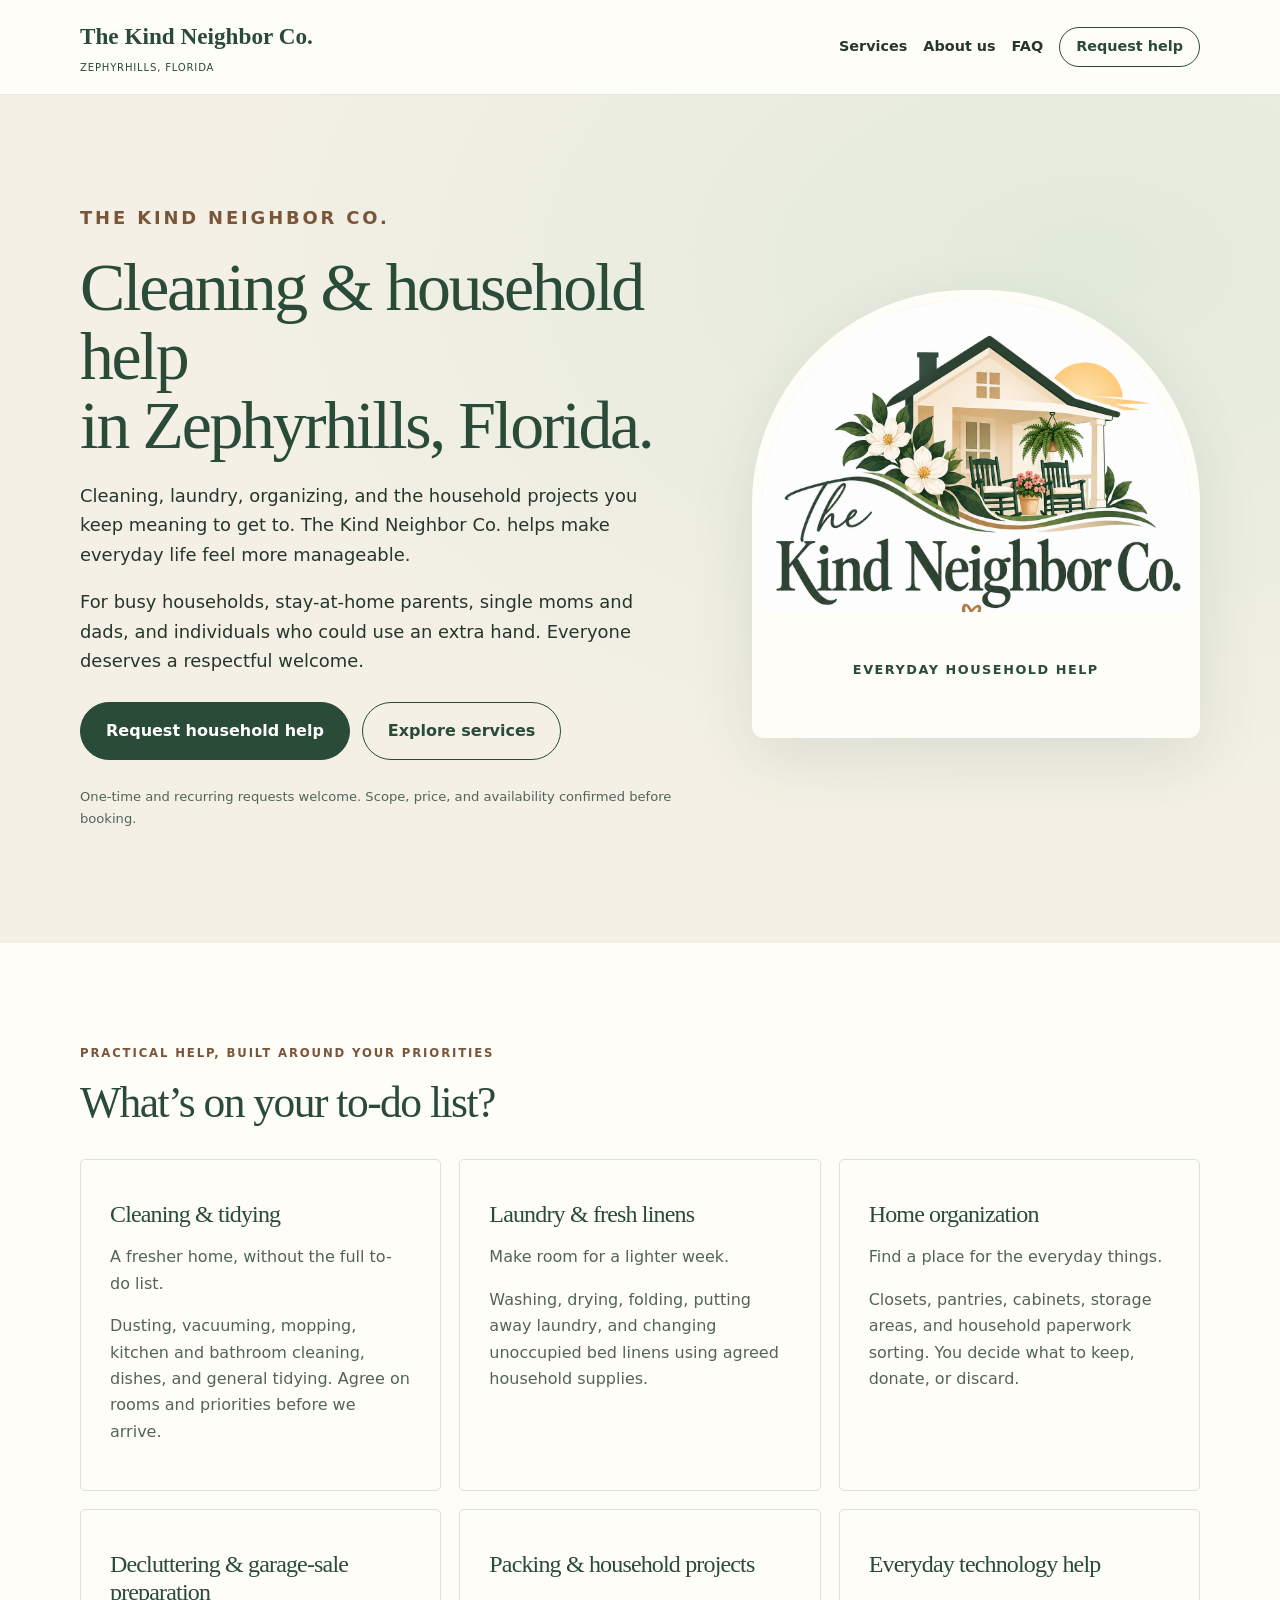
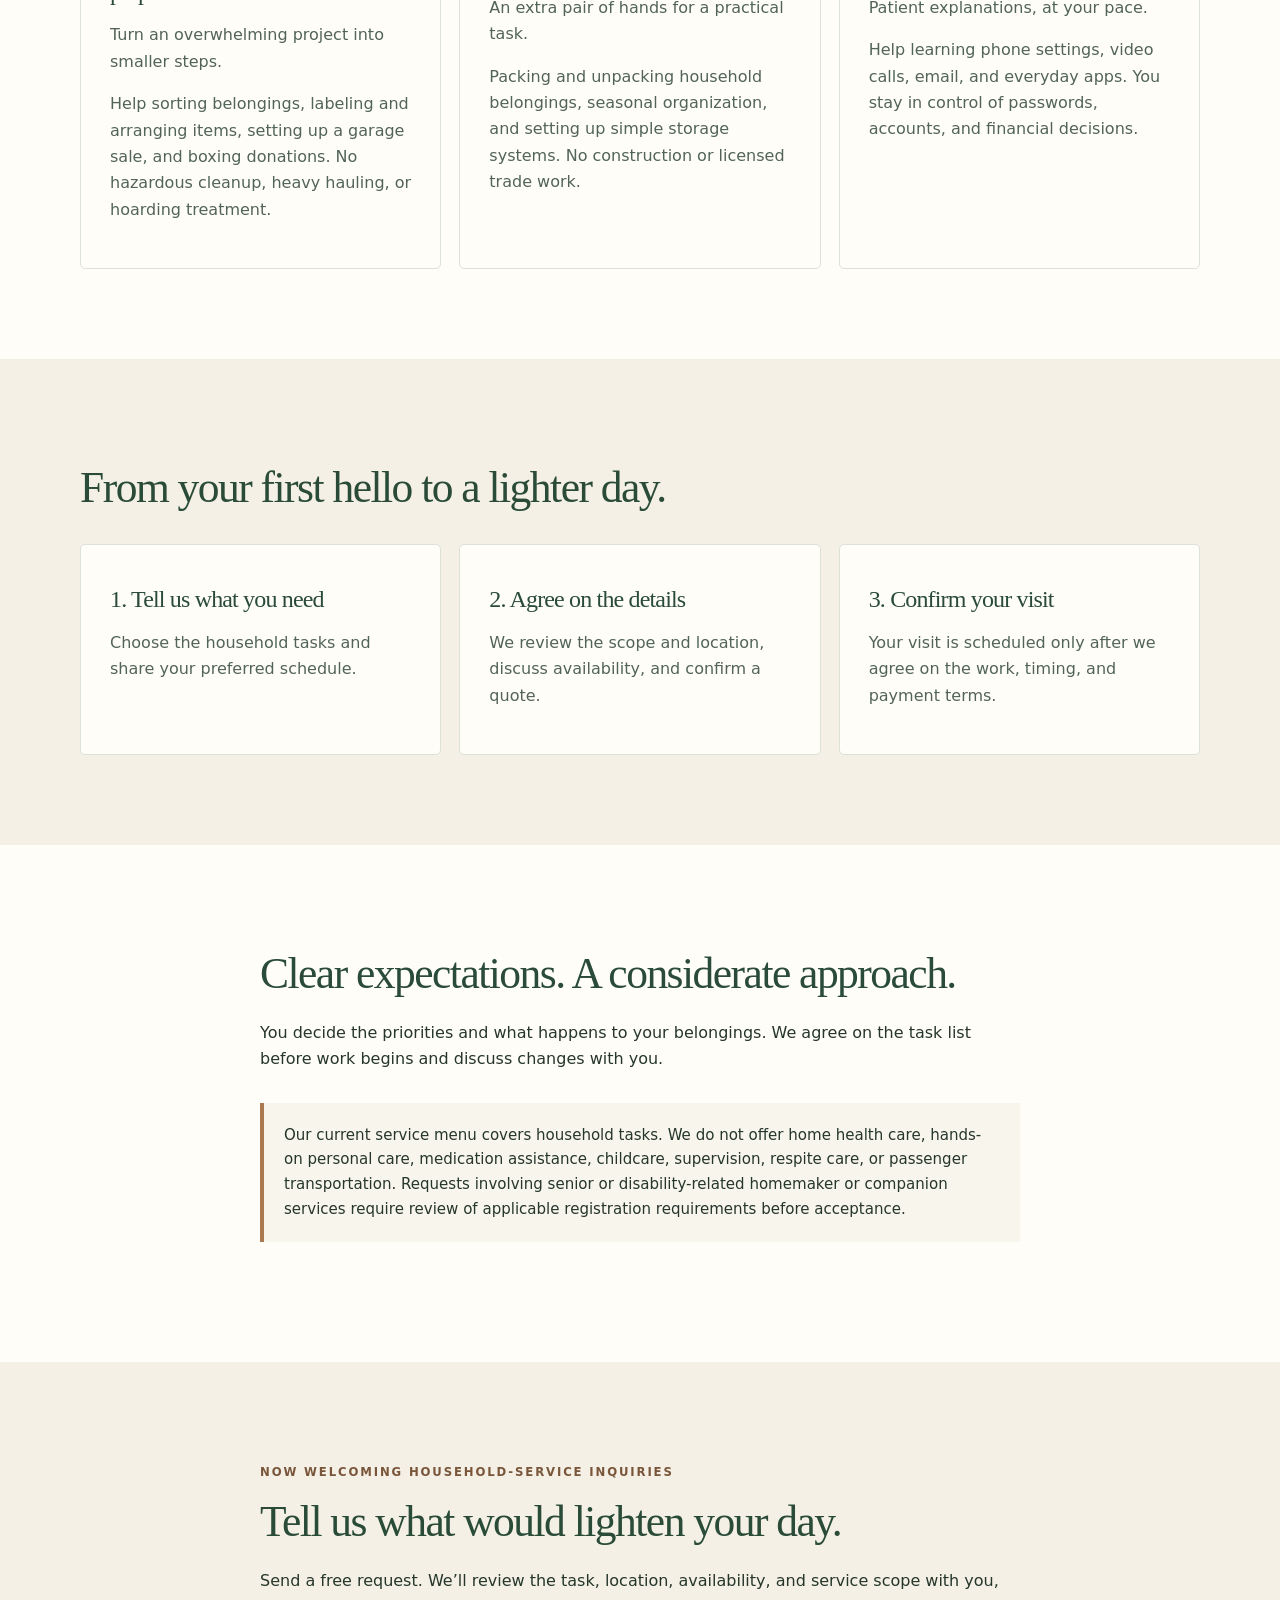
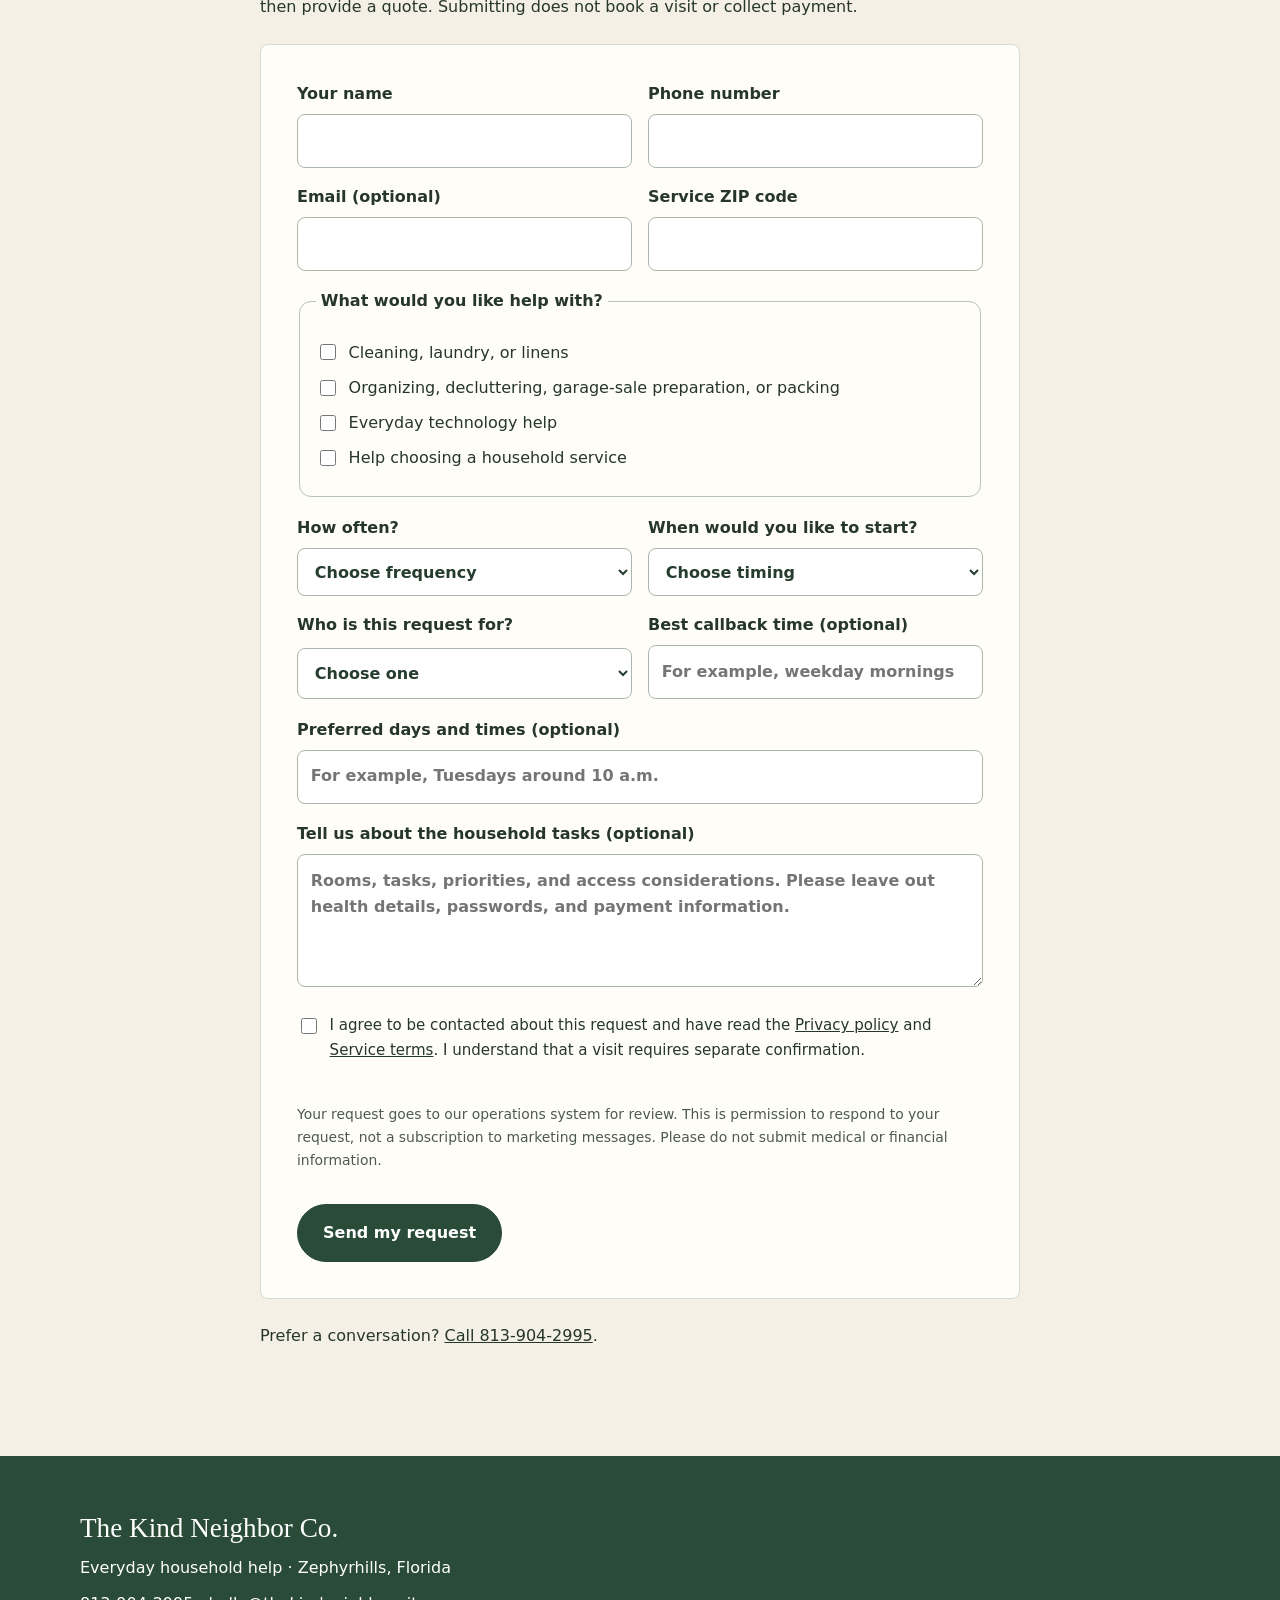
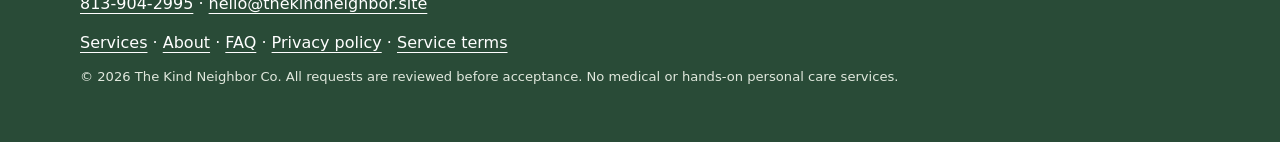
==== commit 7926b821: "Clarify Zephyrhills business identity, search titles and current household services" ====
--- a/index.html
+++ b/index.html
@@ -1 +1 @@
-<!doctype html><html lang="en"><head><meta charset="utf-8"><meta name="viewport" content="width=device-width,initial-scale=1"><meta name="theme-color" content="#294b37"><meta name="description" content="Cleaning, laundry, organizing, decluttering, garage-sale preparation, and everyday technology help in Zephyrhills, Florida. Request a quote."><title>Everyday Household Help in Zephyrhills | The Kind Neighbor Co.</title><link rel="canonical" href="https://thekindneighbor.site/"><link rel="icon" href="/assets/logo.png"><link rel="stylesheet" href="/styles.css?v=household1"><meta property="og:type" content="website"><meta property="og:title" content="Everyday Household Help in Zephyrhills | The Kind Neighbor Co."><meta property="og:description" content="Cleaning, laundry, organizing, decluttering, garage-sale preparation, and everyday technology help in Zephyrhills, Florida. Request a quote."><meta property="og:url" content="https://thekindneighbor.site/"><meta property="og:image" content="https://thekindneighbor.site/assets/logo.png"><script src="/script.js?v=household1" defer></script></head><body><a class="skip" href="#main">Skip to content</a><header class="header"><div class="wrap nav"><a href="/" class="brand">The Kind Neighbor Co.<small>Zephyrhills, Florida</small></a><nav aria-label="Main navigation"><a href="/services.html">Services</a><a href="/about.html">About us</a><a href="/faq.html">FAQ</a><a class="navcta" href="/#request">Request help</a></nav></div></header><main id="main"><section class="hero"><div class="wrap hero-grid"><div><p class="eyebrow">Everyday household help in Zephyrhills</p><h1>A little help.<br>A lighter day.</h1><p>Cleaning, laundry, organizing, and the household projects you keep meaning to get to. The Kind Neighbor Co. helps make everyday life feel more manageable.</p><p>For busy households, stay-at-home parents, single moms and dads, and individuals who could use an extra hand. Everyone deserves a respectful welcome.</p><div class="actions"><a class="button" href="#request">Request household help</a><a class="button secondary" href="/services.html">Explore services</a></div><p class="fine">One-time and recurring requests welcome. Scope, price, and availability confirmed before booking.</p></div><div class="logo-frame"><img class="hero-logo" src="/assets/logo.png" alt="The Kind Neighbor Co. porch logo" width="650" height="650"><span class="logo-caption">EVERYDAY HOUSEHOLD HELP</span></div></div></section><section class="section" id="services"><div class="wrap"><p class="eyebrow">Practical help, built around your priorities</p><h2>What’s on your to-do list?</h2><div class="cards"><article><h3>Cleaning & tidying</h3><p>A fresher home, without the full to-do list.</p><p>Dusting, vacuuming, mopping, kitchen and bathroom cleaning, dishes, and general tidying. Agree on rooms and priorities before we arrive.</p></article><article><h3>Laundry & fresh linens</h3><p>Make room for a lighter week.</p><p>Washing, drying, folding, putting away laundry, and changing unoccupied bed linens using agreed household supplies.</p></article><article><h3>Home organization</h3><p>Find a place for the everyday things.</p><p>Closets, pantries, cabinets, storage areas, and household paperwork sorting. You decide what to keep, donate, or discard.</p></article><article><h3>Decluttering & garage-sale preparation</h3><p>Turn an overwhelming project into smaller steps.</p><p>Help sorting belongings, labeling and arranging items, setting up a garage sale, and boxing donations. No hazardous cleanup, heavy hauling, or hoarding treatment.</p></article><article><h3>Packing & household projects</h3><p>An extra pair of hands for a practical task.</p><p>Packing and unpacking household belongings, seasonal organization, and setting up simple storage systems. No construction or licensed trade work.</p></article><article><h3>Everyday technology help</h3><p>Patient explanations, at your pace.</p><p>Help learning phone settings, video calls, email, and everyday apps. You stay in control of passwords, accounts, and financial decisions.</p></article></div></div></section><section class="section tinted"><div class="wrap"><h2>From your first hello to a lighter day.</h2><div class="cards"><article><h3>1. Tell us what you need</h3><p>Choose the household tasks and share your preferred schedule.</p></article><article><h3>2. Agree on the details</h3><p>We review the scope and location, discuss availability, and confirm a quote.</p></article><article><h3>3. Confirm your visit</h3><p>Your visit is scheduled only after we agree on the work, timing, and payment terms.</p></article></div></div></section><section class="section"><div class="wrap narrow"><h2>Clear expectations. A considerate approach.</h2><p>You decide the priorities and what happens to your belongings. We agree on the task list before work begins and discuss changes with you.</p><p class="scope-note">Our current service menu covers household tasks. We do not offer home health care, hands-on personal care, medication assistance, childcare, supervision, respite care, or passenger transportation. Requests involving senior or disability-related homemaker or companion services require review of applicable registration requirements before acceptance.</p></div></section><section class="section tinted" id="request"><div class="wrap narrow"><p class="eyebrow">Now welcoming household-service inquiries</p><h2>Tell us what would lighten your day.</h2><p>Send a free request. We’ll review the task, location, availability, and service scope with you, then provide a quote. Submitting does not book a visit or collect payment.</p><form id="inquiry-form" class="inquiry-form" aria-describedby="request-privacy"><div class="form-grid"><label>Your name<input name="name" autocomplete="name" maxlength="100" required></label><label>Phone number<input name="phone" type="tel" autocomplete="tel" maxlength="30" pattern="[+0-9 ().-]{7,30}" required></label><label>Email (optional)<input name="email" type="email" autocomplete="email" maxlength="150"></label><label>Service ZIP code<input name="zip" inputmode="numeric" autocomplete="postal-code" pattern="[0-9]{5}" maxlength="5" required></label></div><fieldset><legend>What would you like help with?</legend><label class="choice"><input type="checkbox" name="services" value="Light housekeeping &amp; laundry">Cleaning, laundry, or linens</label><label class="choice"><input type="checkbox" name="services" value="Home organization &amp; routines">Organizing, decluttering, garage-sale preparation, or packing</label><label class="choice"><input type="checkbox" name="services" value="Technology assistance">Everyday technology help</label><label class="choice"><input type="checkbox" name="services" value="Not sure yet">Help choosing a household service</label></fieldset><div class="form-grid"><label>How often?<select name="frequency" required><option value="">Choose frequency</option><option>One-time visit</option><option>Once a week</option><option>Twice a week</option><option>Three or more times a week</option><option>Not sure yet</option></select></label><label>When would you like to start?<select name="start_time" required><option value="">Choose timing</option><option>As soon as available</option><option>Within a month</option><option>Just exploring options</option></select></label><label>Who is this request for?<select name="request_for" required><option value="">Choose one</option><option>Myself</option><option>A family member</option><option>Someone else</option></select></label><label>Best callback time (optional)<input name="callback_time" maxlength="100" placeholder="For example, weekday mornings"></label></div><label>Preferred days and times (optional)<input name="visit_preferences" maxlength="200" placeholder="For example, Tuesdays around 10 a.m."></label><label>Tell us about the household tasks (optional)<textarea name="message" rows="4" maxlength="500" placeholder="Rooms, tasks, priorities, and access considerations. Please leave out health details, passwords, and payment information."></textarea></label><div class="launch-trap" aria-hidden="true"><label>Leave this empty<input name="company_website" tabindex="-1" autocomplete="off"></label></div><label class="choice consent"><input name="contact_consent" type="checkbox" value="Yes" required><span>I agree to be contacted about this request and have read the <a href="/privacy.html">Privacy policy</a> and <a href="/terms.html">Service terms</a>. I understand that a visit requires separate confirmation.</span></label><p class="form-hint" id="request-privacy">Your request goes to our operations system for review. This is permission to respond to your request, not a subscription to marketing messages. Please do not submit medical or financial information.</p><button id="submit-inquiry" class="button" type="submit">Send my request</button><p id="form-status" class="form-status" role="status" aria-live="polite"></p><noscript><p>JavaScript is required for this form. Call <a href="tel:+18139042995">813-904-2995</a> instead.</p></noscript></form><p>Prefer a conversation? <a href="tel:+18139042995">Call 813-904-2995</a>.</p></div></section></main><footer><div class="wrap"><strong>The Kind Neighbor Co.</strong><p>Everyday household help · Zephyrhills, Florida</p><p><a href="tel:+18139042995">813-904-2995</a> · <a href="mailto:hello@thekindneighbor.site">hello@thekindneighbor.site</a></p><p><a href="/services.html">Services</a> · <a href="/about.html">About</a> · <a href="/faq.html">FAQ</a> · <a href="/privacy.html">Privacy policy</a> · <a href="/terms.html">Service terms</a></p><p class="fine">© <span id="year">2026</span> The Kind Neighbor Co. All requests are reviewed before acceptance. No medical or hands-on personal care services.</p></div></footer></body></html>+<!doctype html><html lang="en"><head><meta charset="utf-8"><meta name="viewport" content="width=device-width,initial-scale=1"><meta name="theme-color" content="#294b37"><meta name="description" content="The Kind Neighbor Co. provides cleaning, laundry, organizing, decluttering and everyday technology help in Zephyrhills, FL. Request a household-service quote."><title>The Kind Neighbor Co. | Household Help in Zephyrhills</title><link rel="canonical" href="https://thekindneighbor.site/"><link rel="icon" href="/assets/logo.png"><link rel="stylesheet" href="/styles.css?v=household3"><meta property="og:type" content="website"><meta property="og:title" content="The Kind Neighbor Co. | Household Help in Zephyrhills"><meta property="og:description" content="The Kind Neighbor Co. provides cleaning, laundry, organizing, decluttering and everyday technology help in Zephyrhills, FL. Request a household-service quote."><meta property="og:url" content="https://thekindneighbor.site/"><meta property="og:image" content="https://thekindneighbor.site/assets/logo.png"><script src="/script.js?v=household1" defer></script><meta name="robots" content="index,follow,max-image-preview:large"><script type="application/ld+json">{"@context": "https://schema.org", "@graph": [{"@type": "LocalBusiness", "@id": "https://thekindneighbor.site/#business", "name": "The Kind Neighbor Co.", "url": "https://thekindneighbor.site/", "telephone": "+1-813-904-2995", "email": "hello@thekindneighbor.site", "areaServed": {"@type": "City", "name": "Zephyrhills", "containedInPlace": {"@type": "State", "name": "Florida"}}, "description": "Everyday household help in Zephyrhills, Florida: cleaning, laundry, home organization, decluttering, garage-sale preparation, packing, and everyday technology assistance.", "logo": {"@type": "ImageObject", "@id": "https://thekindneighbor.site/#logo", "url": "https://thekindneighbor.site/assets/logo.png", "contentUrl": "https://thekindneighbor.site/assets/logo.png", "caption": "The Kind Neighbor Co."}, "image": "https://thekindneighbor.site/assets/logo.png", "address": {"@type": "PostalAddress", "addressLocality": "Zephyrhills", "addressRegion": "FL", "addressCountry": "US"}}, {"@type": "WebSite", "@id": "https://thekindneighbor.site/#website", "url": "https://thekindneighbor.site/", "name": "The Kind Neighbor Co.", "publisher": {"@id": "https://thekindneighbor.site/#business"}, "alternateName": ["The Kind Neighbor Co. – Zephyrhills", "thekindneighbor.site"], "description": "The Kind Neighbor Co. — everyday household help in Zephyrhills, Florida.", "inLanguage": "en-US"}, {"@type": "WebPage", "@id": "https://thekindneighbor.site/#webpage", "url": "https://thekindneighbor.site/", "name": "The Kind Neighbor Co. | Household Help in Zephyrhills", "isPartOf": {"@id": "https://thekindneighbor.site/#website"}, "about": {"@id": "https://thekindneighbor.site/#business"}, "description": "The Kind Neighbor Co. provides cleaning, laundry, organizing, decluttering and everyday technology help in Zephyrhills, FL. Request a household-service quote.", "inLanguage": "en-US", "dateModified": "2026-10-31", "mainEntity": {"@id": "https://thekindneighbor.site/#business"}, "primaryImageOfPage": {"@id": "https://thekindneighbor.site/#logo"}}]}</script><meta property="og:site_name" content="The Kind Neighbor Co."><meta property="og:locale" content="en_US"><meta name="twitter:card" content="summary"><meta name="twitter:title" content="The Kind Neighbor Co. | Household Help in Zephyrhills"><meta name="twitter:description" content="The Kind Neighbor Co. provides cleaning, laundry, organizing, decluttering and everyday technology help in Zephyrhills, FL. Request a household-service quote."><meta name="twitter:image" content="https://thekindneighbor.site/assets/logo.png"></head><body><a class="skip" href="#main">Skip to content</a><header class="header"><div class="wrap nav"><a href="/" class="brand">The Kind Neighbor Co.<small>Zephyrhills, Florida</small></a><nav aria-label="Main navigation"><a href="/services.html">Services</a><a href="/about.html">About us</a><a href="/faq.html">FAQ</a><a class="navcta" href="/#request">Request help</a></nav></div></header><main id="main"><section class="hero"><div class="wrap hero-grid"><div><p class="eyebrow">The Kind Neighbor Co.</p><h1>Cleaning &amp; household help<br>in Zephyrhills, Florida.</h1><p>Cleaning, laundry, organizing, and the household projects you keep meaning to get to. The Kind Neighbor Co. helps make everyday life feel more manageable.</p><p>For busy households, stay-at-home parents, single moms and dads, and individuals who could use an extra hand. Everyone deserves a respectful welcome.</p><div class="actions"><a class="button" href="#request">Request household help</a><a class="button secondary" href="/services.html">Explore services</a></div><p class="fine">One-time and recurring requests welcome. Scope, price, and availability confirmed before booking.</p></div><div class="logo-frame"><img class="hero-logo" src="/assets/logo.png" alt="The Kind Neighbor Co. porch logo" width="650" height="650"><span class="logo-caption">EVERYDAY HOUSEHOLD HELP</span></div></div></section><section class="section" id="services"><div class="wrap"><p class="eyebrow">Practical help, built around your priorities</p><h2>What’s on your to-do list?</h2><div class="cards"><article><h3>Cleaning & tidying</h3><p>A fresher home, without the full to-do list.</p><p>Dusting, vacuuming, mopping, kitchen and bathroom cleaning, dishes, and general tidying. Agree on rooms and priorities before we arrive.</p></article><article><h3>Laundry & fresh linens</h3><p>Make room for a lighter week.</p><p>Washing, drying, folding, putting away laundry, and changing unoccupied bed linens using agreed household supplies.</p></article><article><h3>Home organization</h3><p>Find a place for the everyday things.</p><p>Closets, pantries, cabinets, storage areas, and household paperwork sorting. You decide what to keep, donate, or discard.</p></article><article><h3>Decluttering & garage-sale preparation</h3><p>Turn an overwhelming project into smaller steps.</p><p>Help sorting belongings, labeling and arranging items, setting up a garage sale, and boxing donations. No hazardous cleanup, heavy hauling, or hoarding treatment.</p></article><article><h3>Packing & household projects</h3><p>An extra pair of hands for a practical task.</p><p>Packing and unpacking household belongings, seasonal organization, and setting up simple storage systems. No construction or licensed trade work.</p></article><article><h3>Everyday technology help</h3><p>Patient explanations, at your pace.</p><p>Help learning phone settings, video calls, email, and everyday apps. You stay in control of passwords, accounts, and financial decisions.</p></article></div></div></section><section class="section tinted"><div class="wrap"><h2>From your first hello to a lighter day.</h2><div class="cards"><article><h3>1. Tell us what you need</h3><p>Choose the household tasks and share your preferred schedule.</p></article><article><h3>2. Agree on the details</h3><p>We review the scope and location, discuss availability, and confirm a quote.</p></article><article><h3>3. Confirm your visit</h3><p>Your visit is scheduled only after we agree on the work, timing, and payment terms.</p></article></div></div></section><section class="section"><div class="wrap narrow"><h2>Clear expectations. A considerate approach.</h2><p>You decide the priorities and what happens to your belongings. We agree on the task list before work begins and discuss changes with you.</p><p class="scope-note">Our current service menu covers household tasks. We do not offer home health care, hands-on personal care, medication assistance, childcare, supervision, respite care, or passenger transportation. Requests involving senior or disability-related homemaker or companion services require review of applicable registration requirements before acceptance.</p></div></section><section class="section tinted" id="request"><div class="wrap narrow"><p class="eyebrow">Now welcoming household-service inquiries</p><h2>Tell us what would lighten your day.</h2><p>Send a free request. We’ll review the task, location, availability, and service scope with you, then provide a quote. Submitting does not book a visit or collect payment.</p><form id="inquiry-form" class="inquiry-form" aria-describedby="request-privacy"><div class="form-grid"><label>Your name<input name="name" autocomplete="name" maxlength="100" required></label><label>Phone number<input name="phone" type="tel" autocomplete="tel" maxlength="30" pattern="[+0-9 ().-]{7,30}" required></label><label>Email (optional)<input name="email" type="email" autocomplete="email" maxlength="150"></label><label>Service ZIP code<input name="zip" inputmode="numeric" autocomplete="postal-code" pattern="[0-9]{5}" maxlength="5" required></label></div><fieldset><legend>What would you like help with?</legend><label class="choice"><input type="checkbox" name="services" value="Light housekeeping &amp; laundry">Cleaning, laundry, or linens</label><label class="choice"><input type="checkbox" name="services" value="Home organization &amp; routines">Organizing, decluttering, garage-sale preparation, or packing</label><label class="choice"><input type="checkbox" name="services" value="Technology assistance">Everyday technology help</label><label class="choice"><input type="checkbox" name="services" value="Not sure yet">Help choosing a household service</label></fieldset><div class="form-grid"><label>How often?<select name="frequency" required><option value="">Choose frequency</option><option>One-time visit</option><option>Once a week</option><option>Twice a week</option><option>Three or more times a week</option><option>Not sure yet</option></select></label><label>When would you like to start?<select name="start_time" required><option value="">Choose timing</option><option>As soon as available</option><option>Within a month</option><option>Just exploring options</option></select></label><label>Who is this request for?<select name="request_for" required><option value="">Choose one</option><option>Myself</option><option>A family member</option><option>Someone else</option></select></label><label>Best callback time (optional)<input name="callback_time" maxlength="100" placeholder="For example, weekday mornings"></label></div><label>Preferred days and times (optional)<input name="visit_preferences" maxlength="200" placeholder="For example, Tuesdays around 10 a.m."></label><label>Tell us about the household tasks (optional)<textarea name="message" rows="4" maxlength="500" placeholder="Rooms, tasks, priorities, and access considerations. Please leave out health details, passwords, and payment information."></textarea></label><div class="launch-trap" aria-hidden="true"><label>Leave this empty<input name="company_website" tabindex="-1" autocomplete="off"></label></div><label class="choice consent"><input name="contact_consent" type="checkbox" value="Yes" required><span>I agree to be contacted about this request and have read the <a href="/privacy.html">Privacy policy</a> and <a href="/terms.html">Service terms</a>. I understand that a visit requires separate confirmation.</span></label><p class="form-hint" id="request-privacy">Your request goes to our operations system for review. This is permission to respond to your request, not a subscription to marketing messages. Please do not submit medical or financial information.</p><button id="submit-inquiry" class="button" type="submit">Send my request</button><p id="form-status" class="form-status" role="status" aria-live="polite"></p><noscript><p>JavaScript is required for this form. Call <a href="tel:+18139042995">813-904-2995</a> instead.</p></noscript></form><p>Prefer a conversation? <a href="tel:+18139042995">Call 813-904-2995</a>.</p></div></section></main><footer><div class="wrap"><strong>The Kind Neighbor Co.</strong><p>Everyday household help · Zephyrhills, Florida</p><p><a href="tel:+18139042995">813-904-2995</a> · <a href="mailto:hello@thekindneighbor.site">hello@thekindneighbor.site</a></p><p><a href="/services.html">Services</a> · <a href="/about.html">About</a> · <a href="/faq.html">FAQ</a> · <a href="/privacy.html">Privacy policy</a> · <a href="/terms.html">Service terms</a></p><p class="fine">© <span id="year">2026</span> The Kind Neighbor Co. All requests are reviewed before acceptance. No medical or hands-on personal care services.</p></div></footer></body></html>
--- a/styles.css
+++ b/styles.css
@@ -28,3 +28,5 @@
 .scope-note{padding:20px;border-left:4px solid var(--gold);background:var(--cream);font-size:.94rem;margin:30px 0}textarea{resize:vertical}footer a{display:inline-block;padding:4px 0}.service-copy{overflow-wrap:anywhere}
 
 .logo-frame{position:relative;width:100%;max-width:460px;margin:auto}.logo-frame .hero-logo{display:block}.logo-caption{position:absolute;left:10px;right:10px;bottom:10px;height:26%;display:flex;align-items:center;justify-content:center;padding:12px;background:#fffdf8;border-radius:0 0 3px 3px;color:var(--green);text-align:center;font-size:clamp(.7rem,1vw,.88rem);font-weight:650;letter-spacing:.12em}@media(max-width:800px){.logo-frame{max-width:350px}.logo-frame .hero-logo{max-width:none}}@media(max-width:520px){.logo-frame{max-width:280px}}
+
+.service-copy .cards h2{font-size:1.5rem;margin:.5em 0;line-height:1.15}
